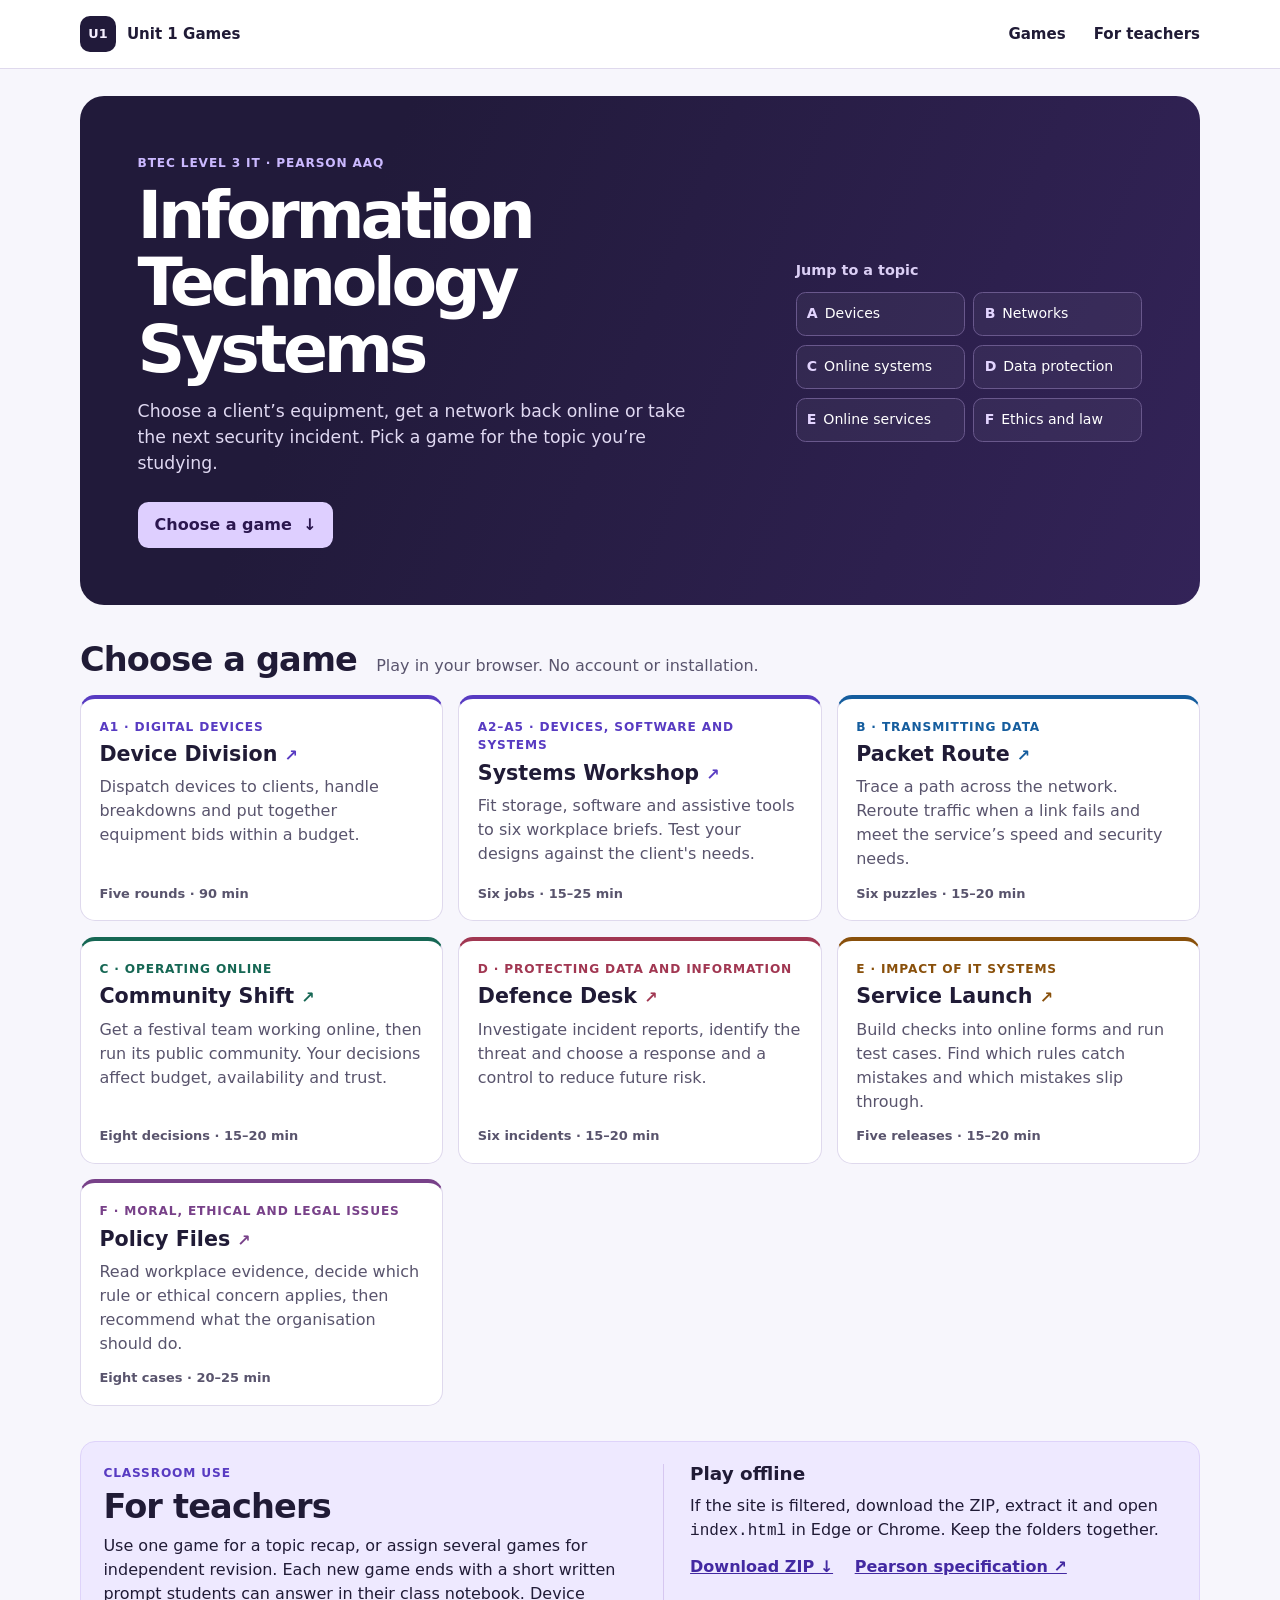
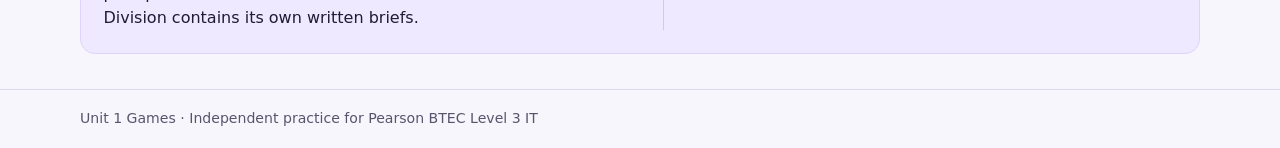
==== index.html @ 2845708a "Build browser game collection for BTEC IT Unit 1" ====
<!doctype html>
<html lang="en-GB">
<head>
  <meta charset="utf-8">
  <meta name="viewport" content="width=device-width, initial-scale=1">
  <meta name="description" content="Free browser games for BTEC Level 3 Information Technology, Unit 1. Play through workplace scenarios across the Pearson AAQ specification.">
  <meta name="theme-color" content="#211a3a">
  <title>Unit 1 Games | BTEC Level 3 IT</title>
  <link rel="stylesheet" href="assets/styles.css">
  <script src="assets/progress.js" defer></script>
</head>
<body>
  <a class="skip" href="#main">Skip to games</a>
  <header class="site-header">
    <div class="wrap masthead">
      <a class="brand" href="index.html"><span class="brand-icon" aria-hidden="true">U1</span> Unit 1 Games</a>
      <nav aria-label="Main navigation">
        <a href="#games">Games</a>
        <a href="#teachers">For teachers</a>
      </nav>
    </div>
  </header>
  <main id="main" class="wrap">
    <section class="hero">
      <div>
        <p class="eyebrow">BTEC Level 3 IT · Pearson AAQ</p>
        <h1>Information<br class="desktop-break"> Technology Systems</h1>
        <p class="hero-copy">Choose a client’s equipment, get a network back online or take the next security incident. Pick a game for the topic you’re studying.</p>
        <a class="button hero-button" href="#games">Choose a game <span aria-hidden="true">↓</span></a>
      </div>
      <div class="hero-topics">
        <p>Jump to a topic</p>
        <div class="topic-links">
          <a href="#area-a"><b>A</b> Devices</a>
          <a href="#area-b"><b>B</b> Networks</a>
          <a href="#area-c"><b>C</b> Online systems</a>
          <a href="#area-d"><b>D</b> Data protection</a>
          <a href="#area-e"><b>E</b> Online services</a>
          <a href="#area-f"><b>F</b> Ethics and law</a>
        </div>
      </div>
    </section>
    <section id="games" aria-labelledby="games-title" class="section">
      <div class="section-heading">
        <h2 id="games-title">Choose a game</h2>
        <p class="muted">Play in your browser. No account or installation.</p>
      </div>
      <div class="game-grid">
        <article class="game-card area-a" id="area-a">
          <p class="game-topic">A1 · Digital devices</p>
          <h3><a class="card-link" href="games/device-division.html">Device Division <span aria-hidden="true">↗</span></a></h3>
          <p>Dispatch devices to clients, handle breakdowns and put together equipment bids within a budget.</p>
          <p class="card-meta">Five rounds · 90 min</p>
        </article>
        <article class="game-card area-a" data-game-card="systems">
          <p class="game-topic">A2–A5 · Devices, software and systems</p>
          <h3><a class="card-link" href="games/play.html?game=systems">Systems Workshop <span aria-hidden="true">↗</span></a></h3>
          <p>Fit storage, software and assistive tools to six workplace briefs. Test your designs against the client's needs.</p>
          <p class="card-meta">Six jobs · 15–25 min</p>
        </article>
        <article class="game-card area-b" id="area-b" data-game-card="network">
          <p class="game-topic">B · Transmitting data</p>
          <h3><a class="card-link" href="games/play.html?game=network">Packet Route <span aria-hidden="true">↗</span></a></h3>
          <p>Trace a path across the network. Reroute traffic when a link fails and meet the service’s speed and security needs.</p>
          <p class="card-meta">Six puzzles · 15–20 min</p>
        </article>
        <article class="game-card area-c" id="area-c" data-game-card="online">
          <p class="game-topic">C · Operating online</p>
          <h3><a class="card-link" href="games/play.html?game=online">Community Shift <span aria-hidden="true">↗</span></a></h3>
          <p>Get a festival team working online, then run its public community. Your decisions affect budget, availability and trust.</p>
          <p class="card-meta">Eight decisions · 15–20 min</p>
        </article>
        <article class="game-card area-d" id="area-d" data-game-card="security">
          <p class="game-topic">D · Protecting data and information</p>
          <h3><a class="card-link" href="games/play.html?game=security">Defence Desk <span aria-hidden="true">↗</span></a></h3>
          <p>Investigate incident reports, identify the threat and choose a response and a control to reduce future risk.</p>
          <p class="card-meta">Six incidents · 15–20 min</p>
        </article>
        <article class="game-card area-e" id="area-e" data-game-card="services">
          <p class="game-topic">E · Impact of IT systems</p>
          <h3><a class="card-link" href="games/play.html?game=services">Service Launch <span aria-hidden="true">↗</span></a></h3>
          <p>Build checks into online forms and run test cases. Find which rules catch mistakes and which mistakes slip through.</p>
          <p class="card-meta">Five releases · 15–20 min</p>
        </article>
        <article class="game-card area-f" id="area-f" data-game-card="policy">
          <p class="game-topic">F · Moral, ethical and legal issues</p>
          <h3><a class="card-link" href="games/play.html?game=policy">Policy Files <span aria-hidden="true">↗</span></a></h3>
          <p>Read workplace evidence, decide which rule or ethical concern applies, then recommend what the organisation should do.</p>
          <p class="card-meta">Eight cases · 20–25 min</p>
        </article>
      </div>
    </section>
    <section id="teachers" class="teacher section" aria-labelledby="teacher-title">
      <div>
        <p class="eyebrow">Classroom use</p>
        <h2 id="teacher-title">For teachers</h2>
        <p>Use one game for a topic recap, or assign several games for independent revision. Each new game ends with a short written prompt students can answer in their class notebook. Device Division contains its own written briefs.</p>
      </div>
      <div>
        <h3>Play offline</h3>
        <p>If the site is filtered, download the ZIP, extract it and open <code>index.html</code> in Edge or Chrome. Keep the folders together.</p>
        <div class="teacher-links">
          <a href="https://github.com/southernadd-cmyk/unit1games/archive/refs/heads/main.zip">Download ZIP ↓</a>
          <a href="https://qualifications.pearson.com/content/dam/pdf/btec-aaqs/information-technology/2025/specification-and-sample-assessments/btec-level-3-national-ext-cert-in-it-aaq-spec.pdf">Pearson specification ↗</a>
        </div>
      </div>
    </section>
  </main>
  <footer class="site-footer"><div class="wrap">Unit 1 Games · Independent practice for Pearson BTEC Level 3 IT</div></footer>
</body>
</html>
---- assets/styles.css ----
:root {
  color-scheme: light;
  --ink: #201b36;
  --muted: #59546d;
  --deep: #211a3a;
  --paper: #f7f6fc;
  --white: #fff;
  --line: #dfd9ed;
  --accent: #583bc2;
  --accent-hover: #4329a2;
  --soft: #eee9ff;
  --good: #12614f;
  --good-bg: #e3f7ef;
  --warn: #8a4114;
  --warn-bg: #fff2e5;
  --focus: #6749e1;
  --radius: 15px;
  font-family: Inter, "Segoe UI", system-ui, sans-serif;
  font-size: 16px;
  line-height: 1.5;
}
* { box-sizing: border-box; }
body { margin: 0; background: var(--paper); color: var(--ink); }
a { color: inherit; }
h1, h2, h3, p { margin: 0; }
p + p { margin-top: .7rem; }
h1, h2, h3 { line-height: 1.13; }
h2 { font-size: clamp(1.5rem, 3.2vw, 2.1rem); letter-spacing: -.025em; }
h3 { font-size: 1.15rem; }
button, select, input { font: inherit; }
button, select { color: inherit; }
button:not(:disabled), select:not(:disabled) { cursor: pointer; }
button:disabled { opacity: .52; }
:focus-visible { outline: 3px solid var(--focus); outline-offset: 4px; }
[tabindex="-1"]:focus { outline: none; }
.wrap { width: min(1120px, calc(100% - 3.5rem)); margin-inline: auto; }
.skip {
  position: fixed;
  top: 14px;
  left: 14px;
  padding: .7rem 1rem;
  background: white;
  z-index: 10;
  transform: translateY(-200%);
}
.skip:focus { transform: none; }
.site-header { background: var(--white); border-bottom: 1px solid var(--line); }
.masthead { display: flex; align-items: center; justify-content: space-between; gap: 1.1rem; min-height: 68px; }
.masthead a { font-size: .94rem; font-weight: 650; }
.masthead a:hover { color: var(--accent); }
.brand { display: inline-flex; align-items: center; gap: .68rem; text-decoration: none; }
.brand-icon {
  display: grid;
  place-items: center;
  width: 2.25rem;
  height: 2.25rem;
  border-radius: .62rem;
  background: var(--deep);
  color: #f5efff;
  font-size: .8rem;
  font-weight: 800;
}
.masthead nav { display: flex; gap: clamp(.75rem, 4vw, 1.75rem); }
.masthead nav a { text-decoration: none; }
.hero {
  display: grid;
  grid-template-columns: minmax(0, 1.55fr) minmax(0, .9fr);
  align-items: center;
  gap: clamp(1.3rem, 5vw, 3.8rem);
  background: linear-gradient(112deg, #211a3a 25%, #332358 100%);
  color: #fff;
  margin-top: 1.7rem;
  border-radius: 24px;
  padding: clamp(1.5rem, 5vw, 3.6rem);
}
.hero .eyebrow { color: #cbb9ff; }
.hero h1 { font-size: clamp(2.2rem, 5.2vw, 4.15rem); letter-spacing: -.064em; line-height: 1.01; margin: .64rem 0 1rem; }
.hero-copy { max-width: 36rem; color: #e0d9f2; font-size: 1.08rem; margin-bottom: 1.55rem; }
.eyebrow, .game-topic { font-size: .76rem; font-weight: 790; letter-spacing: .07em; text-transform: uppercase; color: var(--accent); }
.button {
  display: inline-flex;
  align-items: center;
  gap: .7rem;
  justify-content: center;
  border: 1px solid transparent;
  border-radius: .65rem;
  padding: .62rem 1rem;
  min-height: 44px;
  color: #fff;
  background: var(--accent);
  font-weight: 720;
  text-decoration: none;
}
.button:hover:not(:disabled) { background: var(--accent-hover); }
.button.secondary { color: var(--ink); background: var(--white); border-color: var(--line); }
.button.secondary:hover:not(:disabled) { background: var(--soft); }
.button.hero-button { background: #decfff; color: #2b174f; }
.button.hero-button:hover { background: white; }
.hero :focus-visible { outline-color: #d9caff; }
.hero-topics > p { margin-bottom: .65rem; color: #dbcff5; font-size: .9rem; font-weight: 650; }
.topic-links { display: grid; grid-template-columns: 1fr 1fr; gap: .55rem; }
.topic-links a {
  display: flex;
  gap: .43rem;
  align-items: center;
  min-height: 44px;
  padding: .44rem .64rem;
  border: 1px solid #69588c;
  border-radius: .6rem;
  background: #ffffff0b;
  text-decoration: none;
  font-size: .88rem;
}
.topic-links a:hover { background: #ffffff26; }
.topic-links b { color: #e3d5ff; }
.section { margin-block: 2.2rem; scroll-margin-top: 1.25rem; }
.section-heading { display: flex; flex-wrap: wrap; align-items: baseline; gap: .45rem 1.2rem; margin-bottom: 1rem; }
.muted { color: var(--muted); }
.game-grid { display: grid; grid-template-columns: repeat(3, minmax(0, 1fr)); gap: .95rem; }
.game-card {
  position: relative;
  display: flex;
  flex-direction: column;
  min-width: 0;
  min-height: 184px;
  padding: 1.2rem 1.15rem 1.05rem;
  border: 1px solid var(--line);
  border-top: 4px solid var(--topic, var(--accent));
  border-radius: var(--radius);
  background: var(--white);
  scroll-margin-top: 1.25rem;
}
.game-card:hover, .game-card:focus-within { box-shadow: 0 7px 22px #281e4417; }
.game-card .game-topic { color: var(--topic, var(--accent)); margin-bottom: .46rem; }
.area-a { --topic: #583bc2; }
.area-b { --topic: #155d9e; }
.area-c { --topic: #166754; }
.area-d { --topic: #a13752; }
.area-e { --topic: #89500b; }
.area-f { --topic: #784189; }
.game-card h3 { font-size: 1.29rem; margin-bottom: .55rem; }
.card-link { text-decoration: none; }
.card-link::after { content: ""; position: absolute; inset: 0; border-radius: inherit; }
.card-link span { color: var(--topic, var(--accent)); font-size: 1rem; }
.game-card > p:not(.game-topic) { color: var(--muted); }
.game-card .card-meta { margin-top: auto; padding-top: .8rem; font-size: .81rem; font-weight: 650; }
.completion-mark { color: var(--good); border-left: 1px solid var(--line); margin-left: .4rem; padding-left: .5rem; }
.teacher {
  display: grid;
  grid-template-columns: 1fr .96fr;
  gap: 1.6rem;
  background: var(--soft);
  border: 1px solid #ded3fa;
  border-radius: var(--radius);
  padding: 1.4rem;
}
.teacher h2 { margin: .32rem 0 .55rem; }
.teacher h3 { margin-bottom: .55rem; }
.teacher > div + div { border-left: 1px solid #d6c7f0; padding-left: 1.6rem; }
.teacher-links { display: flex; flex-wrap: wrap; margin-top: .75rem; gap: .7rem 1.35rem; color: var(--accent-hover); font-weight: 650; }
.site-footer { border-top: 1px solid var(--line); padding-block: 1.15rem; color: var(--muted); font-size: .88rem; }
.play-page { width: min(970px, calc(100% - 3.5rem)); padding-block: 1.7rem 3.5rem; }
.play-title { margin-bottom: 1.25rem; }
.play-title h1 { font-size: clamp(2.2rem, 5.2vw, 3.6rem); letter-spacing: -.057em; margin: .22rem 0 .5rem; }
.play-title p:last-child { color: var(--muted); }
.mission {
  background: var(--white);
  border: 1px solid var(--line);
  border-radius: var(--radius);
  overflow: hidden;
}
.mission header { padding: 1.25rem 1.35rem; background: #f0ebfb; border-bottom: 1px solid var(--line); }
.mission header h2 { margin: .35rem 0 .55rem; }
.mission header p:last-child { max-width: 68ch; }
.mission-body { padding: 1.25rem 1.35rem; }
.mission-body > * + * { margin-top: 1.05rem; }
.progress-label { color: var(--accent-hover); font-size: .84rem; font-weight: 740; }
.actions { display: flex; flex-wrap: wrap; align-items: center; gap: .65rem; }
.actions .status { color: var(--muted); font-weight: 700; margin: 0 auto 0 0; }
.status.over-budget { color: var(--warn); }
fieldset { margin: 0; min-width: 0; padding: 0; border: 0; }
fieldset + fieldset { margin-top: 1.1rem; padding-top: .85rem; border-top: 1px solid var(--line); }
legend { padding: 0; margin-bottom: .45rem; font-weight: 750; }
.choice-grid { display: grid; grid-template-columns: repeat(3, minmax(0, 1fr)); gap: .55rem; }
.choice {
  display: grid;
  grid-template-columns: auto 1fr;
  gap: .5rem;
  align-items: start;
  height: 100%;
  padding: .65rem .7rem;
  border: 1px solid var(--line);
  border-radius: .62rem;
  background: var(--white);
  cursor: pointer;
}
.choice:has(:checked) { border-color: var(--accent); background: var(--soft); }
.choice input { accent-color: var(--accent); margin: .29em 0 0; }
.choice b, .choice small { display: block; }
.choice small { color: var(--muted); line-height: 1.36; margin-top: .22rem; }
.choice:has(:disabled) { cursor: default; }
.notice {
  padding: .8rem .9rem;
  border: 1px solid var(--line);
  border-radius: .65rem;
  background: var(--paper);
}
.notice:empty { display: none; }
.notice.good { background: var(--good-bg); color: #124638; border-color: #a6d9ca; }
.notice.warn { background: var(--warn-bg); color: #633616; border-color: #ebc7a7; }
.notice ul { margin: .35rem 0 0; padding-left: 1.2rem; }
details { background: var(--paper); border: 1px solid var(--line); border-radius: .65rem; padding: .6rem .8rem; }
summary { cursor: pointer; width: fit-content; font-weight: 700; }
details > p, details > ul { margin-top: .5rem; }
.evidence { display: grid; grid-template-columns: repeat(3, minmax(0, 1fr)); gap: .65rem; }
.evidence details p { font-size: .91rem; }
.select-fields { display: grid; grid-template-columns: repeat(3, minmax(0, 1fr)); align-items: start; gap: .7rem; }
.select-field { display: grid; gap: .36rem; font-weight: 720; }
.select-field small { font-weight: 500; color: var(--muted); }
select {
  width: 100%;
  border: 1px solid #a49ab9;
  border-radius: .55rem;
  min-height: 44px;
  padding: .42rem .55rem;
  background: white;
  font-weight: 500;
}
select:disabled { color: var(--muted); }
.test-wrap { overflow: auto; }
table { border-collapse: collapse; width: 100%; font-size: .91rem; }
th, td { text-align: left; border-bottom: 1px solid var(--line); padding: .45rem .55rem; }
th { background: var(--paper); }
td code { white-space: pre-wrap; }
.verdict { font-weight: 750; }
.verdict.good { color: var(--good); }
.verdict.warn { color: var(--warn); }
.status-board { display: grid; grid-template-columns: repeat(3, minmax(0, 1fr)); gap: .65rem; }
.stat { padding: .6rem .7rem; border: 1px solid var(--line); border-radius: .65rem; }
.stat label { display: flex; justify-content: space-between; gap: .35rem; font-size: .88rem; font-weight: 690; }
.stat meter { width: 100%; display: block; margin-top: .25rem; accent-color: var(--accent); }
.decision-list { display: grid; gap: .55rem; }
.decision {
  text-align: left;
  padding: .8rem .9rem;
  border: 1px solid var(--line);
  border-radius: .65rem;
  background: white;
}
.decision:hover:not(:disabled), .decision.selected { border-color: var(--accent); background: var(--soft); }
.decision span { display: block; color: var(--muted); font-size: .91rem; margin-top: .2rem; }
.map { position: relative; aspect-ratio: 640 / 280; margin-bottom: .85rem; background-color: #f6f4fc; background-image: radial-gradient(#d9d1e9 1px, transparent 1px); background-size: 17px 17px; border: 1px solid var(--line); border-radius: .7rem; }
.map-line { position: absolute; height: 0; border-top: 2px solid #8e84a4; transform-origin: left center; }
.map-line.down { border-top: 2px dashed #bc3a5a; }
.map-line.active { border-top: 4px solid var(--accent); }
.map-node {
  position: absolute;
  transform: translate(-50%, -50%);
  background: white;
  color: var(--ink);
  border: 2px solid #9687b5;
  border-radius: .55rem;
  padding: .3rem .55rem;
  min-height: 35px;
  font-size: clamp(.66rem, 1.6vw, .85rem);
  text-align: center;
  max-width: 24%;
}
.map-node.chosen { background: var(--soft); border-color: var(--accent); font-weight: 750; }
.map-node.start { border-radius: 1rem; }
.map-node.end { border-color: var(--good); }
.path-label { font-weight: 750; }
.network-hops { display: flex; flex-wrap: wrap; gap: .5rem; }
.route-picker { margin-top: .4rem; }
.route-picker > p { margin-bottom: .35rem; }
.link-table td:first-child { min-width: 8rem; }
.result-notes { padding-left: 1.2rem; }
.result-notes li + li { margin-top: .35rem; }
@media (max-width: 850px) {
  .hero { grid-template-columns: 1.3fr 1fr; gap: 1.35rem; }
  .game-grid { grid-template-columns: repeat(2, minmax(0, 1fr)); }
}
@media (max-width: 650px) {
  .wrap, .play-page { width: calc(100% - 1.6rem); }
  .hero { grid-template-columns: 1fr; padding: 1.25rem; border-radius: 18px; margin-top: 1rem; }
  .desktop-break { display: none; }
  .hero-copy { font-size: 1rem; }
  .game-grid, .select-fields, .evidence { grid-template-columns: 1fr; }
  .game-card { min-height: 0; }
  .teacher { grid-template-columns: 1fr; gap: 1rem; }
  .teacher > div + div { border-left: none; border-top: 1px solid #d6c7f0; padding: 1rem 0 0; }
  .mission header, .mission-body { padding: .9rem .85rem; }
  .choice-grid { grid-template-columns: 1fr; }
  .map { display: none; }
  .status-board { gap: .3rem; }
  .stat { padding: .4rem .36rem; }
}
.route-choice { flex-direction: column; align-items: flex-start; gap: .12rem; text-align: left; }
.route-choice small { color: var(--muted); font-weight: 550; }
#route-path { margin-top: .3rem; }
#budget { font-size: .91rem; font-weight: 740; }
#budget.over-budget { color: var(--warn); }
#feedback-box:empty, .actions:empty, #test-results:empty { display: none; }
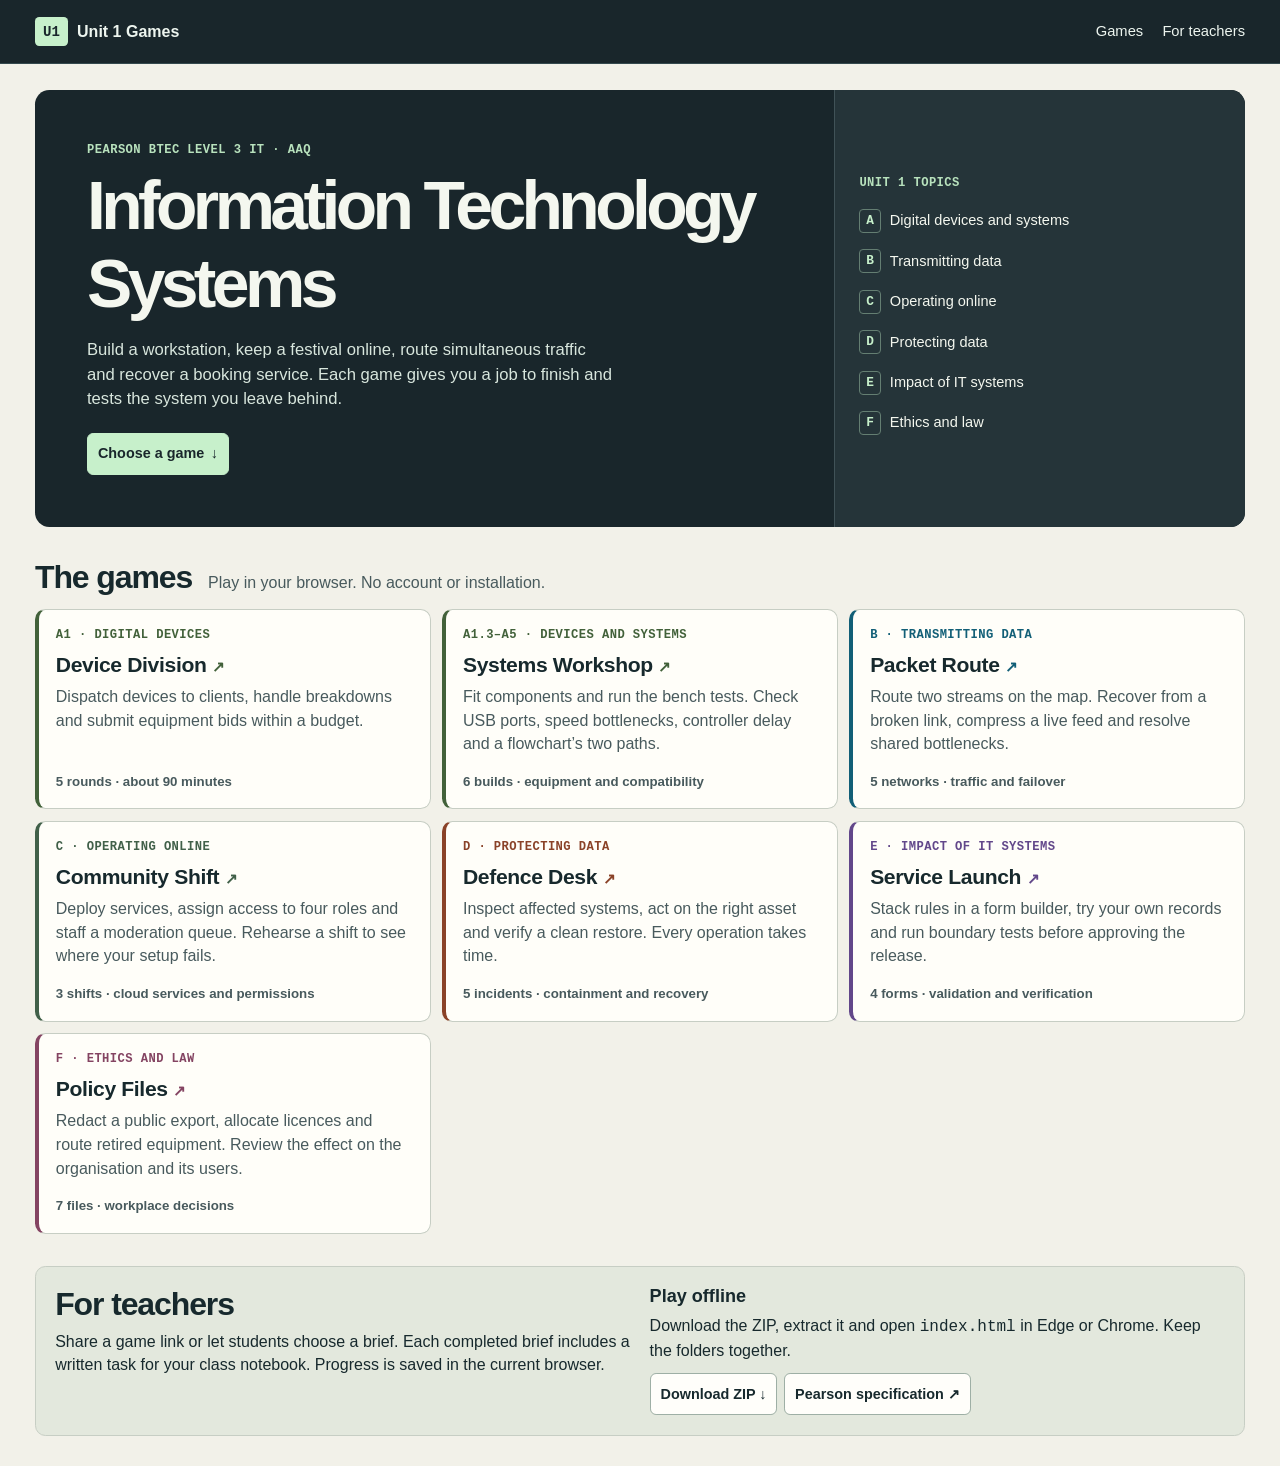
==== commit 89766447: "Rebuild Unit 1 games as interactive workplace simulations" ====
--- a/index.html
+++ b/index.html
@@ -3,14 +3,14 @@
 <head>
   <meta charset="utf-8">
   <meta name="viewport" content="width=device-width, initial-scale=1">
-  <meta name="description" content="Free browser games for BTEC Level 3 Information Technology, Unit 1. Play through workplace scenarios across the Pearson AAQ specification.">
-  <meta name="theme-color" content="#211a3a">
+  <meta name="description" content="Playable workplace simulations for Pearson BTEC Level 3 IT Unit 1. Build IT systems, route networks, manage online services and respond to incidents.">
+  <meta name="theme-color" content="#18242b">
   <title>Unit 1 Games | BTEC Level 3 IT</title>
   <link rel="stylesheet" href="assets/styles.css">
   <script src="assets/progress.js" defer></script>
 </head>
 <body>
-  <a class="skip" href="#main">Skip to games</a>
+  <a class="skip" href="#games">Skip to games</a>
   <header class="site-header">
     <div class="wrap masthead">
       <a class="brand" href="index.html"><span class="brand-icon" aria-hidden="true">U1</span> Unit 1 Games</a>
@@ -20,92 +20,88 @@
       </nav>
     </div>
   </header>
-  <main id="main" class="wrap">
+  <main class="wrap">
     <section class="hero">
-      <div>
-        <p class="eyebrow">BTEC Level 3 IT · Pearson AAQ</p>
-        <h1>Information<br class="desktop-break"> Technology Systems</h1>
-        <p class="hero-copy">Choose a client’s equipment, get a network back online or take the next security incident. Pick a game for the topic you’re studying.</p>
-        <a class="button hero-button" href="#games">Choose a game <span aria-hidden="true">↓</span></a>
+      <div class="hero-main">
+        <p class="mono">Pearson BTEC Level 3 IT · AAQ</p>
+        <h1>Information Technology Systems</h1>
+        <p>Build a workstation, keep a festival online, route simultaneous traffic and recover a booking service. Each game gives you a job to finish and tests the system you leave behind.</p>
+        <a class="control primary" href="#games">Choose a game <span aria-hidden="true">↓</span></a>
       </div>
-      <div class="hero-topics">
-        <p>Jump to a topic</p>
-        <div class="topic-links">
-          <a href="#area-a"><b>A</b> Devices</a>
-          <a href="#area-b"><b>B</b> Networks</a>
-          <a href="#area-c"><b>C</b> Online systems</a>
-          <a href="#area-d"><b>D</b> Data protection</a>
-          <a href="#area-e"><b>E</b> Online services</a>
-          <a href="#area-f"><b>F</b> Ethics and law</a>
-        </div>
-      </div>
+      <nav class="topic-nav" aria-label="Unit 1 topics">
+        <p class="mono">Unit 1 topics</p>
+        <a href="#area-a"><span>A</span> Digital devices and systems</a>
+        <a href="#area-b"><span>B</span> Transmitting data</a>
+        <a href="#area-c"><span>C</span> Operating online</a>
+        <a href="#area-d"><span>D</span> Protecting data</a>
+        <a href="#area-e"><span>E</span> Impact of IT systems</a>
+        <a href="#area-f"><span>F</span> Ethics and law</a>
+      </nav>
     </section>
     <section id="games" aria-labelledby="games-title" class="section">
       <div class="section-heading">
-        <h2 id="games-title">Choose a game</h2>
-        <p class="muted">Play in your browser. No account or installation.</p>
+        <h2 id="games-title">The games</h2>
+        <p>Play in your browser. No account or installation.</p>
       </div>
       <div class="game-grid">
         <article class="game-card area-a" id="area-a">
-          <p class="game-topic">A1 · Digital devices</p>
+          <p class="mono">A1 · Digital devices</p>
           <h3><a class="card-link" href="games/device-division.html">Device Division <span aria-hidden="true">↗</span></a></h3>
-          <p>Dispatch devices to clients, handle breakdowns and put together equipment bids within a budget.</p>
-          <p class="card-meta">Five rounds · 90 min</p>
+          <p>Dispatch devices to clients, handle breakdowns and submit equipment bids within a budget.</p>
+          <p class="card-meta">5 rounds · about 90 minutes</p>
         </article>
         <article class="game-card area-a" data-game-card="systems">
-          <p class="game-topic">A2–A5 · Devices, software and systems</p>
+          <p class="mono">A1.3–A5 · Devices and systems</p>
           <h3><a class="card-link" href="games/play.html?game=systems">Systems Workshop <span aria-hidden="true">↗</span></a></h3>
-          <p>Fit storage, software and assistive tools to six workplace briefs. Test your designs against the client's needs.</p>
-          <p class="card-meta">Six jobs · 15–25 min</p>
+          <p>Fit components and run the bench tests. Check USB ports, speed bottlenecks, controller delay and a flowchart’s two paths.</p>
+          <p class="card-meta">6 builds · equipment and compatibility</p>
         </article>
         <article class="game-card area-b" id="area-b" data-game-card="network">
-          <p class="game-topic">B · Transmitting data</p>
+          <p class="mono">B · Transmitting data</p>
           <h3><a class="card-link" href="games/play.html?game=network">Packet Route <span aria-hidden="true">↗</span></a></h3>
-          <p>Trace a path across the network. Reroute traffic when a link fails and meet the service’s speed and security needs.</p>
-          <p class="card-meta">Six puzzles · 15–20 min</p>
+          <p>Route two streams on the map. Recover from a broken link, compress a live feed and resolve shared bottlenecks.</p>
+          <p class="card-meta">5 networks · traffic and failover</p>
         </article>
         <article class="game-card area-c" id="area-c" data-game-card="online">
-          <p class="game-topic">C · Operating online</p>
+          <p class="mono">C · Operating online</p>
           <h3><a class="card-link" href="games/play.html?game=online">Community Shift <span aria-hidden="true">↗</span></a></h3>
-          <p>Get a festival team working online, then run its public community. Your decisions affect budget, availability and trust.</p>
-          <p class="card-meta">Eight decisions · 15–20 min</p>
+          <p>Deploy services, assign access to four roles and staff a moderation queue. Rehearse a shift to see where your setup fails.</p>
+          <p class="card-meta">3 shifts · cloud services and permissions</p>
         </article>
         <article class="game-card area-d" id="area-d" data-game-card="security">
-          <p class="game-topic">D · Protecting data and information</p>
+          <p class="mono">D · Protecting data</p>
           <h3><a class="card-link" href="games/play.html?game=security">Defence Desk <span aria-hidden="true">↗</span></a></h3>
-          <p>Investigate incident reports, identify the threat and choose a response and a control to reduce future risk.</p>
-          <p class="card-meta">Six incidents · 15–20 min</p>
+          <p>Inspect affected systems, act on the right asset and verify a clean restore. Every operation takes time.</p>
+          <p class="card-meta">5 incidents · containment and recovery</p>
         </article>
         <article class="game-card area-e" id="area-e" data-game-card="services">
-          <p class="game-topic">E · Impact of IT systems</p>
+          <p class="mono">E · Impact of IT systems</p>
           <h3><a class="card-link" href="games/play.html?game=services">Service Launch <span aria-hidden="true">↗</span></a></h3>
-          <p>Build checks into online forms and run test cases. Find which rules catch mistakes and which mistakes slip through.</p>
-          <p class="card-meta">Five releases · 15–20 min</p>
+          <p>Stack rules in a form builder, try your own records and run boundary tests before approving the release.</p>
+          <p class="card-meta">4 forms · validation and verification</p>
         </article>
         <article class="game-card area-f" id="area-f" data-game-card="policy">
-          <p class="game-topic">F · Moral, ethical and legal issues</p>
+          <p class="mono">F · Ethics and law</p>
           <h3><a class="card-link" href="games/play.html?game=policy">Policy Files <span aria-hidden="true">↗</span></a></h3>
-          <p>Read workplace evidence, decide which rule or ethical concern applies, then recommend what the organisation should do.</p>
-          <p class="card-meta">Eight cases · 20–25 min</p>
+          <p>Redact a public export, allocate licences and route retired equipment. Review the effect on the organisation and its users.</p>
+          <p class="card-meta">7 files · workplace decisions</p>
         </article>
       </div>
     </section>
     <section id="teachers" class="teacher section" aria-labelledby="teacher-title">
       <div>
-        <p class="eyebrow">Classroom use</p>
         <h2 id="teacher-title">For teachers</h2>
-        <p>Use one game for a topic recap, or assign several games for independent revision. Each new game ends with a short written prompt students can answer in their class notebook. Device Division contains its own written briefs.</p>
+        <p>Share a game link or let students choose a brief. Each completed brief includes a written task for your class notebook. Progress is saved in the current browser.</p>
       </div>
       <div>
         <h3>Play offline</h3>
-        <p>If the site is filtered, download the ZIP, extract it and open <code>index.html</code> in Edge or Chrome. Keep the folders together.</p>
-        <div class="teacher-links">
-          <a href="https://github.com/southernadd-cmyk/unit1games/archive/refs/heads/main.zip">Download ZIP ↓</a>
-          <a href="https://qualifications.pearson.com/content/dam/pdf/btec-aaqs/information-technology/2025/specification-and-sample-assessments/btec-level-3-national-ext-cert-in-it-aaq-spec.pdf">Pearson specification ↗</a>
+        <p>Download the ZIP, extract it and open <code>index.html</code> in Edge or Chrome. Keep the folders together.</p>
+        <div class="controls">
+          <a class="control" href="https://github.com/southernadd-cmyk/unit1games/archive/refs/heads/main.zip">Download ZIP ↓</a>
+          <a class="control" href="https://qualifications.pearson.com/content/dam/pdf/btec-aaqs/information-technology/2025/specification-and-sample-assessments/btec-level-3-national-ext-cert-in-it-aaq-spec.pdf">Pearson specification ↗</a>
         </div>
       </div>
     </section>
   </main>
-  <footer class="site-footer"><div class="wrap">Unit 1 Games · Independent practice for Pearson BTEC Level 3 IT</div></footer>
 </body>
 </html>
--- a/assets/styles.css
+++ b/assets/styles.css
@@ -1,303 +1,192 @@
 :root {
   color-scheme: light;
-  --ink: #201b36;
-  --muted: #59546d;
-  --deep: #211a3a;
-  --paper: #f7f6fc;
-  --white: #fff;
-  --line: #dfd9ed;
-  --accent: #583bc2;
-  --accent-hover: #4329a2;
-  --soft: #eee9ff;
-  --good: #12614f;
-  --good-bg: #e3f7ef;
-  --warn: #8a4114;
-  --warn-bg: #fff2e5;
-  --focus: #6749e1;
-  --radius: 15px;
-  font-family: Inter, "Segoe UI", system-ui, sans-serif;
+  --paper: #f2f1e9;
+  --surface: #fffef9;
+  --dark: #19262b;
+  --ink: #17292d;
+  --muted: #485a5d;
+  --line: #c7cec4;
+  --mint: #c7f0cb;
+  --green: #175a49;
+  --red: #913c2b;
+  --focus: #0a715b;
+  --radius: .65rem;
+  font-family: "Instrument Sans", "Segoe UI", sans-serif;
   font-size: 16px;
-  line-height: 1.5;
+  line-height: 1.48;
+  color: var(--ink);
+  background: var(--paper);
 }
 * { box-sizing: border-box; }
-body { margin: 0; background: var(--paper); color: var(--ink); }
+body { margin: 0; }
+h1, h2, h3, p { margin: 0; }
+p + p { margin-top: .55rem; }
+h1, h2, h3 { line-height: 1.14; }
+h2 { font-size: clamp(1.45rem, 3vw, 2rem); letter-spacing: -.035em; }
+h3 { font-size: 1.13rem; }
 a { color: inherit; }
-h1, h2, h3, p { margin: 0; }
-p + p { margin-top: .7rem; }
-h1, h2, h3 { line-height: 1.13; }
-h2 { font-size: clamp(1.5rem, 3.2vw, 2.1rem); letter-spacing: -.025em; }
-h3 { font-size: 1.15rem; }
-button, select, input { font: inherit; }
-button, select { color: inherit; }
-button:not(:disabled), select:not(:disabled) { cursor: pointer; }
-button:disabled { opacity: .52; }
-:focus-visible { outline: 3px solid var(--focus); outline-offset: 4px; }
+button, input { font: inherit; color: inherit; }
+button:not(:disabled) { cursor: pointer; }
+:focus-visible { outline: 3px solid var(--focus); outline-offset: 3px; }
 [tabindex="-1"]:focus { outline: none; }
-.wrap { width: min(1120px, calc(100% - 3.5rem)); margin-inline: auto; }
-.skip {
-  position: fixed;
-  top: 14px;
-  left: 14px;
-  padding: .7rem 1rem;
-  background: white;
-  z-index: 10;
-  transform: translateY(-200%);
+.mono { font: 700 .76rem/1.4 "IBM Plex Mono", Consolas, monospace; letter-spacing: .035em; text-transform: uppercase; }
+.wrap { width: min(1210px, calc(100% - 3rem)); margin: auto; }
+.skip { position: fixed; z-index: 20; inset: .4rem auto auto .4rem; transform: translateY(-180%); background: white; padding: .75rem 1rem; }
+.skip:focus { transform: translateY(0); }
+.site-header { background: var(--dark); color: #edf5ef; border-bottom: solid 1px #34494e; }
+.masthead { min-height: 63px; display: flex; justify-content: space-between; align-items: center; gap: .8rem; }
+.masthead nav { display: flex; gap: 1.2rem; font-size: .92rem; }
+.masthead a { text-decoration: none; }
+.masthead a:hover { color: var(--mint); text-decoration: underline; }
+.brand { display: flex; gap: .58rem; align-items: center; font-weight: 760; }
+.brand-icon { background: var(--mint); color: var(--dark); min-width: 2.05rem; padding: .42rem .27rem; font: 800 .88rem Consolas, monospace; border-radius: .26rem; text-align: center; }
+.hero { display: grid; grid-template-columns: minmax(0, 1.65fr) minmax(250px, .85fr); margin-top: 1.6rem; background: var(--dark); color: #f4f7ef; border-radius: .9rem; overflow: hidden; }
+.hero-main { padding: clamp(1.3rem, 5vw, 3.25rem); }
+.hero .mono { color: #b8e2bd; }
+.hero h1 { max-width: 18ch; font-weight: 780; font-size: clamp(2.3rem, 5.3vw, 4.65rem); letter-spacing: -.068em; margin: .55rem 0 1rem; }
+.hero-main > p:not(.mono) { max-width: 57ch; color: #d8e6dd; font-size: 1.04rem; margin-bottom: 1.3rem; }
+.hero .control.primary { background: var(--mint); color: var(--dark); border-color: var(--mint); }
+.hero .control.primary:hover { background: #e3f5e0; }
+.topic-nav { padding: 1.55rem; display: flex; flex-direction: column; justify-content: center; gap: .28rem; border-left: 1px solid #405257; background: #253439; }
+.topic-nav .mono { margin-bottom: .4rem; }
+.topic-nav a { text-decoration: none; display: flex; gap: .58rem; align-items: center; font-size: .91rem; min-height: 36px; }
+.topic-nav a:hover { text-decoration: underline; }
+.topic-nav a span { color: var(--mint); border: 1px solid #647e72; border-radius: .25rem; padding: .05rem .36rem; font: 700 .8rem/1.6 "IBM Plex Mono",monospace; }
+.site-header :focus-visible, .hero :focus-visible { outline-color: var(--mint); }
+.section { margin-block: 2rem; scroll-margin-top: 1rem; }
+.section-heading { display: flex; gap: .4rem 1rem; flex-wrap: wrap; align-items: baseline; margin-bottom: .85rem; }
+.section-heading p { color: var(--muted); }
+.game-grid { display: grid; grid-template-columns: repeat(3,minmax(0,1fr)); gap: .72rem; }
+.game-card { position: relative; display: flex; flex-direction: column; min-width: 0; padding: 1.05rem; background: var(--surface); border: 1px solid var(--line); border-left: 4px solid var(--accent, var(--green)); border-radius: var(--radius); scroll-margin-top: 1rem; }
+.game-card:hover, .game-card:focus-within { border-color: var(--accent, var(--green)); background: #fff; }
+.game-card .mono { color: var(--accent, var(--green)); margin-bottom: .6rem; }
+.game-card h3 { font-size: 1.32rem; margin-bottom: .48rem; letter-spacing: -.017em; }
+.card-link { text-decoration: none; }
+.card-link span { color: var(--accent, var(--green)); font-size: .95rem; }
+.card-link::after { content: ""; position: absolute; inset: 0; border-radius: var(--radius); }
+.game-card > p:not(.mono) { color: var(--muted); }
+.game-card .card-meta { margin-top: auto; padding-top: 1rem; color: var(--ink); font-size: .83rem; font-weight: 700; }
+.progress-chip { color: var(--green); font-weight: 740; margin-left: .4em; }
+.area-a { --accent: #42613a; }
+.area-b { --accent: #125f77; }
+.area-c { --accent: #416049; }
+.area-d { --accent: #8a4228; }
+.area-e { --accent: #62478a; }
+.area-f { --accent: #844462; }
+.teacher { display: grid; grid-template-columns: repeat(2,minmax(0,1fr)); gap: 1.2rem; padding: 1.2rem; background: #e3e8dd; border: 1px solid var(--line); border-radius: var(--radius); }
+.teacher h2, .teacher h3 { margin-bottom: .45rem; }
+.teacher .controls { margin-top: .65rem; }
+.play-page { padding-block: 1.4rem 3rem; }
+.play-header { margin-bottom: 1.2rem; }
+.play-header h1 { font-size: clamp(2.1rem, 5vw, 3.6rem); letter-spacing: -.05em; margin-block: .17rem .36rem; }
+.play-header .mono { color: var(--green); }
+.play-header > p:last-child { color: var(--muted); }
+.station-layout { display: grid; grid-template-columns: minmax(185px, 225px) minmax(0, 1fr); gap: .85rem; align-items: start; }
+.mission-menu { position: sticky; top: .8rem; border: 1px solid var(--line); border-radius: var(--radius); background: var(--surface); overflow: clip; }
+.menu-header { display: flex; align-items: center; justify-content: space-between; gap: .3rem; padding: .68rem .75rem; background: #e9ede3; }
+.menu-header span { color: var(--muted); font-size: .8rem; }
+.mission-menu ul { margin: 0; padding: .4rem; list-style: none; }
+.mission-tab { display: flex; width: 100%; justify-content: space-between; gap: .55rem; text-align: left; padding: .55rem .55rem; min-height: 40px; background: transparent; border: 1px solid transparent; border-radius: .34rem; font-size: .89rem; }
+.mission-tab:hover { background: #f1f4ec; }
+.mission-tab[aria-current] { color: #144939; background: #e3f0e1; border-color: #b8cdb5; font-weight: 760; }
+.station { border: 1px solid var(--line); background: var(--surface); border-radius: var(--radius); min-width: 0; }
+.brief { display: flex; justify-content: space-between; align-items: start; gap: .68rem; background: #e8ece1; padding: 1rem; border-radius: var(--radius) var(--radius) 0 0; border-bottom: 1px solid var(--line); }
+.brief h2 { margin-bottom: .4rem; }
+.brief p { max-width: 72ch; }
+.brief > .control { flex: 0 0 auto; }
+.station-body { padding: 1rem; }
+.station-body > * + * { margin-top: .85rem; }
+.panel { border: 1px solid var(--line); background: var(--surface); border-radius: var(--radius); padding: .82rem; min-width: 0; }
+.panel h3 { margin-bottom: .58rem; }
+.panel > p { color: var(--muted); }
+.panel h3 ~ .controls, .panel p + .controls, .panel p + .stock-grid, .panel p + .fields, .panel .bay-grid + .controls, .panel .signals + .controls { margin-top: .62rem; }
+.panel > .checks { margin-top: .5rem; }
+.controls { display: flex; align-items: center; flex-wrap: wrap; gap: .42rem; min-width: 0; }
+.control { display: inline-flex; align-items: center; justify-content: center; gap: .4rem; min-height: 42px; padding: .46rem .62rem; color: var(--ink); background: #fffefa; border: 1px solid #9eafa5; border-radius: .38rem; text-decoration: none; font-size: .9rem; font-weight: 680; text-align: center; }
+.control:disabled { opacity: .5; }
+.control:hover:not(:disabled) { border-color: var(--green); background: #edf5e9; }
+.control[aria-pressed="true"] { color: #104c3b; background: #daeddb; border-color: #6d9a82; }
+.control.primary { background: #215344; color: white; border-color: #215344; }
+.control.primary:hover:not(:disabled) { background: #173c31; color: white; }
+.signals { display: grid; grid-template-columns: repeat(auto-fit,minmax(135px,1fr)); gap: .5rem; margin: 0; }
+.signals > div { padding: .53rem .65rem; background: #edf1e7; border: 1px solid #ccd8cb; border-radius: .4rem; }
+.signals > div.fault { color: var(--red); background: #f8e9df; border-color: #e2beab; }
+.signals dt { font: 700 .72rem/1.35 "IBM Plex Mono",Consolas,monospace; text-transform: uppercase; }
+.signals dd { font-size: 1.06rem; font-weight: 770; margin: .15rem 0 0; }
+.bay-grid, .stock-grid { display: grid; grid-template-columns: repeat(auto-fit,minmax(min(100%,160px),1fr)); gap: .52rem; }
+.bay, .stock { padding: .65rem; border: 1px solid var(--line); border-radius: .45rem; display: flex; flex-direction: column; min-width: 0; }
+.bay { background: #f2f4ec; }
+.stock { background: #fff; }
+.bay.active, .stock.active { background: #e9f2e8; border-color: #75a084; }
+.bay strong, .stock b { line-height: 1.25; }
+.bay .mono { color: var(--muted); margin-bottom: .31rem; }
+.bay p:not(.mono), .stock p { font-size: .88rem; color: var(--muted); margin: .3rem 0 .58rem; }
+.bay .controls, .stock > .control, .bay > .control { margin-top: auto; align-self: start; }
+.checks { margin: 0; padding: 0; list-style: none; display: grid; gap: .38rem; }
+.checks li { display: grid; grid-template-columns: 1fr auto; gap: .12rem .5rem; padding: .58rem .65rem; background: #edf5ea; border-left: 4px solid #418065; border-radius: .25rem; }
+.checks li.fault { background: #faf0e7; border-color: #a24d36; }
+.check-state { font-size: .79rem; font-weight: 750; color: var(--green); }
+.checks .fault .check-state { color: var(--red); }
+.checks li p { grid-column: 1/-1; color: #42514a; }
+.notice, .debrief { border: 1px solid #c0d5c4; background: #e8f3e7; padding: .72rem .8rem; border-radius: .42rem; }
+.notice.alert { border-color: #debdab; color: #692c1e; background: #faeee3; }
+.debrief { background: #eef0e4; }
+.debrief p { margin-top: .25rem; }
+.debrief .controls { margin-top: .55rem; }
+.topology { position: relative; isolation: isolate; aspect-ratio: 640/300; margin-top: .65rem; background-color: #22363b; background-image: radial-gradient(#81988a55 1px,transparent 1px); background-size: 15px 15px; border: 1px solid #294c4f; border-radius: .45rem; overflow: hidden; }
+.wire { position: absolute; border-top: 2px solid #8caaa1; transform-origin: left center; }
+.wire.active { border-top: 4px solid #c5ffcd; }
+.wire.crowded { border-top: 4px dashed #ffc080; }
+.wire.down { border-top: 3px dashed #f48779; }
+.topology-node { position: absolute; transform: translate(-50%,-50%); z-index: 2; color: #fff; max-width: 25%; font-size: clamp(.65rem, 1.35vw, .83rem); }
+.topology-node > span, .topology-node > .control { display: block; text-align: center; min-height: 0; padding: .28rem .42rem; border: 1px solid #abc8aa; background: #354c48; border-radius: .36rem; }
+.topology-node > .control { background: #e3efde; color: var(--ink); font-size: inherit; }
+.topology-node.routed > span { color: #1a3428; background: #c7f0cb; font-weight: 700; }
+.packet { position: absolute; z-index: 3; width: 9px; height: 9px; border-radius: 50%; pointer-events: none; background: #edff92; opacity: 0; animation: travel .68s var(--wait) linear 2; }
+.packet.flow-1 { background: #9cddff; }
+@keyframes travel { from { left: var(--sx); top: var(--sy); opacity: 1; } to { left: var(--ex); top: var(--ey); opacity: .15; } }
+.path-label { margin: .55rem 0 0; font-weight: 720; }
+.table-wrap { width: 100%; overflow-x: auto; }
+table { width: 100%; border-collapse: collapse; font-size: .89rem; }
+th,td { padding: .42rem .5rem; border-bottom: 1px solid var(--line); text-align: left; vertical-align: top; }
+th { font-weight: 770; background: #eef0e7; }
+td .control { min-height: 36px; }
+.test-data { font: .8rem/1.4 "IBM Plex Mono",Consolas,monospace; overflow-wrap: anywhere; }
+.good-text { color: var(--green); font-weight: 740; }
+.bad-text { color: var(--red); font-weight: 740; }
+.event-log { padding: 0; margin: 0; list-style: none; display: grid; gap: .33rem; }
+.event-log li { display: grid; grid-template-columns: 5rem 1fr; gap: .45rem; border-bottom: 1px solid var(--line); padding-bottom: .23rem; font-size: .89rem; }
+.event-log time { color: var(--muted); font: 700 .81rem/1.6 Consolas,monospace; }
+.fields { display: grid; grid-template-columns: repeat(auto-fit,minmax(min(100%,170px),1fr)); gap: .62rem; }
+.field { display: grid; gap: .26rem; min-width: 0; }
+.field span { font-weight: 680; }
+.field input { width: 100%; min-height: 42px; padding: .38rem .46rem; border: 1px solid #899e91; background: white; border-radius: .32rem; }
+.field input[aria-invalid] { border-color: var(--red); }
+.document { margin-top: .55rem; padding: .62rem; background: #e9ece3; border: 1px solid var(--line); border-radius: .36rem; }
+.timeline { display: flex; align-items: center; flex-wrap: wrap; gap: .48rem; }
+.timeline > b { padding: .35rem .53rem; background: #edf1e7; border-radius: .32rem; }
+.source-line { font-size: .9rem; color: var(--green); }
+@media (max-width: 890px) {
+  .game-grid { grid-template-columns: repeat(2,minmax(0,1fr)); }
+  .station-layout { grid-template-columns: minmax(170px,195px) minmax(0,1fr); }
 }
-.skip:focus { transform: none; }
-.site-header { background: var(--white); border-bottom: 1px solid var(--line); }
-.masthead { display: flex; align-items: center; justify-content: space-between; gap: 1.1rem; min-height: 68px; }
-.masthead a { font-size: .94rem; font-weight: 650; }
-.masthead a:hover { color: var(--accent); }
-.brand { display: inline-flex; align-items: center; gap: .68rem; text-decoration: none; }
-.brand-icon {
-  display: grid;
-  place-items: center;
-  width: 2.25rem;
-  height: 2.25rem;
-  border-radius: .62rem;
-  background: var(--deep);
-  color: #f5efff;
-  font-size: .8rem;
-  font-weight: 800;
+@media (max-width: 680px) {
+  .wrap { width: calc(100% - 1.25rem); }
+  .hero, .teacher, .station-layout { grid-template-columns: 1fr; }
+  .hero { margin-top: .85rem; }
+  .hero h1 { max-width: 21ch; }
+  .topic-nav { border-left: 0; border-top: 1px solid #405257; padding: .85rem 1.2rem; }
+  .topic-nav a { min-height: 31px; }
+  .mission-menu { position: static; }
+  .mission-menu ul { display: flex; flex-wrap: wrap; gap: .25rem; }
+  .mission-tab { width: auto; }
+  .brief { flex-wrap: wrap; }
+  .station-body { padding: .65rem; }
 }
-.masthead nav { display: flex; gap: clamp(.75rem, 4vw, 1.75rem); }
-.masthead nav a { text-decoration: none; }
-.hero {
-  display: grid;
-  grid-template-columns: minmax(0, 1.55fr) minmax(0, .9fr);
-  align-items: center;
-  gap: clamp(1.3rem, 5vw, 3.8rem);
-  background: linear-gradient(112deg, #211a3a 25%, #332358 100%);
-  color: #fff;
-  margin-top: 1.7rem;
-  border-radius: 24px;
-  padding: clamp(1.5rem, 5vw, 3.6rem);
+@media (max-width: 480px) {
+  .game-grid { grid-template-columns: 1fr; }
+  .masthead nav { gap: .67rem; }
+  .topology { display: none; }
+  .signals { grid-template-columns: repeat(auto-fit,minmax(110px,1fr)); }
 }
-.hero .eyebrow { color: #cbb9ff; }
-.hero h1 { font-size: clamp(2.2rem, 5.2vw, 4.15rem); letter-spacing: -.064em; line-height: 1.01; margin: .64rem 0 1rem; }
-.hero-copy { max-width: 36rem; color: #e0d9f2; font-size: 1.08rem; margin-bottom: 1.55rem; }
-.eyebrow, .game-topic { font-size: .76rem; font-weight: 790; letter-spacing: .07em; text-transform: uppercase; color: var(--accent); }
-.button {
-  display: inline-flex;
-  align-items: center;
-  gap: .7rem;
-  justify-content: center;
-  border: 1px solid transparent;
-  border-radius: .65rem;
-  padding: .62rem 1rem;
-  min-height: 44px;
-  color: #fff;
-  background: var(--accent);
-  font-weight: 720;
-  text-decoration: none;
-}
-.button:hover:not(:disabled) { background: var(--accent-hover); }
-.button.secondary { color: var(--ink); background: var(--white); border-color: var(--line); }
-.button.secondary:hover:not(:disabled) { background: var(--soft); }
-.button.hero-button { background: #decfff; color: #2b174f; }
-.button.hero-button:hover { background: white; }
-.hero :focus-visible { outline-color: #d9caff; }
-.hero-topics > p { margin-bottom: .65rem; color: #dbcff5; font-size: .9rem; font-weight: 650; }
-.topic-links { display: grid; grid-template-columns: 1fr 1fr; gap: .55rem; }
-.topic-links a {
-  display: flex;
-  gap: .43rem;
-  align-items: center;
-  min-height: 44px;
-  padding: .44rem .64rem;
-  border: 1px solid #69588c;
-  border-radius: .6rem;
-  background: #ffffff0b;
-  text-decoration: none;
-  font-size: .88rem;
-}
-.topic-links a:hover { background: #ffffff26; }
-.topic-links b { color: #e3d5ff; }
-.section { margin-block: 2.2rem; scroll-margin-top: 1.25rem; }
-.section-heading { display: flex; flex-wrap: wrap; align-items: baseline; gap: .45rem 1.2rem; margin-bottom: 1rem; }
-.muted { color: var(--muted); }
-.game-grid { display: grid; grid-template-columns: repeat(3, minmax(0, 1fr)); gap: .95rem; }
-.game-card {
-  position: relative;
-  display: flex;
-  flex-direction: column;
-  min-width: 0;
-  min-height: 184px;
-  padding: 1.2rem 1.15rem 1.05rem;
-  border: 1px solid var(--line);
-  border-top: 4px solid var(--topic, var(--accent));
-  border-radius: var(--radius);
-  background: var(--white);
-  scroll-margin-top: 1.25rem;
-}
-.game-card:hover, .game-card:focus-within { box-shadow: 0 7px 22px #281e4417; }
-.game-card .game-topic { color: var(--topic, var(--accent)); margin-bottom: .46rem; }
-.area-a { --topic: #583bc2; }
-.area-b { --topic: #155d9e; }
-.area-c { --topic: #166754; }
-.area-d { --topic: #a13752; }
-.area-e { --topic: #89500b; }
-.area-f { --topic: #784189; }
-.game-card h3 { font-size: 1.29rem; margin-bottom: .55rem; }
-.card-link { text-decoration: none; }
-.card-link::after { content: ""; position: absolute; inset: 0; border-radius: inherit; }
-.card-link span { color: var(--topic, var(--accent)); font-size: 1rem; }
-.game-card > p:not(.game-topic) { color: var(--muted); }
-.game-card .card-meta { margin-top: auto; padding-top: .8rem; font-size: .81rem; font-weight: 650; }
-.completion-mark { color: var(--good); border-left: 1px solid var(--line); margin-left: .4rem; padding-left: .5rem; }
-.teacher {
-  display: grid;
-  grid-template-columns: 1fr .96fr;
-  gap: 1.6rem;
-  background: var(--soft);
-  border: 1px solid #ded3fa;
-  border-radius: var(--radius);
-  padding: 1.4rem;
-}
-.teacher h2 { margin: .32rem 0 .55rem; }
-.teacher h3 { margin-bottom: .55rem; }
-.teacher > div + div { border-left: 1px solid #d6c7f0; padding-left: 1.6rem; }
-.teacher-links { display: flex; flex-wrap: wrap; margin-top: .75rem; gap: .7rem 1.35rem; color: var(--accent-hover); font-weight: 650; }
-.site-footer { border-top: 1px solid var(--line); padding-block: 1.15rem; color: var(--muted); font-size: .88rem; }
-.play-page { width: min(970px, calc(100% - 3.5rem)); padding-block: 1.7rem 3.5rem; }
-.play-title { margin-bottom: 1.25rem; }
-.play-title h1 { font-size: clamp(2.2rem, 5.2vw, 3.6rem); letter-spacing: -.057em; margin: .22rem 0 .5rem; }
-.play-title p:last-child { color: var(--muted); }
-.mission {
-  background: var(--white);
-  border: 1px solid var(--line);
-  border-radius: var(--radius);
-  overflow: hidden;
-}
-.mission header { padding: 1.25rem 1.35rem; background: #f0ebfb; border-bottom: 1px solid var(--line); }
-.mission header h2 { margin: .35rem 0 .55rem; }
-.mission header p:last-child { max-width: 68ch; }
-.mission-body { padding: 1.25rem 1.35rem; }
-.mission-body > * + * { margin-top: 1.05rem; }
-.progress-label { color: var(--accent-hover); font-size: .84rem; font-weight: 740; }
-.actions { display: flex; flex-wrap: wrap; align-items: center; gap: .65rem; }
-.actions .status { color: var(--muted); font-weight: 700; margin: 0 auto 0 0; }
-.status.over-budget { color: var(--warn); }
-fieldset { margin: 0; min-width: 0; padding: 0; border: 0; }
-fieldset + fieldset { margin-top: 1.1rem; padding-top: .85rem; border-top: 1px solid var(--line); }
-legend { padding: 0; margin-bottom: .45rem; font-weight: 750; }
-.choice-grid { display: grid; grid-template-columns: repeat(3, minmax(0, 1fr)); gap: .55rem; }
-.choice {
-  display: grid;
-  grid-template-columns: auto 1fr;
-  gap: .5rem;
-  align-items: start;
-  height: 100%;
-  padding: .65rem .7rem;
-  border: 1px solid var(--line);
-  border-radius: .62rem;
-  background: var(--white);
-  cursor: pointer;
-}
-.choice:has(:checked) { border-color: var(--accent); background: var(--soft); }
-.choice input { accent-color: var(--accent); margin: .29em 0 0; }
-.choice b, .choice small { display: block; }
-.choice small { color: var(--muted); line-height: 1.36; margin-top: .22rem; }
-.choice:has(:disabled) { cursor: default; }
-.notice {
-  padding: .8rem .9rem;
-  border: 1px solid var(--line);
-  border-radius: .65rem;
-  background: var(--paper);
-}
-.notice:empty { display: none; }
-.notice.good { background: var(--good-bg); color: #124638; border-color: #a6d9ca; }
-.notice.warn { background: var(--warn-bg); color: #633616; border-color: #ebc7a7; }
-.notice ul { margin: .35rem 0 0; padding-left: 1.2rem; }
-details { background: var(--paper); border: 1px solid var(--line); border-radius: .65rem; padding: .6rem .8rem; }
-summary { cursor: pointer; width: fit-content; font-weight: 700; }
-details > p, details > ul { margin-top: .5rem; }
-.evidence { display: grid; grid-template-columns: repeat(3, minmax(0, 1fr)); gap: .65rem; }
-.evidence details p { font-size: .91rem; }
-.select-fields { display: grid; grid-template-columns: repeat(3, minmax(0, 1fr)); align-items: start; gap: .7rem; }
-.select-field { display: grid; gap: .36rem; font-weight: 720; }
-.select-field small { font-weight: 500; color: var(--muted); }
-select {
-  width: 100%;
-  border: 1px solid #a49ab9;
-  border-radius: .55rem;
-  min-height: 44px;
-  padding: .42rem .55rem;
-  background: white;
-  font-weight: 500;
-}
-select:disabled { color: var(--muted); }
-.test-wrap { overflow: auto; }
-table { border-collapse: collapse; width: 100%; font-size: .91rem; }
-th, td { text-align: left; border-bottom: 1px solid var(--line); padding: .45rem .55rem; }
-th { background: var(--paper); }
-td code { white-space: pre-wrap; }
-.verdict { font-weight: 750; }
-.verdict.good { color: var(--good); }
-.verdict.warn { color: var(--warn); }
-.status-board { display: grid; grid-template-columns: repeat(3, minmax(0, 1fr)); gap: .65rem; }
-.stat { padding: .6rem .7rem; border: 1px solid var(--line); border-radius: .65rem; }
-.stat label { display: flex; justify-content: space-between; gap: .35rem; font-size: .88rem; font-weight: 690; }
-.stat meter { width: 100%; display: block; margin-top: .25rem; accent-color: var(--accent); }
-.decision-list { display: grid; gap: .55rem; }
-.decision {
-  text-align: left;
-  padding: .8rem .9rem;
-  border: 1px solid var(--line);
-  border-radius: .65rem;
-  background: white;
-}
-.decision:hover:not(:disabled), .decision.selected { border-color: var(--accent); background: var(--soft); }
-.decision span { display: block; color: var(--muted); font-size: .91rem; margin-top: .2rem; }
-.map { position: relative; aspect-ratio: 640 / 280; margin-bottom: .85rem; background-color: #f6f4fc; background-image: radial-gradient(#d9d1e9 1px, transparent 1px); background-size: 17px 17px; border: 1px solid var(--line); border-radius: .7rem; }
-.map-line { position: absolute; height: 0; border-top: 2px solid #8e84a4; transform-origin: left center; }
-.map-line.down { border-top: 2px dashed #bc3a5a; }
-.map-line.active { border-top: 4px solid var(--accent); }
-.map-node {
-  position: absolute;
-  transform: translate(-50%, -50%);
-  background: white;
-  color: var(--ink);
-  border: 2px solid #9687b5;
-  border-radius: .55rem;
-  padding: .3rem .55rem;
-  min-height: 35px;
-  font-size: clamp(.66rem, 1.6vw, .85rem);
-  text-align: center;
-  max-width: 24%;
-}
-.map-node.chosen { background: var(--soft); border-color: var(--accent); font-weight: 750; }
-.map-node.start { border-radius: 1rem; }
-.map-node.end { border-color: var(--good); }
-.path-label { font-weight: 750; }
-.network-hops { display: flex; flex-wrap: wrap; gap: .5rem; }
-.route-picker { margin-top: .4rem; }
-.route-picker > p { margin-bottom: .35rem; }
-.link-table td:first-child { min-width: 8rem; }
-.result-notes { padding-left: 1.2rem; }
-.result-notes li + li { margin-top: .35rem; }
-@media (max-width: 850px) {
-  .hero { grid-template-columns: 1.3fr 1fr; gap: 1.35rem; }
-  .game-grid { grid-template-columns: repeat(2, minmax(0, 1fr)); }
-}
-@media (max-width: 650px) {
-  .wrap, .play-page { width: calc(100% - 1.6rem); }
-  .hero { grid-template-columns: 1fr; padding: 1.25rem; border-radius: 18px; margin-top: 1rem; }
-  .desktop-break { display: none; }
-  .hero-copy { font-size: 1rem; }
-  .game-grid, .select-fields, .evidence { grid-template-columns: 1fr; }
-  .game-card { min-height: 0; }
-  .teacher { grid-template-columns: 1fr; gap: 1rem; }
-  .teacher > div + div { border-left: none; border-top: 1px solid #d6c7f0; padding: 1rem 0 0; }
-  .mission header, .mission-body { padding: .9rem .85rem; }
-  .choice-grid { grid-template-columns: 1fr; }
-  .map { display: none; }
-  .status-board { gap: .3rem; }
-  .stat { padding: .4rem .36rem; }
-}
-.route-choice { flex-direction: column; align-items: flex-start; gap: .12rem; text-align: left; }
-.route-choice small { color: var(--muted); font-weight: 550; }
-#route-path { margin-top: .3rem; }
-#budget { font-size: .91rem; font-weight: 740; }
-#budget.over-budget { color: var(--warn); }
-#feedback-box:empty, .actions:empty, #test-results:empty { display: none; }
+@media (prefers-reduced-motion: reduce) { .packet { animation: none; display: none; } }
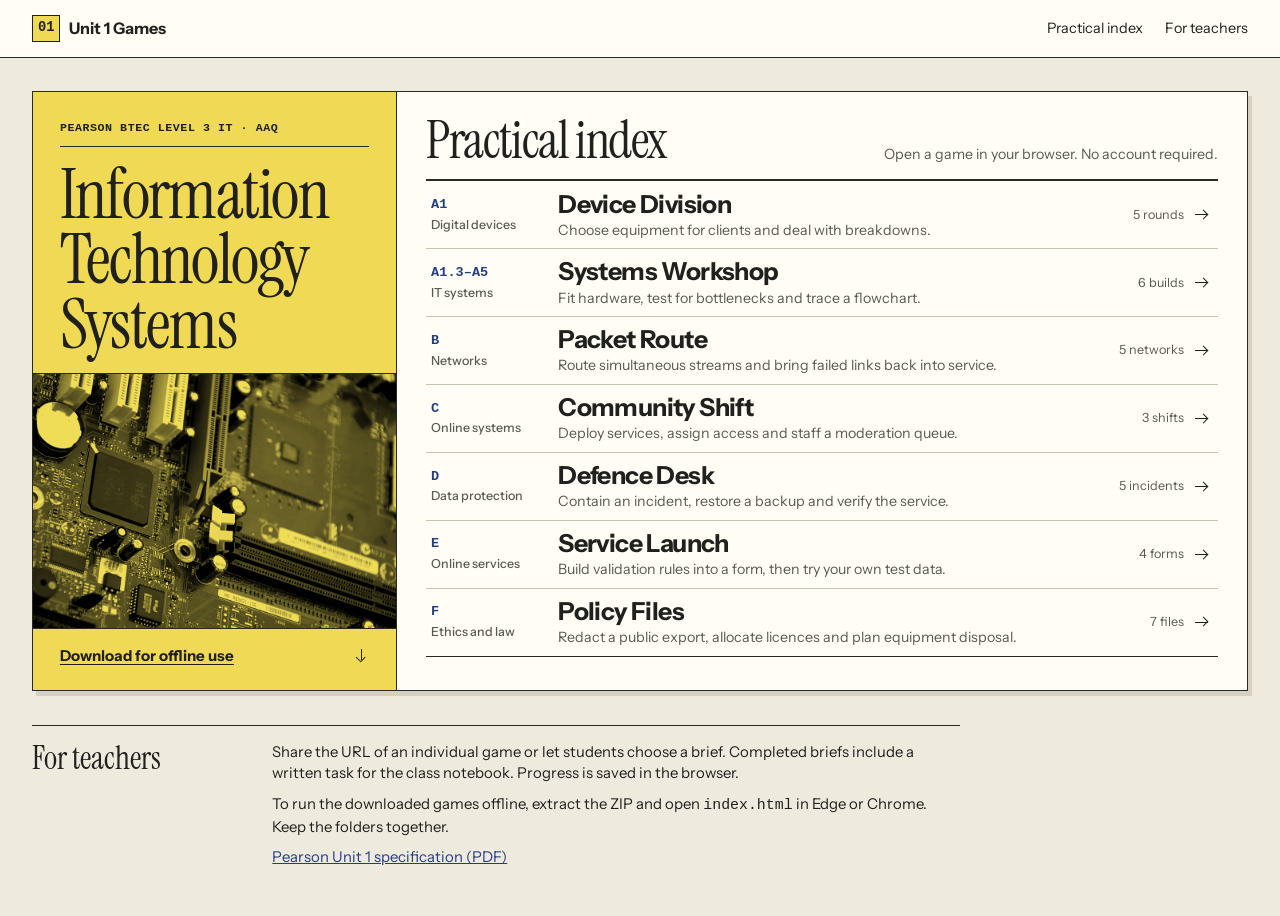
==== commit 608ccfd5: "Design Unit 1 Games as an open practical manual" ====
--- a/index.html
+++ b/index.html
@@ -4,102 +4,96 @@
   <meta charset="utf-8">
   <meta name="viewport" content="width=device-width, initial-scale=1">
   <meta name="description" content="Playable workplace simulations for Pearson BTEC Level 3 IT Unit 1. Build IT systems, route networks, manage online services and respond to incidents.">
-  <meta name="theme-color" content="#18242b">
+  <meta name="theme-color" content="#f1ebe0">
   <title>Unit 1 Games | BTEC Level 3 IT</title>
-  <link rel="stylesheet" href="assets/styles.css">
-  <script src="assets/progress.js" defer></script>
+  <link rel="stylesheet" href="assets/styles.css?v=manual">
+  <script src="assets/progress.js?v=manual" defer></script>
 </head>
-<body>
-  <a class="skip" href="#games">Skip to games</a>
+<body class="index-page">
+  <a class="skip" href="#games">Skip to the practical index</a>
   <header class="site-header">
     <div class="wrap masthead">
-      <a class="brand" href="index.html"><span class="brand-icon" aria-hidden="true">U1</span> Unit 1 Games</a>
+      <a class="brand" href="index.html"><span class="brand-icon" aria-hidden="true">01</span> Unit 1 Games</a>
       <nav aria-label="Main navigation">
-        <a href="#games">Games</a>
+        <a href="#games">Practical index</a>
         <a href="#teachers">For teachers</a>
       </nav>
     </div>
   </header>
-  <main class="wrap">
-    <section class="hero">
-      <div class="hero-main">
-        <p class="mono">Pearson BTEC Level 3 IT · AAQ</p>
-        <h1>Information Technology Systems</h1>
-        <p>Build a workstation, keep a festival online, route simultaneous traffic and recover a booking service. Each game gives you a job to finish and tests the system you leave behind.</p>
-        <a class="control primary" href="#games">Choose a game <span aria-hidden="true">↓</span></a>
-      </div>
-      <nav class="topic-nav" aria-label="Unit 1 topics">
-        <p class="mono">Unit 1 topics</p>
-        <a href="#area-a"><span>A</span> Digital devices and systems</a>
-        <a href="#area-b"><span>B</span> Transmitting data</a>
-        <a href="#area-c"><span>C</span> Operating online</a>
-        <a href="#area-d"><span>D</span> Protecting data</a>
-        <a href="#area-e"><span>E</span> Impact of IT systems</a>
-        <a href="#area-f"><span>F</span> Ethics and law</a>
-      </nav>
-    </section>
-    <section id="games" aria-labelledby="games-title" class="section">
-      <div class="section-heading">
-        <h2 id="games-title">The games</h2>
-        <p>Play in your browser. No account or installation.</p>
-      </div>
-      <div class="game-grid">
-        <article class="game-card area-a" id="area-a">
-          <p class="mono">A1 · Digital devices</p>
-          <h3><a class="card-link" href="games/device-division.html">Device Division <span aria-hidden="true">↗</span></a></h3>
-          <p>Dispatch devices to clients, handle breakdowns and submit equipment bids within a budget.</p>
-          <p class="card-meta">5 rounds · about 90 minutes</p>
-        </article>
-        <article class="game-card area-a" data-game-card="systems">
-          <p class="mono">A1.3–A5 · Devices and systems</p>
-          <h3><a class="card-link" href="games/play.html?game=systems">Systems Workshop <span aria-hidden="true">↗</span></a></h3>
-          <p>Fit components and run the bench tests. Check USB ports, speed bottlenecks, controller delay and a flowchart’s two paths.</p>
-          <p class="card-meta">6 builds · equipment and compatibility</p>
-        </article>
-        <article class="game-card area-b" id="area-b" data-game-card="network">
-          <p class="mono">B · Transmitting data</p>
-          <h3><a class="card-link" href="games/play.html?game=network">Packet Route <span aria-hidden="true">↗</span></a></h3>
-          <p>Route two streams on the map. Recover from a broken link, compress a live feed and resolve shared bottlenecks.</p>
-          <p class="card-meta">5 networks · traffic and failover</p>
-        </article>
-        <article class="game-card area-c" id="area-c" data-game-card="online">
-          <p class="mono">C · Operating online</p>
-          <h3><a class="card-link" href="games/play.html?game=online">Community Shift <span aria-hidden="true">↗</span></a></h3>
-          <p>Deploy services, assign access to four roles and staff a moderation queue. Rehearse a shift to see where your setup fails.</p>
-          <p class="card-meta">3 shifts · cloud services and permissions</p>
-        </article>
-        <article class="game-card area-d" id="area-d" data-game-card="security">
-          <p class="mono">D · Protecting data</p>
-          <h3><a class="card-link" href="games/play.html?game=security">Defence Desk <span aria-hidden="true">↗</span></a></h3>
-          <p>Inspect affected systems, act on the right asset and verify a clean restore. Every operation takes time.</p>
-          <p class="card-meta">5 incidents · containment and recovery</p>
-        </article>
-        <article class="game-card area-e" id="area-e" data-game-card="services">
-          <p class="mono">E · Impact of IT systems</p>
-          <h3><a class="card-link" href="games/play.html?game=services">Service Launch <span aria-hidden="true">↗</span></a></h3>
-          <p>Stack rules in a form builder, try your own records and run boundary tests before approving the release.</p>
-          <p class="card-meta">4 forms · validation and verification</p>
-        </article>
-        <article class="game-card area-f" id="area-f" data-game-card="policy">
-          <p class="mono">F · Ethics and law</p>
-          <h3><a class="card-link" href="games/play.html?game=policy">Policy Files <span aria-hidden="true">↗</span></a></h3>
-          <p>Redact a public export, allocate licences and route retired equipment. Review the effect on the organisation and its users.</p>
-          <p class="card-meta">7 files · workplace decisions</p>
-        </article>
-      </div>
-    </section>
-    <section id="teachers" class="teacher section" aria-labelledby="teacher-title">
+  <main class="wrap manual">
+    <div class="manual-spread">
+      <header class="manual-cover">
+        <p class="cover-label">Pearson BTEC Level 3 IT · AAQ</p>
+        <h1><span>Information</span> <span>Technology</span> <span>Systems</span></h1>
+        <div class="cover-art">
+          <img src="assets/motherboard.webp" alt="" width="960" height="636" fetchpriority="high">
+        </div>
+        <a class="offline-link" href="https://github.com/southernadd-cmyk/unit1games/archive/refs/heads/main.zip">Download for offline use <i class="down-arrow" aria-hidden="true"></i></a>
+      </header>
+      <section id="games" class="practical-index" aria-labelledby="games-title">
+        <div class="index-heading">
+          <h2 id="games-title">Practical index</h2>
+          <p>Open a game in your browser. No account required.</p>
+        </div>
+        <ol class="practical-list">
+          <li class="game-row">
+            <a class="practical" href="games/device-division.html">
+              <span class="topic-code">A1<span class="topic-name">Digital devices</span></span>
+              <span class="game-entry"><strong>Device Division</strong><span>Choose equipment for clients and deal with breakdowns.</span></span>
+              <span class="entry-end"><span class="card-meta">5 rounds</span><i class="open-arrow" aria-hidden="true"></i></span>
+            </a>
+          </li>
+          <li class="game-row" data-game-card="systems">
+            <a class="practical" href="games/play.html?game=systems">
+              <span class="topic-code">A1.3–A5<span class="topic-name">IT systems</span></span>
+              <span class="game-entry"><strong>Systems Workshop</strong><span>Fit hardware, test for bottlenecks and trace a flowchart.</span></span>
+              <span class="entry-end"><span class="card-meta">6 builds</span><i class="open-arrow" aria-hidden="true"></i></span>
+            </a>
+          </li>
+          <li class="game-row" data-game-card="network">
+            <a class="practical" href="games/play.html?game=network">
+              <span class="topic-code">B<span class="topic-name">Networks</span></span>
+              <span class="game-entry"><strong>Packet Route</strong><span>Route simultaneous streams and bring failed links back into service.</span></span>
+              <span class="entry-end"><span class="card-meta">5 networks</span><i class="open-arrow" aria-hidden="true"></i></span>
+            </a>
+          </li>
+          <li class="game-row" data-game-card="online">
+            <a class="practical" href="games/play.html?game=online">
+              <span class="topic-code">C<span class="topic-name">Online systems</span></span>
+              <span class="game-entry"><strong>Community Shift</strong><span>Deploy services, assign access and staff a moderation queue.</span></span>
+              <span class="entry-end"><span class="card-meta">3 shifts</span><i class="open-arrow" aria-hidden="true"></i></span>
+            </a>
+          </li>
+          <li class="game-row" data-game-card="security">
+            <a class="practical" href="games/play.html?game=security">
+              <span class="topic-code">D<span class="topic-name">Data protection</span></span>
+              <span class="game-entry"><strong>Defence Desk</strong><span>Contain an incident, restore a backup and verify the service.</span></span>
+              <span class="entry-end"><span class="card-meta">5 incidents</span><i class="open-arrow" aria-hidden="true"></i></span>
+            </a>
+          </li>
+          <li class="game-row" data-game-card="services">
+            <a class="practical" href="games/play.html?game=services">
+              <span class="topic-code">E<span class="topic-name">Online services</span></span>
+              <span class="game-entry"><strong>Service Launch</strong><span>Build validation rules into a form, then try your own test data.</span></span>
+              <span class="entry-end"><span class="card-meta">4 forms</span><i class="open-arrow" aria-hidden="true"></i></span>
+            </a>
+          </li>
+          <li class="game-row" data-game-card="policy">
+            <a class="practical" href="games/play.html?game=policy">
+              <span class="topic-code">F<span class="topic-name">Ethics and law</span></span>
+              <span class="game-entry"><strong>Policy Files</strong><span>Redact a public export, allocate licences and plan equipment disposal.</span></span>
+              <span class="entry-end"><span class="card-meta">7 files</span><i class="open-arrow" aria-hidden="true"></i></span>
+            </a>
+          </li>
+        </ol>
+      </section>
+    </div>
+    <section id="teachers" class="teaching-notes" aria-labelledby="teacher-title">
+      <h2 id="teacher-title">For teachers</h2>
       <div>
-        <h2 id="teacher-title">For teachers</h2>
-        <p>Share a game link or let students choose a brief. Each completed brief includes a written task for your class notebook. Progress is saved in the current browser.</p>
-      </div>
-      <div>
-        <h3>Play offline</h3>
-        <p>Download the ZIP, extract it and open <code>index.html</code> in Edge or Chrome. Keep the folders together.</p>
-        <div class="controls">
-          <a class="control" href="https://github.com/southernadd-cmyk/unit1games/archive/refs/heads/main.zip">Download ZIP ↓</a>
-          <a class="control" href="https://qualifications.pearson.com/content/dam/pdf/btec-aaqs/information-technology/2025/specification-and-sample-assessments/btec-level-3-national-ext-cert-in-it-aaq-spec.pdf">Pearson specification ↗</a>
-        </div>
+        <p>Share the URL of an individual game or let students choose a brief. Completed briefs include a written task for the class notebook. Progress is saved in the browser.</p>
+        <p>To run the downloaded games offline, extract the ZIP and open <code>index.html</code> in Edge or Chrome. Keep the folders together.</p>
+        <a href="https://qualifications.pearson.com/content/dam/pdf/btec-aaqs/information-technology/2025/specification-and-sample-assessments/btec-level-3-national-ext-cert-in-it-aaq-spec.pdf">Pearson Unit 1 specification (PDF)</a>
       </div>
     </section>
   </main>
--- a/assets/styles.css
+++ b/assets/styles.css
@@ -1,192 +1,286 @@
+@font-face {
+  font-family: "Instrument Sans";
+  src: url("type/instrument-sans.woff") format("woff");
+  font-weight: 400 700;
+  font-display: swap;
+}
+@font-face {
+  font-family: "Instrument Serif";
+  src: url("type/instrument-serif.woff") format("woff");
+  font-style: normal;
+  font-weight: 400;
+  font-display: swap;
+}
 :root {
   color-scheme: light;
-  --paper: #f2f1e9;
-  --surface: #fffef9;
-  --dark: #19262b;
-  --ink: #17292d;
-  --muted: #485a5d;
-  --line: #c7cec4;
-  --mint: #c7f0cb;
-  --green: #175a49;
-  --red: #913c2b;
-  --focus: #0a715b;
-  --radius: .65rem;
-  font-family: "Instrument Sans", "Segoe UI", sans-serif;
-  font-size: 16px;
-  line-height: 1.48;
+  --ink: #20211e;
+  --muted: #595a53;
+  --paper: #efeade;
+  --sheet: #fffdf6;
+  --rule: #c8c2b3;
+  --hard-rule: #282a24;
+  --blue: #233e80;
+  --yellow: #f0da55;
+  --red: #912e1f;
+  --green: #1e5c3b;
+  --display: "Instrument Serif", Georgia, serif;
+  --mono: "IBM Plex Mono", Consolas, "Courier New", monospace;
+  font: 16px/1.46 "Instrument Sans", "Segoe UI", sans-serif;
   color: var(--ink);
   background: var(--paper);
 }
 * { box-sizing: border-box; }
 body { margin: 0; }
-h1, h2, h3, p { margin: 0; }
-p + p { margin-top: .55rem; }
-h1, h2, h3 { line-height: 1.14; }
-h2 { font-size: clamp(1.45rem, 3vw, 2rem); letter-spacing: -.035em; }
-h3 { font-size: 1.13rem; }
+h1, h2, h3, p, figure { margin: 0; }
+p + p { margin-top: .56rem; }
+h1, h2, h3 { line-height: 1.12; }
 a { color: inherit; }
 button, input { font: inherit; color: inherit; }
 button:not(:disabled) { cursor: pointer; }
-:focus-visible { outline: 3px solid var(--focus); outline-offset: 3px; }
+:focus-visible { outline: 2px solid var(--blue); outline-offset: 3px; }
 [tabindex="-1"]:focus { outline: none; }
-.mono { font: 700 .76rem/1.4 "IBM Plex Mono", Consolas, monospace; letter-spacing: .035em; text-transform: uppercase; }
-.wrap { width: min(1210px, calc(100% - 3rem)); margin: auto; }
-.skip { position: fixed; z-index: 20; inset: .4rem auto auto .4rem; transform: translateY(-180%); background: white; padding: .75rem 1rem; }
+.wrap { width: min(1248px, calc(100% - 4rem)); margin-inline: auto; }
+.skip { position: fixed; z-index: 20; top: .45rem; left: .45rem; transform: translateY(-200%); padding: .61rem .74rem; background: var(--sheet); border: 1px solid; }
 .skip:focus { transform: translateY(0); }
-.site-header { background: var(--dark); color: #edf5ef; border-bottom: solid 1px #34494e; }
-.masthead { min-height: 63px; display: flex; justify-content: space-between; align-items: center; gap: .8rem; }
-.masthead nav { display: flex; gap: 1.2rem; font-size: .92rem; }
+.mono, .cover-label { font: 700 .73rem/1.42 var(--mono); letter-spacing: .045em; text-transform: uppercase; }
+
+.site-header { background: var(--sheet); box-shadow: 0 1px 0 var(--hard-rule); }
+.masthead { min-height: 57px; display: flex; align-items: center; justify-content: space-between; gap: .8rem; }
 .masthead a { text-decoration: none; }
-.masthead a:hover { color: var(--mint); text-decoration: underline; }
-.brand { display: flex; gap: .58rem; align-items: center; font-weight: 760; }
-.brand-icon { background: var(--mint); color: var(--dark); min-width: 2.05rem; padding: .42rem .27rem; font: 800 .88rem Consolas, monospace; border-radius: .26rem; text-align: center; }
-.hero { display: grid; grid-template-columns: minmax(0, 1.65fr) minmax(250px, .85fr); margin-top: 1.6rem; background: var(--dark); color: #f4f7ef; border-radius: .9rem; overflow: hidden; }
-.hero-main { padding: clamp(1.3rem, 5vw, 3.25rem); }
-.hero .mono { color: #b8e2bd; }
-.hero h1 { max-width: 18ch; font-weight: 780; font-size: clamp(2.3rem, 5.3vw, 4.65rem); letter-spacing: -.068em; margin: .55rem 0 1rem; }
-.hero-main > p:not(.mono) { max-width: 57ch; color: #d8e6dd; font-size: 1.04rem; margin-bottom: 1.3rem; }
-.hero .control.primary { background: var(--mint); color: var(--dark); border-color: var(--mint); }
-.hero .control.primary:hover { background: #e3f5e0; }
-.topic-nav { padding: 1.55rem; display: flex; flex-direction: column; justify-content: center; gap: .28rem; border-left: 1px solid #405257; background: #253439; }
-.topic-nav .mono { margin-bottom: .4rem; }
-.topic-nav a { text-decoration: none; display: flex; gap: .58rem; align-items: center; font-size: .91rem; min-height: 36px; }
-.topic-nav a:hover { text-decoration: underline; }
-.topic-nav a span { color: var(--mint); border: 1px solid #647e72; border-radius: .25rem; padding: .05rem .36rem; font: 700 .8rem/1.6 "IBM Plex Mono",monospace; }
-.site-header :focus-visible, .hero :focus-visible { outline-color: var(--mint); }
-.section { margin-block: 2rem; scroll-margin-top: 1rem; }
-.section-heading { display: flex; gap: .4rem 1rem; flex-wrap: wrap; align-items: baseline; margin-bottom: .85rem; }
-.section-heading p { color: var(--muted); }
-.game-grid { display: grid; grid-template-columns: repeat(3,minmax(0,1fr)); gap: .72rem; }
-.game-card { position: relative; display: flex; flex-direction: column; min-width: 0; padding: 1.05rem; background: var(--surface); border: 1px solid var(--line); border-left: 4px solid var(--accent, var(--green)); border-radius: var(--radius); scroll-margin-top: 1rem; }
-.game-card:hover, .game-card:focus-within { border-color: var(--accent, var(--green)); background: #fff; }
-.game-card .mono { color: var(--accent, var(--green)); margin-bottom: .6rem; }
-.game-card h3 { font-size: 1.32rem; margin-bottom: .48rem; letter-spacing: -.017em; }
-.card-link { text-decoration: none; }
-.card-link span { color: var(--accent, var(--green)); font-size: .95rem; }
-.card-link::after { content: ""; position: absolute; inset: 0; border-radius: var(--radius); }
-.game-card > p:not(.mono) { color: var(--muted); }
-.game-card .card-meta { margin-top: auto; padding-top: 1rem; color: var(--ink); font-size: .83rem; font-weight: 700; }
-.progress-chip { color: var(--green); font-weight: 740; margin-left: .4em; }
-.area-a { --accent: #42613a; }
-.area-b { --accent: #125f77; }
-.area-c { --accent: #416049; }
-.area-d { --accent: #8a4228; }
-.area-e { --accent: #62478a; }
-.area-f { --accent: #844462; }
-.teacher { display: grid; grid-template-columns: repeat(2,minmax(0,1fr)); gap: 1.2rem; padding: 1.2rem; background: #e3e8dd; border: 1px solid var(--line); border-radius: var(--radius); }
-.teacher h2, .teacher h3 { margin-bottom: .45rem; }
-.teacher .controls { margin-top: .65rem; }
-.play-page { padding-block: 1.4rem 3rem; }
-.play-header { margin-bottom: 1.2rem; }
-.play-header h1 { font-size: clamp(2.1rem, 5vw, 3.6rem); letter-spacing: -.05em; margin-block: .17rem .36rem; }
-.play-header .mono { color: var(--green); }
-.play-header > p:last-child { color: var(--muted); }
-.station-layout { display: grid; grid-template-columns: minmax(185px, 225px) minmax(0, 1fr); gap: .85rem; align-items: start; }
-.mission-menu { position: sticky; top: .8rem; border: 1px solid var(--line); border-radius: var(--radius); background: var(--surface); overflow: clip; }
-.menu-header { display: flex; align-items: center; justify-content: space-between; gap: .3rem; padding: .68rem .75rem; background: #e9ede3; }
-.menu-header span { color: var(--muted); font-size: .8rem; }
-.mission-menu ul { margin: 0; padding: .4rem; list-style: none; }
-.mission-tab { display: flex; width: 100%; justify-content: space-between; gap: .55rem; text-align: left; padding: .55rem .55rem; min-height: 40px; background: transparent; border: 1px solid transparent; border-radius: .34rem; font-size: .89rem; }
-.mission-tab:hover { background: #f1f4ec; }
-.mission-tab[aria-current] { color: #144939; background: #e3f0e1; border-color: #b8cdb5; font-weight: 760; }
-.station { border: 1px solid var(--line); background: var(--surface); border-radius: var(--radius); min-width: 0; }
-.brief { display: flex; justify-content: space-between; align-items: start; gap: .68rem; background: #e8ece1; padding: 1rem; border-radius: var(--radius) var(--radius) 0 0; border-bottom: 1px solid var(--line); }
-.brief h2 { margin-bottom: .4rem; }
-.brief p { max-width: 72ch; }
-.brief > .control { flex: 0 0 auto; }
-.station-body { padding: 1rem; }
-.station-body > * + * { margin-top: .85rem; }
-.panel { border: 1px solid var(--line); background: var(--surface); border-radius: var(--radius); padding: .82rem; min-width: 0; }
-.panel h3 { margin-bottom: .58rem; }
-.panel > p { color: var(--muted); }
-.panel h3 ~ .controls, .panel p + .controls, .panel p + .stock-grid, .panel p + .fields, .panel .bay-grid + .controls, .panel .signals + .controls { margin-top: .62rem; }
-.panel > .checks { margin-top: .5rem; }
-.controls { display: flex; align-items: center; flex-wrap: wrap; gap: .42rem; min-width: 0; }
-.control { display: inline-flex; align-items: center; justify-content: center; gap: .4rem; min-height: 42px; padding: .46rem .62rem; color: var(--ink); background: #fffefa; border: 1px solid #9eafa5; border-radius: .38rem; text-decoration: none; font-size: .9rem; font-weight: 680; text-align: center; }
-.control:disabled { opacity: .5; }
-.control:hover:not(:disabled) { border-color: var(--green); background: #edf5e9; }
-.control[aria-pressed="true"] { color: #104c3b; background: #daeddb; border-color: #6d9a82; }
-.control.primary { background: #215344; color: white; border-color: #215344; }
-.control.primary:hover:not(:disabled) { background: #173c31; color: white; }
-.signals { display: grid; grid-template-columns: repeat(auto-fit,minmax(135px,1fr)); gap: .5rem; margin: 0; }
-.signals > div { padding: .53rem .65rem; background: #edf1e7; border: 1px solid #ccd8cb; border-radius: .4rem; }
-.signals > div.fault { color: var(--red); background: #f8e9df; border-color: #e2beab; }
-.signals dt { font: 700 .72rem/1.35 "IBM Plex Mono",Consolas,monospace; text-transform: uppercase; }
-.signals dd { font-size: 1.06rem; font-weight: 770; margin: .15rem 0 0; }
-.bay-grid, .stock-grid { display: grid; grid-template-columns: repeat(auto-fit,minmax(min(100%,160px),1fr)); gap: .52rem; }
-.bay, .stock { padding: .65rem; border: 1px solid var(--line); border-radius: .45rem; display: flex; flex-direction: column; min-width: 0; }
-.bay { background: #f2f4ec; }
-.stock { background: #fff; }
-.bay.active, .stock.active { background: #e9f2e8; border-color: #75a084; }
-.bay strong, .stock b { line-height: 1.25; }
-.bay .mono { color: var(--muted); margin-bottom: .31rem; }
-.bay p:not(.mono), .stock p { font-size: .88rem; color: var(--muted); margin: .3rem 0 .58rem; }
-.bay .controls, .stock > .control, .bay > .control { margin-top: auto; align-self: start; }
-.checks { margin: 0; padding: 0; list-style: none; display: grid; gap: .38rem; }
-.checks li { display: grid; grid-template-columns: 1fr auto; gap: .12rem .5rem; padding: .58rem .65rem; background: #edf5ea; border-left: 4px solid #418065; border-radius: .25rem; }
-.checks li.fault { background: #faf0e7; border-color: #a24d36; }
-.check-state { font-size: .79rem; font-weight: 750; color: var(--green); }
+.masthead a:hover { text-decoration: underline; text-underline-offset: .2em; }
+.masthead nav { display: flex; align-items: center; gap: 1.35rem; font-size: .9rem; }
+.brand { display: inline-flex; align-items: center; gap: .55rem; font-weight: 700; }
+.brand-icon { padding: .25rem .31rem; font: 700 .86rem/1.18 var(--mono); background: var(--yellow); border: 1px solid var(--ink); }
+
+.manual { padding-block: 2.15rem 3rem; }
+.manual-spread { display: grid; grid-template-columns: minmax(16.5rem, 30%) minmax(0, 1fr); border: 1px solid var(--hard-rule); box-shadow: 4px 5px 0 #d6d0c2; }
+.manual-cover { display: flex; flex-direction: column; gap: 1rem; overflow: hidden; padding: 1.7rem 1.68rem 1.42rem; background: var(--yellow); border-right: 1px solid var(--hard-rule); }
+.cover-label { border-bottom: 1px solid var(--hard-rule); padding-bottom: .63rem; }
+.manual-cover h1 { font: 400 clamp(3.15rem, 5.38vw, 4.75rem)/.94 var(--display); letter-spacing: -.025em; }
+.manual-cover h1 span { display: block; }
+.cover-art { margin: auto -1.68rem 0; height: clamp(10.4rem, 20vw, 16.25rem); background: #efdc57; border-block: 1px solid var(--hard-rule); overflow: hidden; }
+.cover-art img { width: 100%; height: 100%; display: block; object-fit: cover; object-position: 52% 53%; filter: grayscale(1) contrast(1.18) brightness(1.06); mix-blend-mode: multiply; }
+.offline-link { display: inline-flex; align-items: center; justify-content: space-between; gap: .65rem; font-weight: 700; font-size: .94rem; text-underline-offset: .22em; }
+.down-arrow { position: relative; width: 1rem; height: 1.1rem; flex: none; }
+.down-arrow::before { content: ""; position: absolute; top: .12rem; left: .45rem; height: .66rem; border-left: 1.5px solid currentColor; }
+.down-arrow::after { content: ""; position: absolute; bottom: .23rem; left: .25rem; width: .4rem; height: .4rem; border-bottom: 1.5px solid; border-right: 1.5px solid; transform: rotate(45deg); }
+.practical-index { background: var(--sheet); padding: 1.43rem 1.8rem 1.48rem; scroll-margin-top: 1rem; }
+.index-heading { display: flex; justify-content: space-between; align-items: end; flex-wrap: wrap; gap: .3rem .8rem; padding-bottom: .77rem; border-bottom: 2px solid var(--hard-rule); }
+.index-heading h2 { font: 400 clamp(2.1rem, 4.05vw, 3.65rem)/1 var(--display); letter-spacing: -.027em; }
+.index-heading p { color: var(--muted); font-size: .89rem; padding-bottom: .13rem; }
+.practical-list { list-style: none; margin: 0; padding: 0; }
+.game-row { border-bottom: 1px solid var(--rule); }
+.game-row:last-child { border-color: var(--hard-rule); }
+.practical { display: grid; grid-template-columns: minmax(5.6rem, 15%) minmax(0,1fr) auto; gap: .65rem; align-items: center; min-height: 66px; padding: .57rem .55rem .57rem .32rem; text-decoration: none; }
+.practical:hover, .practical:focus-visible { background: #f8f0c7; }
+.practical:focus-visible { outline-offset: -2px; }
+.topic-code { font: 700 .85rem/1.25 var(--mono); color: var(--blue); padding-right: .15rem; }
+.topic-name { display: block; font: 500 .78rem/1.27 "Instrument Sans", "Segoe UI", sans-serif; margin-top: .18rem; color: var(--muted); }
+.game-entry { display: grid; gap: .15rem; min-width: 0; }
+.game-entry strong { font-size: clamp(1.12rem, 2vw, 1.55rem); font-weight: 700; letter-spacing: -.024em; line-height: 1.12; }
+.game-entry > span { font-size: .89rem; line-height: 1.3; color: var(--muted); }
+.entry-end { display: flex; align-items: center; justify-content: end; gap: .62rem; min-width: 5.55rem; }
+.card-meta { text-align: right; white-space: nowrap; font-size: .79rem; color: var(--muted); }
+.progress-chip { display: block; color: var(--green); font-weight: 700; }
+.open-arrow { position: relative; display: inline-block; width: .98rem; height: .98rem; flex: none; }
+.open-arrow::before { content: ""; position: absolute; right: .12rem; left: .07rem; top: .46rem; border-top: 1.5px solid; }
+.open-arrow::after { content: ""; position: absolute; top: .26rem; right: .14rem; width: .37rem; height: .37rem; border-top: 1.5px solid; border-right: 1.5px solid; transform: rotate(45deg); }
+.teaching-notes { display: grid; grid-template-columns: minmax(10rem, 24%) minmax(0,1fr); gap: .85rem 1.1rem; border-top: 1px solid var(--hard-rule); max-width: 58rem; margin-top: 2.1rem; padding-top: 1rem; scroll-margin-top: 1rem; }
+.teaching-notes h2 { font: 400 2rem/1.02 var(--display); }
+.teaching-notes p, .teaching-notes a { font-size: .93rem; }
+.teaching-notes a { display: inline-block; margin-top: .55rem; color: var(--blue); }
+
+.play-page { padding-block: 1.5rem 3rem; }
+.play-header { display: grid; grid-template-columns: minmax(0,1fr) minmax(14rem, 40%); gap: .2rem 1.5rem; align-items: end; border-bottom: 2px solid var(--hard-rule); padding-bottom: .66rem; margin-bottom: .84rem; }
+.play-header .mono { grid-column: 1/-1; color: var(--blue); }
+.play-header h1 { font: 400 clamp(2.65rem, 5.6vw, 4.95rem)/.98 var(--display); letter-spacing: -.025em; }
+.play-header > p:last-child { color: var(--muted); font-size: .94rem; padding-bottom: .3rem; }
+.station-layout { display: grid; grid-template-columns: minmax(10.85rem, 19%) minmax(0,1fr); gap: .8rem; align-items: start; }
+.mission-menu { position: sticky; top: .7rem; border: 1px solid var(--hard-rule); background: #f6f0df; }
+.menu-header { display: flex; align-items: baseline; justify-content: space-between; flex-wrap: wrap; gap: .12rem .4rem; padding: .58rem .65rem; border-bottom: 1px solid var(--hard-rule); background: var(--yellow); }
+.menu-header strong { font-family: var(--mono); text-transform: uppercase; font-size: .83rem; }
+.menu-header span { font-size: .77rem; }
+.mission-menu ul { margin: 0; padding: 0; list-style: none; }
+.mission-menu li + li { border-top: 1px solid var(--rule); }
+.mission-tab { display: flex; align-items: start; justify-content: space-between; gap: .32rem; padding: .54rem .62rem; width: 100%; min-height: 41px; border: 0; background: transparent; font-size: .88rem; text-align: left; }
+.mission-tab:hover, .mission-tab[aria-current] { background: var(--sheet); }
+.mission-tab[aria-current] { box-shadow: inset 3px 0 var(--blue); color: var(--blue); font-weight: 700; }
+.mission-tab:focus-visible { outline-offset: -3px; }
+.brief-done { color: var(--green); font-size: .72rem; font-weight: 700; }
+.station { --station-accent: var(--blue); min-width: 0; border: 1px solid var(--hard-rule); background: var(--sheet); }
+.station-online { --station-accent: #20574b; }
+.station-security { --station-accent: #813a2e; }
+.station-services { --station-accent: #43357e; }
+.station-policy { --station-accent: #733a46; }
+.brief { display: flex; align-items: start; justify-content: space-between; gap: .58rem 1rem; background: #f5f0e4; border-bottom: 1px solid var(--hard-rule); border-top: 4px solid var(--station-accent); padding: .8rem 1rem .86rem; }
+.brief h2 { font: 400 clamp(1.8rem, 3.3vw, 2.85rem)/1.02 var(--display); margin-bottom: .38rem; }
+.brief p { max-width: 75ch; color: #3d4039; font-size: .92rem; }
+.brief > .control { flex: none; }
+.station-body { padding: .85rem 1rem 1.1rem; }
+.station-body > * + * { margin-top: .95rem; }
+.panel { min-width: 0; border-top: 1px solid var(--rule); padding-top: .6rem; }
+.panel h3 { font-size: 1.05rem; font-weight: 700; margin-bottom: .49rem; }
+.panel > p { color: var(--muted); font-size: .92rem; }
+.panel > :is(p, h3) + :is(.controls, .stock-grid, .fields, .table-wrap), .panel .bay-grid + .controls, .panel .signals + .controls, .panel > .checks { margin-top: .56rem; }
+.controls { display: flex; flex-wrap: wrap; align-items: center; gap: .35rem; min-width: 0; }
+.control { display: inline-flex; align-items: center; justify-content: center; gap: .35rem; min-height: 40px; padding: .41rem .57rem; color: var(--ink); background: var(--sheet); border: 1px solid #a7a598; text-decoration: none; font-size: .87rem; font-weight: 650; text-align: center; }
+.control:disabled { opacity: .48; }
+.control:hover:not(:disabled) { background: #f6efcd; border-color: var(--hard-rule); }
+.control[aria-pressed="true"] { border-color: #4e5778; background: #e9edf9; color: #1d3472; }
+.control.primary { border-color: var(--station-accent, var(--blue)); color: white; background: var(--station-accent, var(--blue)); }
+.control.primary:hover:not(:disabled) { color: white; background: #26293c; }
+.signals { display: grid; grid-template-columns: repeat(auto-fit,minmax(min(100%,125px),1fr)); gap: 0; margin: 0; border-block: 1px solid var(--hard-rule); background: #f5efdf; }
+.signals > div { padding: .44rem .64rem; }
+.signals > div + div { border-left: 1px solid var(--rule); }
+.signals > div.fault { color: var(--red); background: #fae8de; }
+.signals dt { font: 700 .72rem/1.3 var(--mono); text-transform: uppercase; }
+.signals dd { font-size: 1.03rem; font-weight: 700; margin: .15rem 0 0; }
+.bay-grid, .stock-grid { display: grid; grid-template-columns: repeat(auto-fit,minmax(min(100%,147px),1fr)); gap: .45rem; }
+.bay, .stock { min-width: 0; display: flex; flex-direction: column; align-items: start; padding: .57rem; border: 1px solid var(--rule); background: #faf7ed; }
+.bay.active, .stock.active { border-color: var(--blue); background: #eaedf6; }
+.bay strong, .stock b { line-height: 1.24; }
+.bay .mono { color: var(--muted); margin-bottom: .23rem; }
+.bay p:not(.mono), .stock p { color: var(--muted); font-size: .86rem; line-height: 1.33; margin: .27rem 0 .45rem; }
+.bay .controls, .stock > .control, .bay > .control { margin-top: auto; }
+.checks { display: grid; gap: .28rem; margin: 0; padding: 0; list-style: none; }
+.checks li { display: grid; grid-template-columns: minmax(0,1fr) auto; gap: .1rem .55rem; padding: .46rem .61rem; border-left: 3px solid #39704c; background: #eef3e6; }
+.checks li.fault { background: #faeee0; border-color: #a85139; }
+.check-state { color: var(--green); font-size: .79rem; font-weight: 700; }
 .checks .fault .check-state { color: var(--red); }
-.checks li p { grid-column: 1/-1; color: #42514a; }
-.notice, .debrief { border: 1px solid #c0d5c4; background: #e8f3e7; padding: .72rem .8rem; border-radius: .42rem; }
-.notice.alert { border-color: #debdab; color: #692c1e; background: #faeee3; }
-.debrief { background: #eef0e4; }
-.debrief p { margin-top: .25rem; }
-.debrief .controls { margin-top: .55rem; }
-.topology { position: relative; isolation: isolate; aspect-ratio: 640/300; margin-top: .65rem; background-color: #22363b; background-image: radial-gradient(#81988a55 1px,transparent 1px); background-size: 15px 15px; border: 1px solid #294c4f; border-radius: .45rem; overflow: hidden; }
-.wire { position: absolute; border-top: 2px solid #8caaa1; transform-origin: left center; }
-.wire.active { border-top: 4px solid #c5ffcd; }
-.wire.crowded { border-top: 4px dashed #ffc080; }
-.wire.down { border-top: 3px dashed #f48779; }
-.topology-node { position: absolute; transform: translate(-50%,-50%); z-index: 2; color: #fff; max-width: 25%; font-size: clamp(.65rem, 1.35vw, .83rem); }
-.topology-node > span, .topology-node > .control { display: block; text-align: center; min-height: 0; padding: .28rem .42rem; border: 1px solid #abc8aa; background: #354c48; border-radius: .36rem; }
-.topology-node > .control { background: #e3efde; color: var(--ink); font-size: inherit; }
-.topology-node.routed > span { color: #1a3428; background: #c7f0cb; font-weight: 700; }
-.packet { position: absolute; z-index: 3; width: 9px; height: 9px; border-radius: 50%; pointer-events: none; background: #edff92; opacity: 0; animation: travel .68s var(--wait) linear 2; }
-.packet.flow-1 { background: #9cddff; }
+.checks li p { grid-column: 1/-1; color: #3b453d; font-size: .91rem; }
+.notice, .debrief { padding: .6rem .66rem; background: #edf2e3; border-left: 3px solid var(--green); }
+.notice.alert { color: #722f1b; border-color: #a74d34; background: #faecdf; }
+.debrief { background: #f4efe2; border-color: var(--station-accent, var(--blue)); }
+.debrief p { margin-top: .22rem; }
+.debrief .controls { margin-top: .48rem; }
+.table-wrap { width: 100%; overflow-x: auto; }
+table { width: 100%; border-collapse: collapse; font-size: .86rem; }
+th, td { text-align: left; padding: .37rem .45rem; border-bottom: 1px solid var(--rule); vertical-align: middle; }
+th { background: #f3eddd; font-weight: 700; }
+td .control { min-height: 36px; }
+.good-text { color: var(--green); font-weight: 700; }
+.bad-text { color: var(--red); font-weight: 700; }
+
+.hardware-layout, .network-layout, .deployment-layout, .incident-layout, .validation-layout { display: grid; min-width: 0; gap: .74rem; align-items: start; }
+.hardware-layout { grid-template-columns: minmax(0,1.12fr) minmax(0,.88fr); }
+.hardware-bench { border: 1px solid #263955; background: #23334b; padding: .63rem; color: #f1ebd9; }
+.hardware-bench .bay-grid { grid-template-columns: repeat(2,minmax(0,1fr)); }
+.hardware-bench .bay { background: #293a55; border: 1px solid #8793a4; color: #faf1d7; min-height: 6.5rem; }
+.hardware-bench .bay.active { background: #364769; border: 1px solid #f2d875; }
+.hardware-bench .bay p { color: #e5e3d9; }
+.part-tray .stock-grid, .service-catalogue .stock-grid, .rule-tray .stock-grid { grid-template-columns: 1fr; gap: 0; }
+.part-tray .stock, .service-catalogue .stock, .rule-tray .stock { display: grid; grid-template-columns: minmax(0,1fr) auto; align-items: center; gap: .13rem .4rem; border: 0; border-bottom: 1px solid var(--rule); background: transparent; padding: .45rem .2rem; width: 100%; }
+.part-tray .stock p, .service-catalogue .stock p, .rule-tray .stock p { grid-column: 1; margin: 0; }
+.part-tray .stock .control, .service-catalogue .stock .control, .rule-tray .stock .control { grid-column: 2; grid-row: 1/3; margin-block: 0; }
+
+.network-layout { grid-template-columns: minmax(0,1.72fr) minmax(0,1fr); }
+.wiring-map { background: #202c43; color: #f6efdd; border: 1px solid #202c43; padding: .58rem; }
+.topology { position: relative; isolation: isolate; aspect-ratio: 640 / 300; margin-block: .44rem; background-color: #18243a; background-image: linear-gradient(#9bb4d51d 1px, transparent 1px), linear-gradient(90deg,#9bb4d51d 1px,transparent 1px); background-size: 16px 16px; border: 1px solid #61718e; overflow: hidden; }
+.wire { position: absolute; border-top: 2px solid #8e9bb0; transform-origin: left center; }
+.wire.active, .key-active { border-top: 3px solid #f4d96a; }
+.wire.crowded, .key-crowded { border-top: 3px dashed #ffb571; }
+.wire.down, .key-down { border-top: 3px dashed #fa907e; }
+.topology-node { position: absolute; transform: translate(-50%,-50%); z-index: 2; max-width: 24%; font-size: clamp(.62rem,1.16vw,.79rem); }
+.topology-node > span, .topology-node > .control { display: block; min-height: auto; padding: .22rem .33rem; text-align: center; line-height: 1.24; border: 1px solid #8a98b1; background: #2b3b59; color: #fff4d9; }
+.topology-node > .control { background: #e4eaf4; color: #132242; font-size: inherit; }
+.topology-node.routed > span { background: #f3db70; color: #252219; font-weight: 700; }
+.packet { position: absolute; z-index: 3; width: 8px; height: 8px; border-radius: 50%; pointer-events: none; background: #f8ed96; opacity: 0; animation: travel .68s var(--wait) linear 2; }
+.packet.flow-1 { background: #a3d5ff; }
 @keyframes travel { from { left: var(--sx); top: var(--sy); opacity: 1; } to { left: var(--ex); top: var(--ey); opacity: .15; } }
-.path-label { margin: .55rem 0 0; font-weight: 720; }
-.table-wrap { width: 100%; overflow-x: auto; }
-table { width: 100%; border-collapse: collapse; font-size: .89rem; }
-th,td { padding: .42rem .5rem; border-bottom: 1px solid var(--line); text-align: left; vertical-align: top; }
-th { font-weight: 770; background: #eef0e7; }
-td .control { min-height: 36px; }
-.test-data { font: .8rem/1.4 "IBM Plex Mono",Consolas,monospace; overflow-wrap: anywhere; }
-.good-text { color: var(--green); font-weight: 740; }
-.bad-text { color: var(--red); font-weight: 740; }
-.event-log { padding: 0; margin: 0; list-style: none; display: grid; gap: .33rem; }
-.event-log li { display: grid; grid-template-columns: 5rem 1fr; gap: .45rem; border-bottom: 1px solid var(--line); padding-bottom: .23rem; font-size: .89rem; }
-.event-log time { color: var(--muted); font: 700 .81rem/1.6 Consolas,monospace; }
-.fields { display: grid; grid-template-columns: repeat(auto-fit,minmax(min(100%,170px),1fr)); gap: .62rem; }
-.field { display: grid; gap: .26rem; min-width: 0; }
-.field span { font-weight: 680; }
-.field input { width: 100%; min-height: 42px; padding: .38rem .46rem; border: 1px solid #899e91; background: white; border-radius: .32rem; }
-.field input[aria-invalid] { border-color: var(--red); }
-.document { margin-top: .55rem; padding: .62rem; background: #e9ece3; border: 1px solid var(--line); border-radius: .36rem; }
-.timeline { display: flex; align-items: center; flex-wrap: wrap; gap: .48rem; }
-.timeline > b { padding: .35rem .53rem; background: #edf1e7; border-radius: .32rem; }
-.source-line { font-size: .9rem; color: var(--green); }
-@media (max-width: 890px) {
-  .game-grid { grid-template-columns: repeat(2,minmax(0,1fr)); }
-  .station-layout { grid-template-columns: minmax(170px,195px) minmax(0,1fr); }
-}
-@media (max-width: 680px) {
+.wire-key { display: flex; flex-wrap: wrap; gap: .3rem .68rem; margin: .5rem 0 0; padding: 0; list-style: none; }
+.wire-key li { display: flex; align-items: center; gap: .3rem; font-size: .76rem; }
+.wire-key i { display: inline-block; width: 1rem; }
+.route-console { background: #f4efdf; padding: .56rem .61rem .62rem; border: 1px solid var(--rule); }
+.route-console .path-label { margin-top: .65rem; font-weight: 700; }
+.link-ledger th { color: #233e80; }
+
+.deployment-layout { grid-template-columns: minmax(0,1.2fr) minmax(0,.8fr); }
+.service-board { border: 1px solid #afc5b7; background: #edf1e6; padding: .62rem; }
+.service-board .bay { border-color: #becbbf; background: #fbfaf2; }
+.service-board .bay.active { border: 1px solid #20574b; background: #e0ede0; }
+.role-ledger { border-top-color: #20574b; }
+.role-ledger th { color: #20574b; }
+.role-ledger td:last-child .control { width: 100%; min-width: 4.35rem; }
+
+.incident-layout { grid-template-columns: minmax(0,1fr) minmax(0,1fr); }
+.asset-register .stock { border-left: 2px solid #906252; }
+.asset-register .stock.active { background: #faeee2; border-color: #a64e3c; }
+.incident-evidence { padding: .62rem; border: 1px solid #d9b8a2; background: #faf0e3; }
+.incident-log { background: #28313a; color: #f8f5ec; border: 0; padding: .63rem; }
+.incident-log p { color: #e1ddd1; }
+.event-log { padding: 0; margin: 0; list-style: none; display: grid; gap: .32rem; }
+.event-log li { display: grid; grid-template-columns: 4.2rem minmax(0,1fr); gap: .38rem; padding-bottom: .28rem; border-bottom: 1px solid #59646c; font-size: .87rem; }
+.event-log time { color: #ffce94; font: 700 .78rem/1.5 var(--mono); }
+
+.validation-layout { grid-template-columns: minmax(0,1.28fr) minmax(0,.87fr); }
+.validation-builder { display: grid; gap: .7rem; min-width: 0; }
+.field-board .bay.active { background: #f0eafa; border-color: #8473a8; }
+.form-proof { border: 1px solid #b8accc; border-top: 4px solid #43357e; padding: .67rem; background: #fff; box-shadow: 3px 3px 0 #ece6f0; }
+.fields { display: grid; gap: .49rem; min-width: 0; }
+.field { display: grid; gap: .24rem; min-width: 0; font-size: .88rem; }
+.field span { font-weight: 700; }
+.field input { width: 100%; min-height: 39px; padding: .35rem .45rem; border: 1px solid #a399b6; background: #fff; }
+.field input[aria-invalid] { border-color: var(--red); background: #fff5ef; }
+.test-data { font: .76rem/1.4 var(--mono); overflow-wrap: anywhere; }
+
+.case-material { border-block: 1px solid #aa8279; padding: .55rem .7rem .66rem; background: #f8f0df; }
+.case-material .panel { border-top-color: #cbbb9c; }
+.case-material > * + * { margin-top: .71rem; }
+.case-material th { background: #ebdec6; }
+.case-material .controls .control[aria-pressed="true"] { color: #642e3a; border-color: #9f6875; background: #f4e3e3; }
+.document { margin-top: .55rem; padding: .56rem .65rem; background: #fffaf0; border: 1px solid #cbbb9c; }
+.document code { font-family: var(--mono); white-space: normal; overflow-wrap: anywhere; }
+.timeline { display: flex; flex-wrap: wrap; gap: .45rem; align-items: center; }
+.timeline > b { padding: .28rem .45rem; border-bottom: 1px solid #947c66; }
+.source-line { color: var(--station-accent); font-size: .87rem; }
+
+@media (max-width: 1050px) {
+  .wrap { width: calc(100% - 2.4rem); }
+  .manual-spread { grid-template-columns: minmax(14.6rem, 29%) minmax(0,1fr); }
+  .manual-cover { padding-inline: 1.2rem; }
+  .manual-cover h1 { font-size: clamp(2.7rem, 5.1vw, 4.6rem); }
+  .cover-art { margin-inline: -1.2rem; }
+  .practical-index { padding-inline: 1.18rem; }
+  .hardware-layout, .deployment-layout, .validation-layout { grid-template-columns: minmax(0,1fr) minmax(0,1fr); }
+}
+@media (max-width: 820px) {
+  .manual-spread { grid-template-columns: minmax(13.4rem, 29%) minmax(0,1fr); }
+  .manual-cover h1 { font-size: clamp(2.48rem,5.5vw,4rem); }
+  .practical { grid-template-columns: minmax(4.4rem,15%) minmax(0,1fr) auto; }
+  .practical .entry-end { min-width: 0; gap: .38rem; }
+  .station-layout { grid-template-columns: 1fr; }
+  .mission-menu { position: static; }
+  .mission-menu ul { display: flex; flex-wrap: wrap; }
+  .mission-menu li { margin: 0; border: 0; }
+  .mission-tab { border: 1px solid var(--rule); margin: 2px; width: auto; }
+}
+@media (max-width: 620px) {
   .wrap { width: calc(100% - 1.25rem); }
-  .hero, .teacher, .station-layout { grid-template-columns: 1fr; }
-  .hero { margin-top: .85rem; }
-  .hero h1 { max-width: 21ch; }
-  .topic-nav { border-left: 0; border-top: 1px solid #405257; padding: .85rem 1.2rem; }
-  .topic-nav a { min-height: 31px; }
-  .mission-menu { position: static; }
-  .mission-menu ul { display: flex; flex-wrap: wrap; gap: .25rem; }
-  .mission-tab { width: auto; }
+  .masthead nav { gap: .64rem; font-size: .82rem; }
+  .manual { padding-top: .82rem; }
+  .manual-spread, .teaching-notes, .play-header, .hardware-layout, .network-layout, .deployment-layout, .incident-layout, .validation-layout { grid-template-columns: minmax(0,1fr); }
+  .manual-cover { border: 0; border-bottom: 1px solid var(--hard-rule); gap: .52rem; padding: .78rem .8rem; }
+  .manual-cover .cover-label { border: 0; padding: 0; }
+  .manual-cover h1 { font-size: clamp(2.45rem, 7.4vw, 3.25rem); }
+  .manual-cover h1 span { display: inline; }
+  .cover-art { display: none; }
+  .offline-link { align-self: start; font-size: .83rem; }
+  .practical-index { padding: .73rem .66rem .78rem; }
+  .practical { min-height: 61px; gap: .4rem; grid-template-columns: 3.53rem minmax(0,1fr) auto; padding-inline: 0 .16rem; }
+  .game-entry strong { font-size: 1.1rem; }
+  .game-entry > span { font-size: .81rem; }
+  .topic-code { font-size: .78rem; }
+  .topic-name { font-size: .7rem; }
+  .entry-end .card-meta { display: none; }
   .brief { flex-wrap: wrap; }
-  .station-body { padding: .65rem; }
-}
-@media (max-width: 480px) {
-  .game-grid { grid-template-columns: 1fr; }
-  .masthead nav { gap: .67rem; }
-  .topology { display: none; }
-  .signals { grid-template-columns: repeat(auto-fit,minmax(110px,1fr)); }
+  .station-body { padding: .68rem; }
+  .play-header > p:last-child { padding: .18rem 0 0; }
+  .hardware-bench .bay-grid { grid-template-columns: 1fr 1fr; }
+}
+@media (max-width: 365px) {
+  .masthead { gap: .4rem; }
+  .masthead nav { gap: .45rem; }
+  .masthead .brand { font-size: .87rem; }
+  .signals dd { font-size: .92rem; }
 }
 @media (prefers-reduced-motion: reduce) { .packet { animation: none; display: none; } }
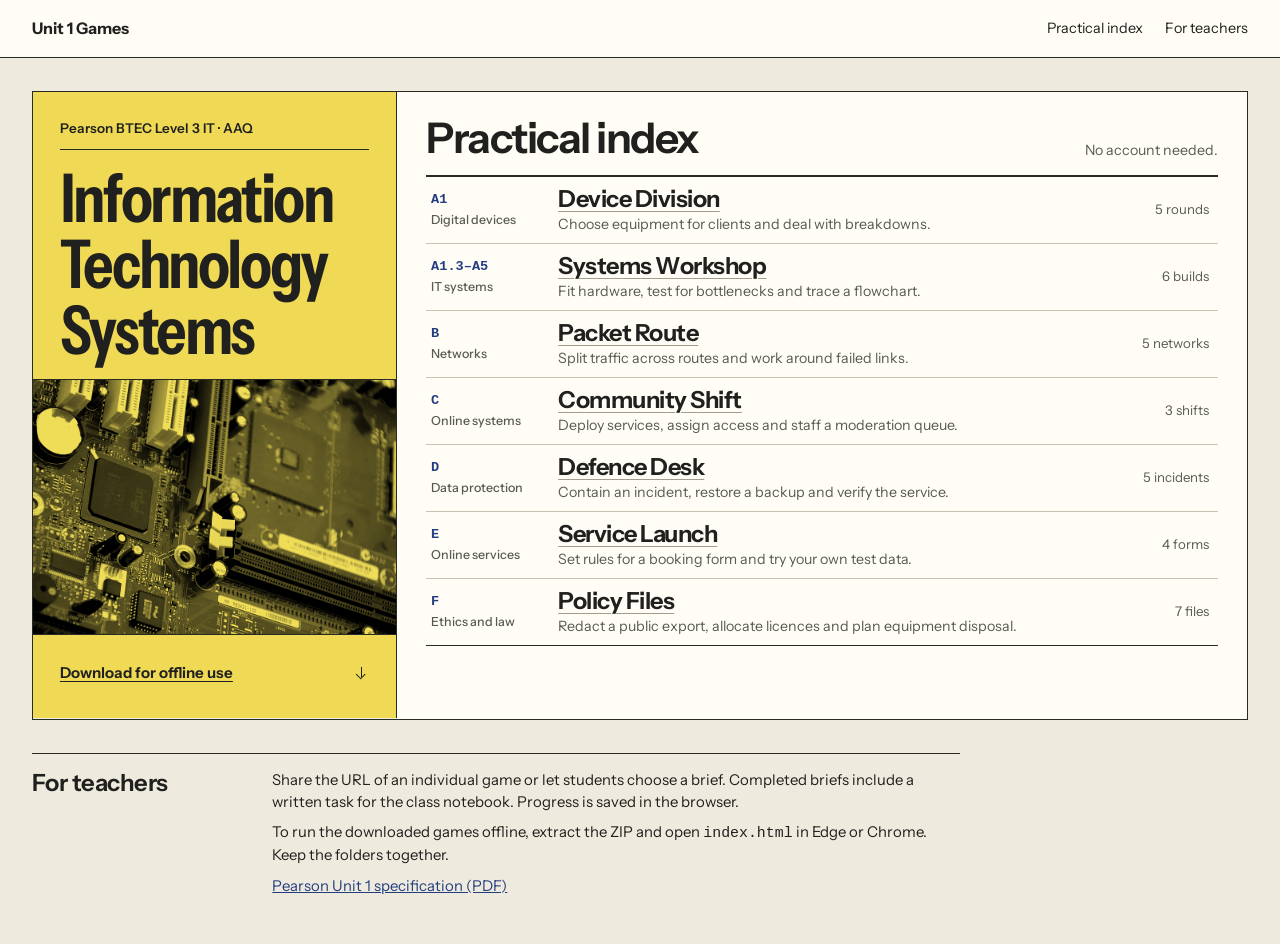
==== commit b0340395: "Refine Unit 1 typography and flatten game controls" ====
--- a/index.html
+++ b/index.html
@@ -6,14 +6,14 @@
   <meta name="description" content="Playable workplace simulations for Pearson BTEC Level 3 IT Unit 1. Build IT systems, route networks, manage online services and respond to incidents.">
   <meta name="theme-color" content="#f1ebe0">
   <title>Unit 1 Games | BTEC Level 3 IT</title>
-  <link rel="stylesheet" href="assets/styles.css?v=manual">
-  <script src="assets/progress.js?v=manual" defer></script>
+  <link rel="stylesheet" href="assets/styles.css?v=workbook">
+  <script src="assets/progress.js?v=workbook" defer></script>
 </head>
 <body class="index-page">
   <a class="skip" href="#games">Skip to the practical index</a>
   <header class="site-header">
     <div class="wrap masthead">
-      <a class="brand" href="index.html"><span class="brand-icon" aria-hidden="true">01</span> Unit 1 Games</a>
+      <a class="brand" href="index.html">Unit 1 Games</a>
       <nav aria-label="Main navigation">
         <a href="#games">Practical index</a>
         <a href="#teachers">For teachers</a>
@@ -33,56 +33,56 @@
       <section id="games" class="practical-index" aria-labelledby="games-title">
         <div class="index-heading">
           <h2 id="games-title">Practical index</h2>
-          <p>Open a game in your browser. No account required.</p>
+          <p>No account needed.</p>
         </div>
         <ol class="practical-list">
           <li class="game-row">
             <a class="practical" href="games/device-division.html">
               <span class="topic-code">A1<span class="topic-name">Digital devices</span></span>
               <span class="game-entry"><strong>Device Division</strong><span>Choose equipment for clients and deal with breakdowns.</span></span>
-              <span class="entry-end"><span class="card-meta">5 rounds</span><i class="open-arrow" aria-hidden="true"></i></span>
+              <span class="activity-count" data-briefs="5">5 rounds</span>
             </a>
           </li>
           <li class="game-row" data-game-card="systems">
             <a class="practical" href="games/play.html?game=systems">
               <span class="topic-code">A1.3–A5<span class="topic-name">IT systems</span></span>
               <span class="game-entry"><strong>Systems Workshop</strong><span>Fit hardware, test for bottlenecks and trace a flowchart.</span></span>
-              <span class="entry-end"><span class="card-meta">6 builds</span><i class="open-arrow" aria-hidden="true"></i></span>
+              <span class="activity-count" data-briefs="6">6 builds</span>
             </a>
           </li>
           <li class="game-row" data-game-card="network">
             <a class="practical" href="games/play.html?game=network">
               <span class="topic-code">B<span class="topic-name">Networks</span></span>
-              <span class="game-entry"><strong>Packet Route</strong><span>Route simultaneous streams and bring failed links back into service.</span></span>
-              <span class="entry-end"><span class="card-meta">5 networks</span><i class="open-arrow" aria-hidden="true"></i></span>
+              <span class="game-entry"><strong>Packet Route</strong><span>Split traffic across routes and work around failed links.</span></span>
+              <span class="activity-count" data-briefs="5">5 networks</span>
             </a>
           </li>
           <li class="game-row" data-game-card="online">
             <a class="practical" href="games/play.html?game=online">
               <span class="topic-code">C<span class="topic-name">Online systems</span></span>
               <span class="game-entry"><strong>Community Shift</strong><span>Deploy services, assign access and staff a moderation queue.</span></span>
-              <span class="entry-end"><span class="card-meta">3 shifts</span><i class="open-arrow" aria-hidden="true"></i></span>
+              <span class="activity-count" data-briefs="3">3 shifts</span>
             </a>
           </li>
           <li class="game-row" data-game-card="security">
             <a class="practical" href="games/play.html?game=security">
               <span class="topic-code">D<span class="topic-name">Data protection</span></span>
               <span class="game-entry"><strong>Defence Desk</strong><span>Contain an incident, restore a backup and verify the service.</span></span>
-              <span class="entry-end"><span class="card-meta">5 incidents</span><i class="open-arrow" aria-hidden="true"></i></span>
+              <span class="activity-count" data-briefs="5">5 incidents</span>
             </a>
           </li>
           <li class="game-row" data-game-card="services">
             <a class="practical" href="games/play.html?game=services">
               <span class="topic-code">E<span class="topic-name">Online services</span></span>
-              <span class="game-entry"><strong>Service Launch</strong><span>Build validation rules into a form, then try your own test data.</span></span>
-              <span class="entry-end"><span class="card-meta">4 forms</span><i class="open-arrow" aria-hidden="true"></i></span>
+              <span class="game-entry"><strong>Service Launch</strong><span>Set rules for a booking form and try your own test data.</span></span>
+              <span class="activity-count" data-briefs="4">4 forms</span>
             </a>
           </li>
           <li class="game-row" data-game-card="policy">
             <a class="practical" href="games/play.html?game=policy">
               <span class="topic-code">F<span class="topic-name">Ethics and law</span></span>
               <span class="game-entry"><strong>Policy Files</strong><span>Redact a public export, allocate licences and plan equipment disposal.</span></span>
-              <span class="entry-end"><span class="card-meta">7 files</span><i class="open-arrow" aria-hidden="true"></i></span>
+              <span class="activity-count" data-briefs="7">7 files</span>
             </a>
           </li>
         </ol>
--- a/assets/styles.css
+++ b/assets/styles.css
@@ -2,13 +2,7 @@
   font-family: "Instrument Sans";
   src: url("type/instrument-sans.woff") format("woff");
   font-weight: 400 700;
-  font-display: swap;
-}
-@font-face {
-  font-family: "Instrument Serif";
-  src: url("type/instrument-serif.woff") format("woff");
-  font-style: normal;
-  font-weight: 400;
+  font-stretch: 75% 100%;
   font-display: swap;
 }
 :root {
@@ -23,7 +17,7 @@
   --yellow: #f0da55;
   --red: #912e1f;
   --green: #1e5c3b;
-  --display: "Instrument Serif", Georgia, serif;
+  --selected: #e9edf5;
   --mono: "IBM Plex Mono", Consolas, "Courier New", monospace;
   font: 16px/1.46 "Instrument Sans", "Segoe UI", sans-serif;
   color: var(--ink);
@@ -42,99 +36,98 @@
 .wrap { width: min(1248px, calc(100% - 4rem)); margin-inline: auto; }
 .skip { position: fixed; z-index: 20; top: .45rem; left: .45rem; transform: translateY(-200%); padding: .61rem .74rem; background: var(--sheet); border: 1px solid; }
 .skip:focus { transform: translateY(0); }
-.mono, .cover-label { font: 700 .73rem/1.42 var(--mono); letter-spacing: .045em; text-transform: uppercase; }
+.mono { font: 700 .73rem/1.42 var(--mono); letter-spacing: .045em; text-transform: uppercase; }
 
 .site-header { background: var(--sheet); box-shadow: 0 1px 0 var(--hard-rule); }
 .masthead { min-height: 57px; display: flex; align-items: center; justify-content: space-between; gap: .8rem; }
-.masthead a { text-decoration: none; }
+.masthead a { display: inline-flex; align-items: center; min-height: 44px; text-decoration: none; }
 .masthead a:hover { text-decoration: underline; text-underline-offset: .2em; }
 .masthead nav { display: flex; align-items: center; gap: 1.35rem; font-size: .9rem; }
-.brand { display: inline-flex; align-items: center; gap: .55rem; font-weight: 700; }
-.brand-icon { padding: .25rem .31rem; font: 700 .86rem/1.18 var(--mono); background: var(--yellow); border: 1px solid var(--ink); }
+.brand { font-weight: 700; }
 
 .manual { padding-block: 2.15rem 3rem; }
-.manual-spread { display: grid; grid-template-columns: minmax(16.5rem, 30%) minmax(0, 1fr); border: 1px solid var(--hard-rule); box-shadow: 4px 5px 0 #d6d0c2; }
-.manual-cover { display: flex; flex-direction: column; gap: 1rem; overflow: hidden; padding: 1.7rem 1.68rem 1.42rem; background: var(--yellow); border-right: 1px solid var(--hard-rule); }
-.cover-label { border-bottom: 1px solid var(--hard-rule); padding-bottom: .63rem; }
-.manual-cover h1 { font: 400 clamp(3.15rem, 5.38vw, 4.75rem)/.94 var(--display); letter-spacing: -.025em; }
+.manual-spread { display: grid; grid-template-columns: minmax(16.5rem, 30%) minmax(0, 1fr); border: 1px solid var(--hard-rule); }
+.manual-cover { display: flex; container-type: inline-size; flex-direction: column; gap: 1rem; overflow: hidden; padding: 1.7rem 1.68rem 1.42rem; background: var(--yellow); border-right: 1px solid var(--hard-rule); }
+.cover-label { border-bottom: 1px solid var(--hard-rule); padding-bottom: .63rem; font-weight: 600; font-size: .84rem; }
+.manual-cover h1 {
+  font-size: clamp(2rem, 22cqi, 4.2rem);
+  font-weight: 650;
+  font-stretch: 79%;
+  line-height: .98;
+  letter-spacing: -.036em;
+  overflow-wrap: anywhere;
+}
 .manual-cover h1 span { display: block; }
 .cover-art { margin: auto -1.68rem 0; height: clamp(10.4rem, 20vw, 16.25rem); background: #efdc57; border-block: 1px solid var(--hard-rule); overflow: hidden; }
 .cover-art img { width: 100%; height: 100%; display: block; object-fit: cover; object-position: 52% 53%; filter: grayscale(1) contrast(1.18) brightness(1.06); mix-blend-mode: multiply; }
-.offline-link { display: inline-flex; align-items: center; justify-content: space-between; gap: .65rem; font-weight: 700; font-size: .94rem; text-underline-offset: .22em; }
+.offline-link { display: inline-flex; align-items: center; justify-content: space-between; gap: .65rem; min-height: 44px; font-weight: 650; font-size: .94rem; text-underline-offset: .22em; }
 .down-arrow { position: relative; width: 1rem; height: 1.1rem; flex: none; }
 .down-arrow::before { content: ""; position: absolute; top: .12rem; left: .45rem; height: .66rem; border-left: 1.5px solid currentColor; }
 .down-arrow::after { content: ""; position: absolute; bottom: .23rem; left: .25rem; width: .4rem; height: .4rem; border-bottom: 1.5px solid; border-right: 1.5px solid; transform: rotate(45deg); }
 .practical-index { background: var(--sheet); padding: 1.43rem 1.8rem 1.48rem; scroll-margin-top: 1rem; }
 .index-heading { display: flex; justify-content: space-between; align-items: end; flex-wrap: wrap; gap: .3rem .8rem; padding-bottom: .77rem; border-bottom: 2px solid var(--hard-rule); }
-.index-heading h2 { font: 400 clamp(2.1rem, 4.05vw, 3.65rem)/1 var(--display); letter-spacing: -.027em; }
+.index-heading h2 { font-size: clamp(1.62rem, 3.3vw, 2.7rem); font-weight: 640; letter-spacing: -.035em; }
 .index-heading p { color: var(--muted); font-size: .89rem; padding-bottom: .13rem; }
 .practical-list { list-style: none; margin: 0; padding: 0; }
 .game-row { border-bottom: 1px solid var(--rule); }
 .game-row:last-child { border-color: var(--hard-rule); }
 .practical { display: grid; grid-template-columns: minmax(5.6rem, 15%) minmax(0,1fr) auto; gap: .65rem; align-items: center; min-height: 66px; padding: .57rem .55rem .57rem .32rem; text-decoration: none; }
-.practical:hover, .practical:focus-visible { background: #f8f0c7; }
+.practical:hover, .practical:focus-visible { background: #f8f2dd; }
 .practical:focus-visible { outline-offset: -2px; }
 .topic-code { font: 700 .85rem/1.25 var(--mono); color: var(--blue); padding-right: .15rem; }
 .topic-name { display: block; font: 500 .78rem/1.27 "Instrument Sans", "Segoe UI", sans-serif; margin-top: .18rem; color: var(--muted); }
 .game-entry { display: grid; gap: .15rem; min-width: 0; }
-.game-entry strong { font-size: clamp(1.12rem, 2vw, 1.55rem); font-weight: 700; letter-spacing: -.024em; line-height: 1.12; }
+.game-entry strong { font-size: clamp(1.12rem, 1.9vw, 1.47rem); font-weight: 660; letter-spacing: -.021em; line-height: 1.12;
+  text-decoration: underline 1px #a29d8d; text-underline-offset: .17em; }
+.practical:hover .game-entry strong, .practical:focus-visible .game-entry strong { color: var(--blue); text-decoration-color: currentColor; }
 .game-entry > span { font-size: .89rem; line-height: 1.3; color: var(--muted); }
-.entry-end { display: flex; align-items: center; justify-content: end; gap: .62rem; min-width: 5.55rem; }
-.card-meta { text-align: right; white-space: nowrap; font-size: .79rem; color: var(--muted); }
-.progress-chip { display: block; color: var(--green); font-weight: 700; }
-.open-arrow { position: relative; display: inline-block; width: .98rem; height: .98rem; flex: none; }
-.open-arrow::before { content: ""; position: absolute; right: .12rem; left: .07rem; top: .46rem; border-top: 1.5px solid; }
-.open-arrow::after { content: ""; position: absolute; top: .26rem; right: .14rem; width: .37rem; height: .37rem; border-top: 1.5px solid; border-right: 1.5px solid; transform: rotate(45deg); }
+.activity-count { text-align: right; white-space: nowrap; font-size: .83rem; color: var(--muted); }
 .teaching-notes { display: grid; grid-template-columns: minmax(10rem, 24%) minmax(0,1fr); gap: .85rem 1.1rem; border-top: 1px solid var(--hard-rule); max-width: 58rem; margin-top: 2.1rem; padding-top: 1rem; scroll-margin-top: 1rem; }
-.teaching-notes h2 { font: 400 2rem/1.02 var(--display); }
+.teaching-notes h2 { font-size: 1.48rem; font-weight: 640; letter-spacing: -.023em; }
 .teaching-notes p, .teaching-notes a { font-size: .93rem; }
 .teaching-notes a { display: inline-block; margin-top: .55rem; color: var(--blue); }
 
 .play-page { padding-block: 1.5rem 3rem; }
 .play-header { display: grid; grid-template-columns: minmax(0,1fr) minmax(14rem, 40%); gap: .2rem 1.5rem; align-items: end; border-bottom: 2px solid var(--hard-rule); padding-bottom: .66rem; margin-bottom: .84rem; }
-.play-header .mono { grid-column: 1/-1; color: var(--blue); }
-.play-header h1 { font: 400 clamp(2.65rem, 5.6vw, 4.95rem)/.98 var(--display); letter-spacing: -.025em; }
+.course-topic { grid-column: 1/-1; color: var(--muted); font-size: .86rem; font-weight: 550; }
+.play-header h1 { font-size: clamp(2rem, 4.45vw, 3.65rem); font-weight: 650; font-stretch: 86%; letter-spacing: -.033em; }
 .play-header > p:last-child { color: var(--muted); font-size: .94rem; padding-bottom: .3rem; }
 .station-layout { display: grid; grid-template-columns: minmax(10.85rem, 19%) minmax(0,1fr); gap: .8rem; align-items: start; }
-.mission-menu { position: sticky; top: .7rem; border: 1px solid var(--hard-rule); background: #f6f0df; }
-.menu-header { display: flex; align-items: baseline; justify-content: space-between; flex-wrap: wrap; gap: .12rem .4rem; padding: .58rem .65rem; border-bottom: 1px solid var(--hard-rule); background: var(--yellow); }
-.menu-header strong { font-family: var(--mono); text-transform: uppercase; font-size: .83rem; }
-.menu-header span { font-size: .77rem; }
+.mission-menu { position: sticky; top: .7rem; padding-right: .7rem; }
+.menu-header { display: flex; align-items: baseline; flex-wrap: wrap; justify-content: space-between; gap: .24rem .55rem; padding: .39rem 0; border-bottom: 1px solid var(--hard-rule); }
+.menu-header strong { font-size: .91rem; font-weight: 650; }
+.menu-header span { font-size: .82rem; color: var(--muted); }
 .mission-menu ul { margin: 0; padding: 0; list-style: none; }
 .mission-menu li + li { border-top: 1px solid var(--rule); }
-.mission-tab { display: flex; align-items: start; justify-content: space-between; gap: .32rem; padding: .54rem .62rem; width: 100%; min-height: 41px; border: 0; background: transparent; font-size: .88rem; text-align: left; }
-.mission-tab:hover, .mission-tab[aria-current] { background: var(--sheet); }
-.mission-tab[aria-current] { box-shadow: inset 3px 0 var(--blue); color: var(--blue); font-weight: 700; }
-.mission-tab:focus-visible { outline-offset: -3px; }
-.brief-done { color: var(--green); font-size: .72rem; font-weight: 700; }
-.station { --station-accent: var(--blue); min-width: 0; border: 1px solid var(--hard-rule); background: var(--sheet); }
-.station-online { --station-accent: #20574b; }
-.station-security { --station-accent: #813a2e; }
-.station-services { --station-accent: #43357e; }
-.station-policy { --station-accent: #733a46; }
-.brief { display: flex; align-items: start; justify-content: space-between; gap: .58rem 1rem; background: #f5f0e4; border-bottom: 1px solid var(--hard-rule); border-top: 4px solid var(--station-accent); padding: .8rem 1rem .86rem; }
-.brief h2 { font: 400 clamp(1.8rem, 3.3vw, 2.85rem)/1.02 var(--display); margin-bottom: .38rem; }
-.brief p { max-width: 75ch; color: #3d4039; font-size: .92rem; }
-.brief > .control { flex: none; }
-.station-body { padding: .85rem 1rem 1.1rem; }
+.mission-tab { display: flex; align-items: baseline; justify-content: space-between; gap: .32rem; padding: .43rem .25rem .43rem 0; width: 100%; min-height: 44px; border: 0; background: transparent; font-size: .89rem; text-align: left; }
+.mission-tab:hover > span:first-child, .mission-tab[aria-current] > span:first-child { color: var(--blue); text-decoration: underline; text-underline-offset: .2em; }
+.mission-tab[aria-current] { font-weight: 700; }
+.mission-tab:focus-visible { outline-offset: 0; }
+.brief-done { color: var(--green); font-size: .77rem; font-weight: 500; }
+.station { min-width: 0; }
+.brief { display: flex; align-items: start; justify-content: space-between; gap: .48rem 1rem; padding: .18rem 0 .68rem; border-bottom: 1px solid var(--rule); }
+.brief h2 { font-size: clamp(1.37rem, 3vw, 2.08rem); font-weight: 640; letter-spacing: -.029em; margin-bottom: .35rem; }
+.brief p { max-width: 75ch; color: #3d4039; font-size: .96rem; }
+.brief > .control { flex: none; border: 0; color: var(--muted); background: transparent; padding-inline: 0; text-decoration: underline; text-underline-offset: .19em; }
+.brief > .control:hover { color: var(--ink); background: transparent; }
+.station-body { padding-block: .82rem 1rem; }
 .station-body > * + * { margin-top: .95rem; }
 .panel { min-width: 0; border-top: 1px solid var(--rule); padding-top: .6rem; }
 .panel h3 { font-size: 1.05rem; font-weight: 700; margin-bottom: .49rem; }
 .panel > p { color: var(--muted); font-size: .92rem; }
 .panel > :is(p, h3) + :is(.controls, .stock-grid, .fields, .table-wrap), .panel .bay-grid + .controls, .panel .signals + .controls, .panel > .checks { margin-top: .56rem; }
 .controls { display: flex; flex-wrap: wrap; align-items: center; gap: .35rem; min-width: 0; }
-.control { display: inline-flex; align-items: center; justify-content: center; gap: .35rem; min-height: 40px; padding: .41rem .57rem; color: var(--ink); background: var(--sheet); border: 1px solid #a7a598; text-decoration: none; font-size: .87rem; font-weight: 650; text-align: center; }
+.control { display: inline-flex; align-items: center; justify-content: center; gap: .35rem; min-height: 44px; padding: .41rem .57rem; color: var(--ink); background: var(--sheet); border: 1px solid #a7a598; text-decoration: none; font-size: .87rem; font-weight: 650; text-align: center; }
 .control:disabled { opacity: .48; }
 .control:hover:not(:disabled) { background: #f6efcd; border-color: var(--hard-rule); }
-.control[aria-pressed="true"] { border-color: #4e5778; background: #e9edf9; color: #1d3472; }
-.control.primary { border-color: var(--station-accent, var(--blue)); color: white; background: var(--station-accent, var(--blue)); }
+.control[aria-pressed="true"] { border-color: #4e5778; background: var(--selected); color: var(--blue); }
+.control.primary { border-color: var(--blue); color: white; background: var(--blue); }
 .control.primary:hover:not(:disabled) { color: white; background: #26293c; }
-.signals { display: grid; grid-template-columns: repeat(auto-fit,minmax(min(100%,125px),1fr)); gap: 0; margin: 0; border-block: 1px solid var(--hard-rule); background: #f5efdf; }
-.signals > div { padding: .44rem .64rem; }
-.signals > div + div { border-left: 1px solid var(--rule); }
-.signals > div.fault { color: var(--red); background: #fae8de; }
-.signals dt { font: 700 .72rem/1.3 var(--mono); text-transform: uppercase; }
-.signals dd { font-size: 1.03rem; font-weight: 700; margin: .15rem 0 0; }
+.signals { display: flex; flex-wrap: wrap; gap: .2rem 1.3rem; align-items: baseline; margin: 0; font-variant-numeric: tabular-nums; }
+.signals > div { display: inline-flex; align-items: baseline; flex-wrap: wrap; gap: .13rem .36rem; }
+.signals dt { font-size: .88rem; color: var(--muted); }
+.signals dd { font-size: .96rem; font-weight: 650; margin: 0; }
+.signals > div.fault dd { color: var(--red); }
 .bay-grid, .stock-grid { display: grid; grid-template-columns: repeat(auto-fit,minmax(min(100%,147px),1fr)); gap: .45rem; }
 .bay, .stock { min-width: 0; display: flex; flex-direction: column; align-items: start; padding: .57rem; border: 1px solid var(--rule); background: #faf7ed; }
 .bay.active, .stock.active { border-color: var(--blue); background: #eaedf6; }
@@ -150,14 +143,14 @@
 .checks li p { grid-column: 1/-1; color: #3b453d; font-size: .91rem; }
 .notice, .debrief { padding: .6rem .66rem; background: #edf2e3; border-left: 3px solid var(--green); }
 .notice.alert { color: #722f1b; border-color: #a74d34; background: #faecdf; }
-.debrief { background: #f4efe2; border-color: var(--station-accent, var(--blue)); }
+.debrief { background: #f4efe2; border-color: var(--blue); }
 .debrief p { margin-top: .22rem; }
 .debrief .controls { margin-top: .48rem; }
 .table-wrap { width: 100%; overflow-x: auto; }
 table { width: 100%; border-collapse: collapse; font-size: .86rem; }
 th, td { text-align: left; padding: .37rem .45rem; border-bottom: 1px solid var(--rule); vertical-align: middle; }
 th { background: #f3eddd; font-weight: 700; }
-td .control { min-height: 36px; }
+td .control { min-height: 44px; }
 .good-text { color: var(--green); font-weight: 700; }
 .bad-text { color: var(--red); font-weight: 700; }
 
@@ -181,7 +174,7 @@
 .wire.crowded, .key-crowded { border-top: 3px dashed #ffb571; }
 .wire.down, .key-down { border-top: 3px dashed #fa907e; }
 .topology-node { position: absolute; transform: translate(-50%,-50%); z-index: 2; max-width: 24%; font-size: clamp(.62rem,1.16vw,.79rem); }
-.topology-node > span, .topology-node > .control { display: block; min-height: auto; padding: .22rem .33rem; text-align: center; line-height: 1.24; border: 1px solid #8a98b1; background: #2b3b59; color: #fff4d9; }
+.topology-node > span, .topology-node > .control { display: block; min-height: 27px; padding: .25rem .33rem; text-align: center; line-height: 1.24; border: 1px solid #8a98b1; background: #2b3b59; color: #fff4d9; }
 .topology-node > .control { background: #e4eaf4; color: #132242; font-size: inherit; }
 .topology-node.routed > span { background: #f3db70; color: #252219; font-weight: 700; }
 .packet { position: absolute; z-index: 3; width: 8px; height: 8px; border-radius: 50%; pointer-events: none; background: #f8ed96; opacity: 0; animation: travel .68s var(--wait) linear 2; }
@@ -195,17 +188,27 @@
 .link-ledger th { color: #233e80; }
 
 .deployment-layout { grid-template-columns: minmax(0,1.2fr) minmax(0,.8fr); }
-.service-board { border: 1px solid #afc5b7; background: #edf1e6; padding: .62rem; }
-.service-board .bay { border-color: #becbbf; background: #fbfaf2; }
-.service-board .bay.active { border: 1px solid #20574b; background: #e0ede0; }
+.service-board .table-wrap { max-width: 40rem; }
 .role-ledger { border-top-color: #20574b; }
 .role-ledger th { color: #20574b; }
 .role-ledger td:last-child .control { width: 100%; min-width: 4.35rem; }
 
 .incident-layout { grid-template-columns: minmax(0,1fr) minmax(0,1fr); }
-.asset-register .stock { border-left: 2px solid #906252; }
-.asset-register .stock.active { background: #faeee2; border-color: #a64e3c; }
-.incident-evidence { padding: .62rem; border: 1px solid #d9b8a2; background: #faf0e3; }
+.incident-detail { display: grid; gap: .66rem; min-width: 0; }
+.incident-evidence { border-top: 1px solid var(--hard-rule); }
+.service-board td, .asset-register td { padding-block: 0; }
+:is(.service-board, .asset-register, .field-row) .control {
+  padding: .28rem 0;
+  border: 0;
+  background: transparent;
+  color: var(--blue);
+  justify-content: start;
+  text-align: left;
+  text-decoration: underline;
+  text-underline-offset: .16em;
+}
+:is(.service-board, .asset-register, .field-row) .control:hover { background: transparent; color: var(--ink); }
+:is(.service-board, .asset-register, .field-row) .control[aria-pressed="true"] { font-weight: 700; color: var(--ink); }
 .incident-log { background: #28313a; color: #f8f5ec; border: 0; padding: .63rem; }
 .incident-log p { color: #e1ddd1; }
 .event-log { padding: 0; margin: 0; list-style: none; display: grid; gap: .32rem; }
@@ -214,12 +217,14 @@
 
 .validation-layout { grid-template-columns: minmax(0,1.28fr) minmax(0,.87fr); }
 .validation-builder { display: grid; gap: .7rem; min-width: 0; }
-.field-board .bay.active { background: #f0eafa; border-color: #8473a8; }
-.form-proof { border: 1px solid #b8accc; border-top: 4px solid #43357e; padding: .67rem; background: #fff; box-shadow: 3px 3px 0 #ece6f0; }
+.field-row { display: grid; grid-template-columns: minmax(6rem, .78fr) minmax(0, 1fr); align-items: center; gap: .4rem .75rem; padding-inline: .12rem; border-bottom: 1px solid var(--rule); }
+.field-row p { color: var(--muted); font-size: .89rem; padding-block: .2rem; }
+.form-proof { border: 1px solid var(--rule); border-top: 2px solid var(--blue); padding: .67rem; background: var(--sheet); }
+.form-proof .fields + .controls { margin-top: .58rem; }
 .fields { display: grid; gap: .49rem; min-width: 0; }
 .field { display: grid; gap: .24rem; min-width: 0; font-size: .88rem; }
 .field span { font-weight: 700; }
-.field input { width: 100%; min-height: 39px; padding: .35rem .45rem; border: 1px solid #a399b6; background: #fff; }
+.field input { width: 100%; min-height: 44px; padding: .35rem .45rem; border: 1px solid #a7a598; background: #fff; }
 .field input[aria-invalid] { border-color: var(--red); background: #fff5ef; }
 .test-data { font: .76rem/1.4 var(--mono); overflow-wrap: anywhere; }
 
@@ -232,27 +237,24 @@
 .document code { font-family: var(--mono); white-space: normal; overflow-wrap: anywhere; }
 .timeline { display: flex; flex-wrap: wrap; gap: .45rem; align-items: center; }
 .timeline > b { padding: .28rem .45rem; border-bottom: 1px solid #947c66; }
-.source-line { color: var(--station-accent); font-size: .87rem; }
+.source-line { color: var(--blue); font-size: .87rem; }
 
 @media (max-width: 1050px) {
   .wrap { width: calc(100% - 2.4rem); }
   .manual-spread { grid-template-columns: minmax(14.6rem, 29%) minmax(0,1fr); }
   .manual-cover { padding-inline: 1.2rem; }
-  .manual-cover h1 { font-size: clamp(2.7rem, 5.1vw, 4.6rem); }
   .cover-art { margin-inline: -1.2rem; }
   .practical-index { padding-inline: 1.18rem; }
   .hardware-layout, .deployment-layout, .validation-layout { grid-template-columns: minmax(0,1fr) minmax(0,1fr); }
 }
 @media (max-width: 820px) {
   .manual-spread { grid-template-columns: minmax(13.4rem, 29%) minmax(0,1fr); }
-  .manual-cover h1 { font-size: clamp(2.48rem,5.5vw,4rem); }
   .practical { grid-template-columns: minmax(4.4rem,15%) minmax(0,1fr) auto; }
-  .practical .entry-end { min-width: 0; gap: .38rem; }
   .station-layout { grid-template-columns: 1fr; }
-  .mission-menu { position: static; }
-  .mission-menu ul { display: flex; flex-wrap: wrap; }
-  .mission-menu li { margin: 0; border: 0; }
-  .mission-tab { border: 1px solid var(--rule); margin: 2px; width: auto; }
+  .mission-menu { position: static; padding-right: 0; }
+  .mission-menu ul { display: flex; flex-wrap: wrap; column-gap: .65rem; }
+  .mission-menu li + li { border: 0; }
+  .mission-tab { width: auto; }
 }
 @media (max-width: 620px) {
   .wrap { width: calc(100% - 1.25rem); }
@@ -261,19 +263,19 @@
   .manual-spread, .teaching-notes, .play-header, .hardware-layout, .network-layout, .deployment-layout, .incident-layout, .validation-layout { grid-template-columns: minmax(0,1fr); }
   .manual-cover { border: 0; border-bottom: 1px solid var(--hard-rule); gap: .52rem; padding: .78rem .8rem; }
   .manual-cover .cover-label { border: 0; padding: 0; }
-  .manual-cover h1 { font-size: clamp(2.45rem, 7.4vw, 3.25rem); }
+  .manual-cover h1 { font-size: clamp(1.95rem, 7.4vw, 2.75rem); }
   .manual-cover h1 span { display: inline; }
   .cover-art { display: none; }
   .offline-link { align-self: start; font-size: .83rem; }
   .practical-index { padding: .73rem .66rem .78rem; }
-  .practical { min-height: 61px; gap: .4rem; grid-template-columns: 3.53rem minmax(0,1fr) auto; padding-inline: 0 .16rem; }
+  .practical { min-height: 61px; gap: .4rem; grid-template-columns: 3.6rem minmax(0,1fr); padding-inline: 0 .16rem; }
   .game-entry strong { font-size: 1.1rem; }
-  .game-entry > span { font-size: .81rem; }
+  .game-entry > span { font-size: .88rem; }
   .topic-code { font-size: .78rem; }
   .topic-name { font-size: .7rem; }
-  .entry-end .card-meta { display: none; }
+  .activity-count { display: none; }
   .brief { flex-wrap: wrap; }
-  .station-body { padding: .68rem; }
+  .station-body { padding-block: .68rem; }
   .play-header > p:last-child { padding: .18rem 0 0; }
   .hardware-bench .bay-grid { grid-template-columns: 1fr 1fr; }
 }
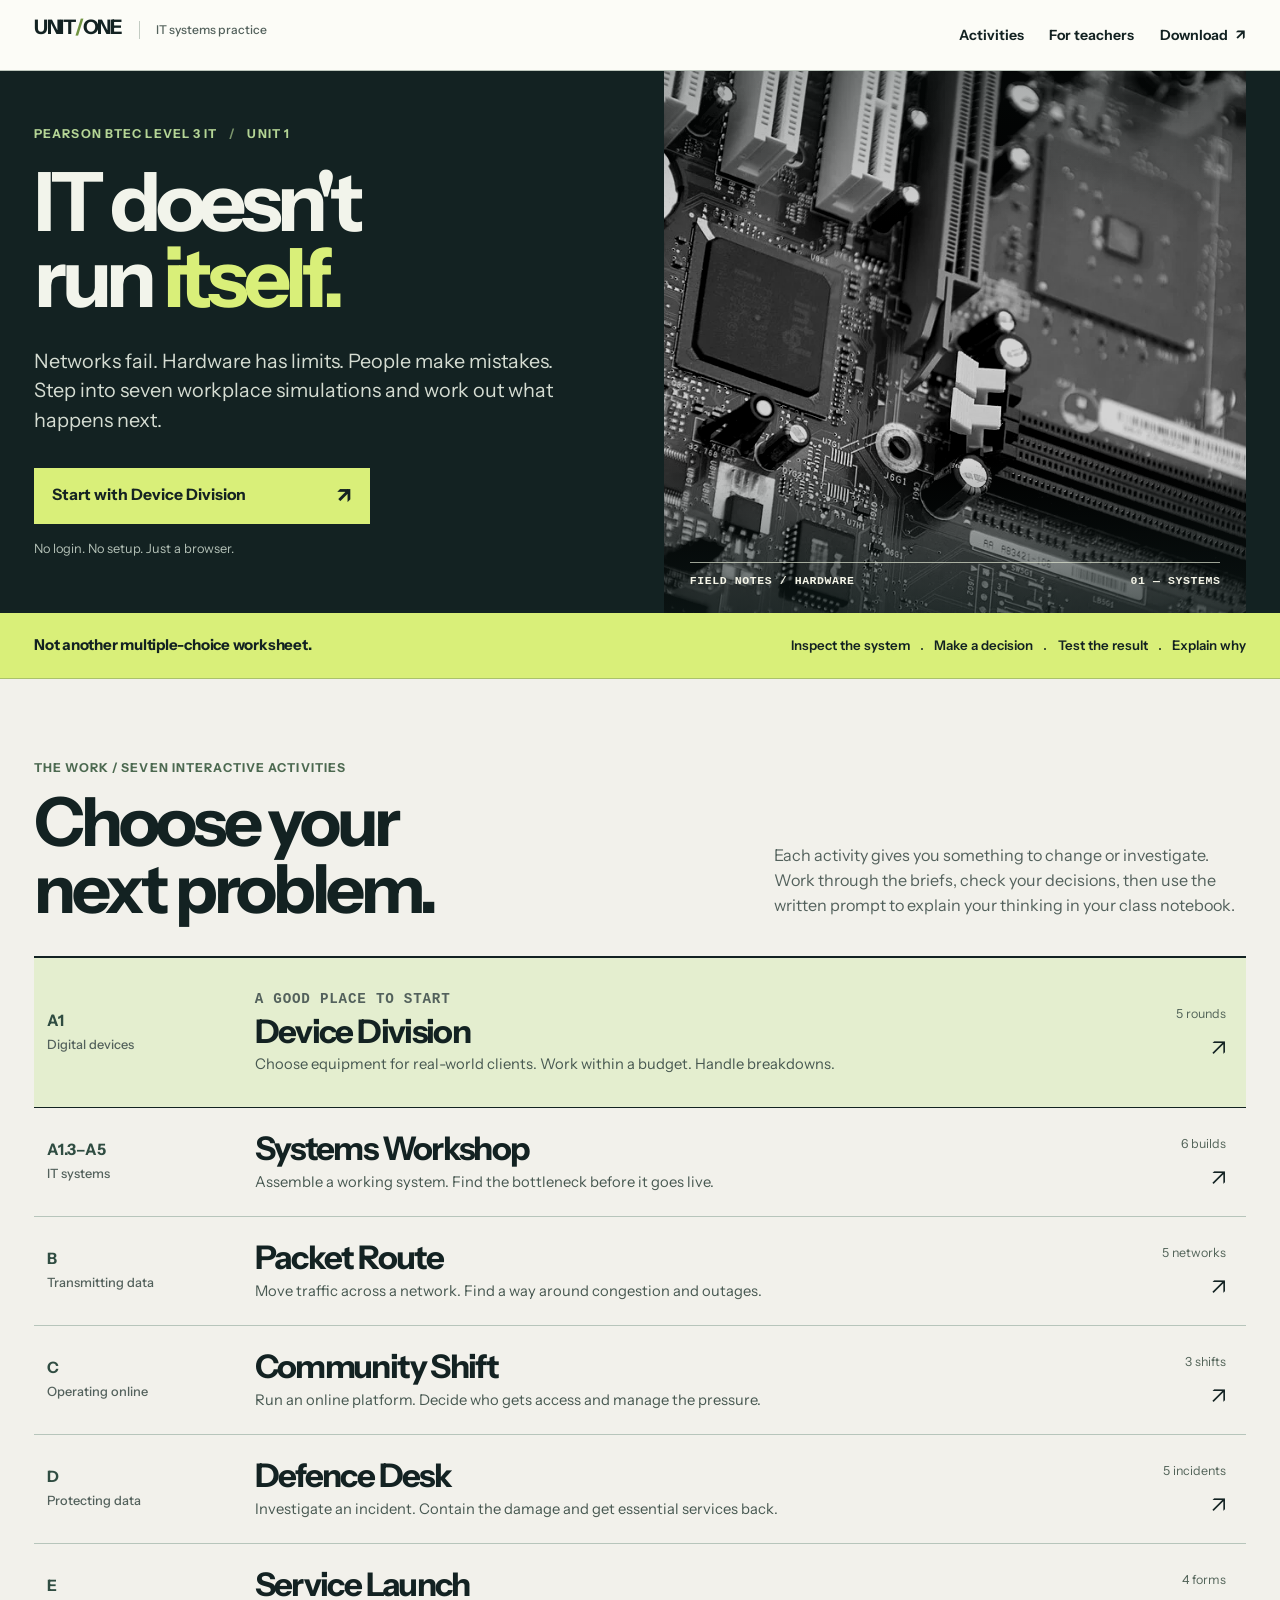
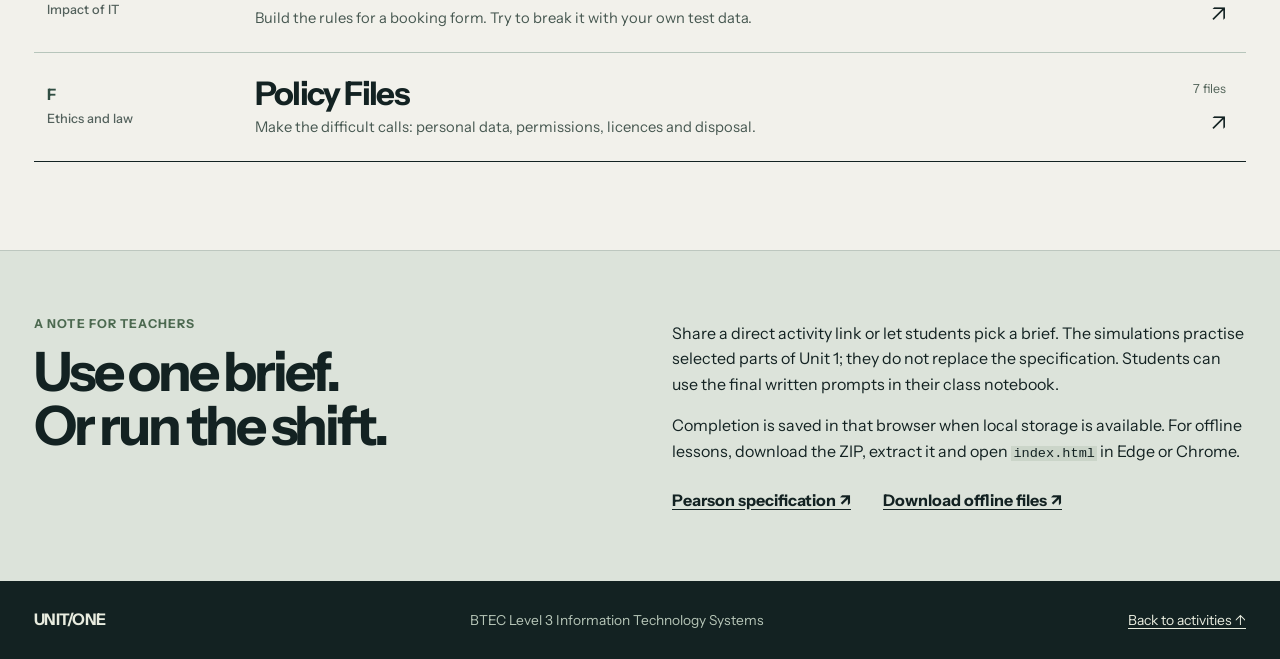
==== commit 00475d1e: "Redesign Unit One with unified editorial game interface" ====
--- a/index.html
+++ b/index.html
@@ -3,99 +3,108 @@
 <head>
   <meta charset="utf-8">
   <meta name="viewport" content="width=device-width, initial-scale=1">
-  <meta name="description" content="Playable workplace simulations for Pearson BTEC Level 3 IT Unit 1. Build IT systems, route networks, manage online services and respond to incidents.">
-  <meta name="theme-color" content="#f1ebe0">
-  <title>Unit 1 Games | BTEC Level 3 IT</title>
+  <meta name="description" content="Seven hands-on BTEC Level 3 IT Unit 1 simulations. Make decisions, test systems and explain what happened. No login required.">
+  <meta name="theme-color" content="#132222">
+  <title>Unit One — BTEC IT systems practice</title>
   <link rel="stylesheet" href="assets/styles.css?v=workbook">
+  <link rel="stylesheet" href="assets/art-direction.css?v=2">
   <script src="assets/progress.js?v=workbook" defer></script>
 </head>
 <body class="index-page">
-  <a class="skip" href="#games">Skip to the practical index</a>
+  <a class="skip" href="#games">Skip to the activities</a>
   <header class="site-header">
     <div class="wrap masthead">
-      <a class="brand" href="index.html">Unit 1 Games</a>
+      <a class="brand" href="index.html" aria-label="Unit One home"><span class="brand-mark">UNIT<span>/</span>ONE</span><span class="brand-sub">IT systems practice</span></a>
       <nav aria-label="Main navigation">
-        <a href="#games">Practical index</a>
+        <a href="#games">Activities</a>
         <a href="#teachers">For teachers</a>
+        <a class="nav-download" href="https://github.com/southernadd-cmyk/unit1games/archive/refs/heads/main.zip">Download <span aria-hidden="true">↗</span></a>
       </nav>
     </div>
   </header>
-  <main class="wrap manual">
-    <div class="manual-spread">
-      <header class="manual-cover">
-        <p class="cover-label">Pearson BTEC Level 3 IT · AAQ</p>
-        <h1><span>Information</span> <span>Technology</span> <span>Systems</span></h1>
-        <div class="cover-art">
-          <img src="assets/motherboard.webp" alt="" width="960" height="636" fetchpriority="high">
+  <main>
+    <section class="hero-shell" aria-labelledby="hero-title">
+      <div class="wrap hero-grid">
+        <div class="hero-copy">
+          <p class="hero-kicker">Pearson BTEC Level 3 IT <span aria-hidden="true">/</span> Unit 1</p>
+          <h1 id="hero-title">IT doesn't<br>run <em>itself.</em></h1>
+          <p class="hero-deck">Networks fail. Hardware has limits. People make mistakes. Step into seven workplace simulations and work out what happens next.</p>
+          <a class="hero-cta" href="games/device-division.html"><span>Start with Device Division</span><span aria-hidden="true">↗</span></a>
+          <p class="hero-smallprint">No login. No setup. Just a browser.</p>
         </div>
-        <a class="offline-link" href="https://github.com/southernadd-cmyk/unit1games/archive/refs/heads/main.zip">Download for offline use <i class="down-arrow" aria-hidden="true"></i></a>
+        <div class="hero-visual">
+          <img src="assets/motherboard.webp" alt="Close-up photograph of a computer motherboard" width="960" height="636" fetchpriority="high">
+          <div class="hero-visual-caption"><span>FIELD NOTES / HARDWARE</span><span>01 — SYSTEMS</span></div>
+        </div>
+      </div>
+    </section>
+    <div class="working-strip">
+      <div class="wrap working-strip-inner"><strong>Not another multiple-choice worksheet.</strong><span>Inspect the system <i></i> Make a decision <i></i> Test the result <i></i> Explain why</span></div>
+    </div>
+    <section class="activity-section wrap" id="games" aria-labelledby="games-title">
+      <header class="activity-intro">
+        <div><p class="section-kicker">THE WORK / SEVEN INTERACTIVE ACTIVITIES</p><h2 id="games-title">Choose your<br>next problem.</h2></div>
+        <p>Each activity gives you something to change or investigate. Work through the briefs, check your decisions, then use the written prompt to explain your thinking in your class notebook.</p>
       </header>
-      <section id="games" class="practical-index" aria-labelledby="games-title">
-        <div class="index-heading">
-          <h2 id="games-title">Practical index</h2>
-          <p>No account needed.</p>
-        </div>
-        <ol class="practical-list">
-          <li class="game-row">
-            <a class="practical" href="games/device-division.html">
-              <span class="topic-code">A1<span class="topic-name">Digital devices</span></span>
-              <span class="game-entry"><strong>Device Division</strong><span>Choose equipment for clients and deal with breakdowns.</span></span>
-              <span class="activity-count" data-briefs="5">5 rounds</span>
-            </a>
-          </li>
-          <li class="game-row" data-game-card="systems">
-            <a class="practical" href="games/play.html?game=systems">
-              <span class="topic-code">A1.3–A5<span class="topic-name">IT systems</span></span>
-              <span class="game-entry"><strong>Systems Workshop</strong><span>Fit hardware, test for bottlenecks and trace a flowchart.</span></span>
-              <span class="activity-count" data-briefs="6">6 builds</span>
-            </a>
-          </li>
-          <li class="game-row" data-game-card="network">
-            <a class="practical" href="games/play.html?game=network">
-              <span class="topic-code">B<span class="topic-name">Networks</span></span>
-              <span class="game-entry"><strong>Packet Route</strong><span>Split traffic across routes and work around failed links.</span></span>
-              <span class="activity-count" data-briefs="5">5 networks</span>
-            </a>
-          </li>
-          <li class="game-row" data-game-card="online">
-            <a class="practical" href="games/play.html?game=online">
-              <span class="topic-code">C<span class="topic-name">Online systems</span></span>
-              <span class="game-entry"><strong>Community Shift</strong><span>Deploy services, assign access and staff a moderation queue.</span></span>
-              <span class="activity-count" data-briefs="3">3 shifts</span>
-            </a>
-          </li>
-          <li class="game-row" data-game-card="security">
-            <a class="practical" href="games/play.html?game=security">
-              <span class="topic-code">D<span class="topic-name">Data protection</span></span>
-              <span class="game-entry"><strong>Defence Desk</strong><span>Contain an incident, restore a backup and verify the service.</span></span>
-              <span class="activity-count" data-briefs="5">5 incidents</span>
-            </a>
-          </li>
-          <li class="game-row" data-game-card="services">
-            <a class="practical" href="games/play.html?game=services">
-              <span class="topic-code">E<span class="topic-name">Online services</span></span>
-              <span class="game-entry"><strong>Service Launch</strong><span>Set rules for a booking form and try your own test data.</span></span>
-              <span class="activity-count" data-briefs="4">4 forms</span>
-            </a>
-          </li>
-          <li class="game-row" data-game-card="policy">
-            <a class="practical" href="games/play.html?game=policy">
-              <span class="topic-code">F<span class="topic-name">Ethics and law</span></span>
-              <span class="game-entry"><strong>Policy Files</strong><span>Redact a public export, allocate licences and plan equipment disposal.</span></span>
-              <span class="activity-count" data-briefs="7">7 files</span>
-            </a>
-          </li>
-        </ol>
-      </section>
-    </div>
-    <section id="teachers" class="teaching-notes" aria-labelledby="teacher-title">
-      <h2 id="teacher-title">For teachers</h2>
-      <div>
-        <p>Share the URL of an individual game or let students choose a brief. Completed briefs include a written task for the class notebook. Progress is saved in the browser.</p>
-        <p>To run the downloaded games offline, extract the ZIP and open <code>index.html</code> in Edge or Chrome. Keep the folders together.</p>
-        <a href="https://qualifications.pearson.com/content/dam/pdf/btec-aaqs/information-technology/2025/specification-and-sample-assessments/btec-level-3-national-ext-cert-in-it-aaq-spec.pdf">Pearson Unit 1 specification (PDF)</a>
+      <ol class="activity-ledger">
+        <li class="game-row game-row-feature">
+          <a class="practical" href="games/device-division.html">
+            <span class="topic-code">A1<span class="topic-name">Digital devices</span></span>
+            <span class="game-entry"><span class="entry-flag">A GOOD PLACE TO START</span><strong>Device Division</strong><span>Choose equipment for real-world clients. Work within a budget. Handle breakdowns.</span></span>
+            <span class="activity-meta"><span class="activity-count">5 rounds</span><span class="activity-arrow" aria-hidden="true">↗</span></span>
+          </a>
+        </li>
+        <li class="game-row" data-game-card="systems">
+          <a class="practical" href="games/play.html?game=systems">
+            <span class="topic-code">A1.3–A5<span class="topic-name">IT systems</span></span>
+            <span class="game-entry"><strong>Systems Workshop</strong><span>Assemble a working system. Find the bottleneck before it goes live.</span></span>
+            <span class="activity-meta"><span class="activity-count" data-briefs="6">6 builds</span><span class="activity-arrow" aria-hidden="true">↗</span></span>
+          </a>
+        </li>
+        <li class="game-row" data-game-card="network">
+          <a class="practical" href="games/play.html?game=network">
+            <span class="topic-code">B<span class="topic-name">Transmitting data</span></span>
+            <span class="game-entry"><strong>Packet Route</strong><span>Move traffic across a network. Find a way around congestion and outages.</span></span>
+            <span class="activity-meta"><span class="activity-count" data-briefs="5">5 networks</span><span class="activity-arrow" aria-hidden="true">↗</span></span>
+          </a>
+        </li>
+        <li class="game-row" data-game-card="online">
+          <a class="practical" href="games/play.html?game=online">
+            <span class="topic-code">C<span class="topic-name">Operating online</span></span>
+            <span class="game-entry"><strong>Community Shift</strong><span>Run an online platform. Decide who gets access and manage the pressure.</span></span>
+            <span class="activity-meta"><span class="activity-count" data-briefs="3">3 shifts</span><span class="activity-arrow" aria-hidden="true">↗</span></span>
+          </a>
+        </li>
+        <li class="game-row" data-game-card="security">
+          <a class="practical" href="games/play.html?game=security">
+            <span class="topic-code">D<span class="topic-name">Protecting data</span></span>
+            <span class="game-entry"><strong>Defence Desk</strong><span>Investigate an incident. Contain the damage and get essential services back.</span></span>
+            <span class="activity-meta"><span class="activity-count" data-briefs="5">5 incidents</span><span class="activity-arrow" aria-hidden="true">↗</span></span>
+          </a>
+        </li>
+        <li class="game-row" data-game-card="services">
+          <a class="practical" href="games/play.html?game=services">
+            <span class="topic-code">E<span class="topic-name">Impact of IT</span></span>
+            <span class="game-entry"><strong>Service Launch</strong><span>Build the rules for a booking form. Try to break it with your own test data.</span></span>
+            <span class="activity-meta"><span class="activity-count" data-briefs="4">4 forms</span><span class="activity-arrow" aria-hidden="true">↗</span></span>
+          </a>
+        </li>
+        <li class="game-row" data-game-card="policy">
+          <a class="practical" href="games/play.html?game=policy">
+            <span class="topic-code">F<span class="topic-name">Ethics and law</span></span>
+            <span class="game-entry"><strong>Policy Files</strong><span>Make the difficult calls: personal data, permissions, licences and disposal.</span></span>
+            <span class="activity-meta"><span class="activity-count" data-briefs="7">7 files</span><span class="activity-arrow" aria-hidden="true">↗</span></span>
+          </a>
+        </li>
+      </ol>
+    </section>
+    <section class="teacher-band" id="teachers" aria-labelledby="teacher-title">
+      <div class="wrap teacher-grid">
+        <div><p class="section-kicker">A NOTE FOR TEACHERS</p><h2 id="teacher-title">Use one brief.<br>Or run the shift.</h2></div>
+        <div class="teacher-copy"><p>Share a direct activity link or let students pick a brief. The simulations practise selected parts of Unit 1; they do not replace the specification. Students can use the final written prompts in their class notebook.</p><p>Completion is saved in that browser when local storage is available. For offline lessons, download the ZIP, extract it and open <code>index.html</code> in Edge or Chrome.</p><div class="teacher-links"><a href="https://qualifications.pearson.com/content/dam/pdf/btec-aaqs/information-technology/2025/specification-and-sample-assessments/btec-level-3-national-ext-cert-in-it-aaq-spec.pdf">Pearson specification <span aria-hidden="true">↗</span></a><a href="https://github.com/southernadd-cmyk/unit1games/archive/refs/heads/main.zip">Download offline files <span aria-hidden="true">↗</span></a></div></div>
       </div>
     </section>
   </main>
+  <footer class="site-footer"><div class="wrap footer-inner"><strong>UNIT/ONE</strong><span>BTEC Level 3 Information Technology Systems</span><a href="#games">Back to activities ↑</a></div></footer>
 </body>
 </html>
--- a/assets/art-direction.css
+++ b/assets/art-direction.css
@@ -0,0 +1,177 @@
+/* UNIT / ONE — cohesive editorial/operations design.
+   One sans-serif family, restrained colour, visible structure. No stat tiles. */
+:root {
+  --ink: #132222;
+  --muted: #53615c;
+  --paper: #f2f1eb;
+  --sheet: #fcfcf7;
+  --rule: #c4cec6;
+  --hard-rule: #132222;
+  --blue: #205b47;
+  --yellow: #d9ef79;
+  --red: #a33e29;
+  --green: #235b44;
+  --selected: #e6eedb;
+  font-family: "Instrument Sans", "Segoe UI", Arial, sans-serif;
+  background: var(--paper);
+}
+html { scroll-behavior: smooth; }
+body { background: var(--paper); }
+a, button { -webkit-tap-highlight-color: transparent; }
+:focus-visible { outline: 3px solid #63823c; outline-offset: 3px; }
+.site-header { background: var(--sheet); box-shadow: none; border-bottom: 1px solid #bdc6bd; }
+.masthead { min-height: 70px; gap: 1rem; }
+.masthead .brand { display: inline-flex; gap: 1.1rem; align-items: baseline; color: var(--ink); text-decoration: none; }
+.brand-mark { font-size: 1.25rem; font-weight: 800; letter-spacing: -.075em; white-space: nowrap; }
+.brand-mark > span { color: #719441; padding-inline: .03em; }
+.brand-sub { border-left: 1px solid #c3ccc3; padding-left: 1rem; font-size: .76rem; font-weight: 500; letter-spacing: .005em; color: var(--muted); }
+.masthead nav { display: flex; gap: 1.6rem; font-size: .88rem; font-weight: 650; }
+.masthead nav a { text-decoration: none; }
+.masthead nav a:hover { text-decoration: underline; text-underline-offset: .25rem; }
+.nav-download { display: inline-flex; gap: .45rem; white-space: nowrap; }
+.nav-download span { font-size: 1.02em; }
+.index-page .wrap { width: min(1270px, calc(100% - 4.25rem)); }
+.hero-shell { background: #132222; color: #f2f4eb; }
+.hero-grid { display: grid; grid-template-columns: minmax(0, 1.04fr) minmax(0, .96fr); min-height: 500px; align-items: stretch; }
+.hero-copy { display: flex; flex-direction: column; align-items: start; justify-content: center; padding: 3.4rem 3.5rem 3.4rem 0; }
+.hero-kicker, .section-kicker { font-size: .77rem; font-weight: 750; text-transform: uppercase; letter-spacing: .09em; line-height: 1.5; }
+.hero-kicker { color: #b4d595; }
+.hero-kicker span { display: inline-block; padding-inline: .55rem; opacity: .65; }
+.hero-copy h1 { margin-top: 1.25rem; font-size: clamp(3.75rem, 6.4vw, 7.35rem); font-weight: 750; line-height: .93; letter-spacing: -.065em; }
+.hero-copy h1 em { color: var(--yellow); font-style: normal; }
+.hero-deck { margin-top: 1.9rem; max-width: 34rem; font-size: clamp(1.06rem, 1.6vw, 1.24rem); line-height: 1.5; color: #d5dcd2; }
+.hero-cta { display: inline-flex; align-items: center; justify-content: space-between; gap: 2.3rem; min-height: 56px; min-width: min(100%, 21rem); padding: .8rem 1.1rem; margin-top: 2rem; text-decoration: none; font-weight: 750; font-size: .98rem; color: #152322; background: var(--yellow); transition: background .16s ease, transform .16s ease; }
+.hero-cta:hover { background: #edfcad; transform: translateY(-2px); }
+.hero-cta span:last-child { font-size: 1.3rem; }
+.hero-smallprint { margin-top: 1rem; font-size: .8rem; color: #b4c1b7; }
+.hero-visual { min-height: 100%; position: relative; overflow: hidden; background: #394942; }
+.hero-visual::before { content: ""; position: absolute; inset: 0; z-index: 1; background: linear-gradient(0deg,#101d1ca8 0%,transparent 28%,transparent 72%,#101d1c38 100%); pointer-events: none; }
+.hero-visual img { display: block; width: 100%; height: 100%; min-height: 500px; object-fit: cover; object-position: 47% center; filter: grayscale(1) contrast(1.2) brightness(.83); }
+.hero-visual-caption { position: absolute; z-index: 2; bottom: 1.5rem; left: 1.6rem; right: 1.6rem; display: flex; flex-wrap: wrap; gap: .3rem 1rem; justify-content: space-between; border-top: 1px solid #e1e6d3b0; padding-top: .7rem; font: 650 .72rem/1.3 var(--mono); letter-spacing: .05em; color: #f5f5e8; }
+.working-strip { background: var(--yellow); border-bottom: 1px solid #aac26b; }
+.working-strip-inner { display: flex; align-items: center; justify-content: space-between; flex-wrap: wrap; gap: .5rem 1rem; min-height: 65px; padding-block: .8rem; }
+.working-strip strong { font-size: .94rem; font-weight: 750; letter-spacing: -.015em; }
+.working-strip span { display: flex; flex-wrap: wrap; align-items: baseline; gap: .35rem .7rem; font-size: .83rem; font-weight: 600; }
+.working-strip i { display: inline-block; width: 2px; height: 2px; border-radius: 50%; background: var(--ink); vertical-align: middle; }
+.activity-section { padding-block: 5rem 5.5rem; scroll-margin-top: 1rem; }
+.activity-intro { display: grid; grid-template-columns: minmax(0,1.2fr) minmax(0,.8fr); align-items: end; gap: 2rem; margin-bottom: 2.1rem; }
+.section-kicker { color: #4c6950; }
+.activity-intro h2, .teacher-grid h2 { font-size: clamp(2.8rem, 5.3vw, 5.7rem); font-weight: 730; line-height: .98; letter-spacing: -.059em; margin-top: .75rem; }
+.activity-intro > p { max-width: 33rem; color: var(--muted); line-height: 1.55; font-size: 1.01rem; padding-bottom: .25rem; }
+.activity-ledger { list-style: none; padding: 0; margin: 0; border-top: 2px solid var(--ink); }
+.activity-ledger .game-row { border-bottom: 1px solid #b7c5bb; }
+.activity-ledger .game-row:last-child { border-color: var(--ink); }
+.activity-ledger .practical { grid-template-columns: minmax(7.3rem, 16%) minmax(0,1fr) minmax(5.7rem, 11%); gap: 1.2rem; min-height: 108px; padding: 1.3rem 1.25rem 1.3rem .8rem; transition: background .15s ease; }
+.activity-ledger .practical:hover, .activity-ledger .practical:focus-visible { background: #e7eede; }
+.activity-ledger .topic-code { color: #304d42; font: 750 .98rem/1.2 "Instrument Sans", "Segoe UI", sans-serif; }
+.activity-ledger .topic-name { margin-top: .4rem; color: var(--muted); font-size: .8rem; font-weight: 500; line-height: 1.3; }
+.activity-ledger .game-entry { gap: .34rem; }
+.activity-ledger .game-entry strong { font-size: clamp(1.45rem, 2.55vw, 2.2rem); font-weight: 740; letter-spacing: -.05em; text-decoration: none; line-height: 1.07; }
+.activity-ledger .practical:hover .game-entry strong { text-decoration: underline; text-decoration-thickness: 1.5px; text-underline-offset: .19em; color: var(--ink); }
+.activity-ledger .game-entry > span:last-child { color: #475851; font-size: .92rem; line-height: 1.45; }
+.activity-ledger .activity-meta { display: flex; flex-direction: column; justify-content: space-between; align-items: end; min-height: 3.4rem; gap: .3rem; }
+.activity-ledger .activity-count { font-size: .78rem; white-space: normal; text-align: right; color: #536459; }
+.activity-arrow { font-size: 1.45rem; line-height: 1; transition: transform .15s ease; }
+.practical:hover .activity-arrow { transform: translate(3px, -3px); }
+.activity-ledger .game-row-feature { background: #e4eecf; border-bottom: 1px solid var(--ink); }
+.activity-ledger .game-row-feature .practical { min-height: 149px; }
+.activity-ledger .game-row-feature .practical:hover { background: #d9e9ba; }
+.entry-flag { color: #376147; font: 800 .7rem/1.3 var(--mono); letter-spacing: .055em; }
+.teacher-band { background: #dce3da; border-top: 1px solid #bdc7bf; padding-block: 4rem 4.3rem; scroll-margin-top: .8rem; }
+.teacher-grid { display: grid; grid-template-columns: 1fr 1fr; gap: 2rem 4rem; }
+.teacher-grid h2 { font-size: clamp(2.4rem, 4.25vw, 4.4rem); }
+.teacher-copy { padding-top: .35rem; max-width: 40rem; }
+.teacher-copy p { line-height: 1.6; font-size: 1rem; }
+.teacher-copy p + p { margin-top: 1rem; }
+.teacher-copy code { background: #cbd5c9; padding: 0 .15rem; font-family: var(--mono); font-size: .85em; }
+.teacher-links { display: flex; flex-wrap: wrap; gap: .6rem 2rem; margin-top: 1.5rem; }
+.teacher-links a { font-weight: 750; text-underline-offset: .2rem; }
+.site-footer { background: #132222; color: #e8ecdf; }
+.footer-inner { display: flex; align-items: baseline; justify-content: space-between; flex-wrap: wrap; gap: .5rem 1rem; padding-block: 1.7rem; }
+.footer-inner strong { font-weight: 800; letter-spacing: -.045em; }
+.footer-inner span { color: #b7c6b8; font-size: .86rem; }
+.footer-inner a { font-size: .87rem; text-underline-offset: .2rem; }
+/* Simulation workspaces: the same visual language, with controls still functional. */
+.simulation-page .play-page { padding-block: 1.5rem 4rem; }
+.simulation-page .play-header { background: #132222; color: #f6f7ed; border-bottom: 0; padding: 2rem 2.25rem; margin-bottom: 1.7rem; grid-template-columns: minmax(0, 1fr) minmax(13rem, .58fr); gap: .6rem 2rem; align-items: end; }
+.simulation-page .course-topic { color: #d9ef79; font-size: .79rem; text-transform: uppercase; letter-spacing: .065em; font-weight: 700; }
+.simulation-page .play-header h1 { font-size: clamp(2.6rem, 5vw, 4.9rem); font-weight: 750; line-height: 1; letter-spacing: -.056em; }
+.simulation-page .play-header > p:last-child { color: #d7dfd2; font-size: 1rem; line-height: 1.55; }
+.simulation-page .station-layout { grid-template-columns: minmax(11rem, 20%) minmax(0, 1fr); gap: 2rem; }
+.simulation-page .mission-menu { padding: .1rem 1.05rem 0 0; border-right: 1px solid #b4c4b9; }
+.simulation-page .menu-header { border-bottom: 2px solid var(--hard-rule); padding: 0 0 .85rem; }
+.simulation-page .menu-header strong { font-weight: 750; }
+.simulation-page .mission-tab { min-height: 50px; padding: .65rem .4rem .65rem .2rem; gap: .4rem; font-size: .89rem; }
+.simulation-page .mission-tab[aria-current] { color: #164e3b; box-shadow: inset 3px 0 #67904d; padding-left: .65rem; background: #e5eddb; }
+.simulation-page .mission-tab:hover > span:first-child { color: #1d5b43; }
+.simulation-page .brief { padding: .2rem 0 1.2rem; border-bottom: 2px solid var(--ink); }
+.simulation-page .brief h2 { font-size: clamp(1.75rem, 3.3vw, 2.6rem); font-weight: 740; letter-spacing: -.045em; }
+.simulation-page .brief p { font-size: 1rem; line-height: 1.6; color: #44534c; }
+.simulation-page .station-body { padding-top: 1.3rem; }
+.simulation-page .panel { padding-top: .85rem; border-top-color: #bac8bc; }
+.simulation-page .panel h3 { font-size: 1.11rem; letter-spacing: -.01em; }
+.simulation-page .control { background: #f8faf2; border-color: #a8b9ac; border-radius: 2px; font-weight: 680; }
+.simulation-page .control:hover:not(:disabled) { border-color: #234b37; background: #e6eedd; }
+.simulation-page .control[aria-pressed="true"] { color: #1b4935; border-color: #3d7151; background: #dfeaca; }
+.simulation-page .control.primary { color: #eff7e4; background: #204d3c; border-color: #204d3c; }
+.simulation-page .control.primary:hover:not(:disabled) { background: #123728; color: #fff; }
+.simulation-page .bay, .simulation-page .stock { background: #f6f6f0; border-color: #bfc8bc; border-radius: 0; }
+.simulation-page .bay.active, .simulation-page .stock.active { background: #e5eedb; }
+.simulation-page .hardware-bench .bay { background: #293a55; border-color: #8793a4; }
+.simulation-page .hardware-bench .bay.active { background: #364769; border-color: #e6eaa4; }
+.simulation-page .notice, .simulation-page .debrief { padding: .8rem .95rem; }
+.simulation-page .debrief { background: #e6efdb; }
+.simulation-page .case-material, .simulation-page .form-proof { border-radius: 0; }
+@media (max-width: 940px) {
+  .index-page .wrap { width: calc(100% - 2.4rem); }
+  .hero-grid { min-height: 450px; }
+  .hero-copy { padding-right: 1.8rem; }
+  .hero-copy h1 { font-size: clamp(3.2rem, 7vw, 5.7rem); }
+  .hero-visual img { min-height: 450px; }
+  .simulation-page .station-layout { grid-template-columns: 1fr; gap: 1.4rem; }
+  .simulation-page .mission-menu { position: static; padding: 0 0 .85rem; border-right: 0; border-bottom: 1px solid var(--rule); }
+  .simulation-page .mission-menu ul { display: flex; gap: .2rem .55rem; overflow-x: auto; flex-wrap: nowrap; padding-bottom: .2rem; scrollbar-width: thin; }
+  .simulation-page .mission-menu li { border: 0; flex: 0 0 auto; }
+  .simulation-page .mission-tab { padding: .6rem .75rem; border-bottom: 2px solid transparent; white-space: nowrap; }
+  .simulation-page .mission-tab[aria-current] { box-shadow: none; border-bottom-color: #285440; padding-left: .75rem; }
+}
+@media (max-width: 700px) {
+  .masthead { min-height: 60px; }
+  .brand-sub, .masthead .nav-download { display: none; }
+  .masthead nav { gap: 1.1rem; }
+  .index-page .wrap { width: calc(100% - 1.5rem); }
+  .hero-grid { display: flex; flex-direction: column; min-height: 0; }
+  .hero-copy { padding: 3rem .1rem 2.4rem; }
+  .hero-copy h1 { font-size: clamp(3.7rem, 12.5vw, 6rem); margin-top: 1.1rem; }
+  .hero-deck { margin-top: 1.5rem; }
+  .hero-visual { min-height: 210px; max-height: 280px; }
+  .hero-visual img { min-height: 210px; height: 280px; }
+  .hero-visual-caption { bottom: 1rem; left: 1rem; right: 1rem; }
+  .working-strip-inner { gap: .35rem; padding-block: .95rem; }
+  .working-strip span { font-size: .78rem; }
+  .activity-section { padding-block: 3.4rem 3.7rem; }
+  .activity-intro { grid-template-columns: 1fr; gap: 1rem; margin-bottom: 1.8rem; }
+  .activity-intro h2 { font-size: clamp(3rem, 10vw, 4.5rem); }
+  .activity-ledger .practical { grid-template-columns: 4.5rem minmax(0,1fr) 2rem; gap: .75rem; min-height: 108px; padding: 1.25rem .35rem 1.25rem .1rem; }
+  .activity-ledger .game-row-feature .practical { min-height: 142px; }
+  .activity-ledger .game-entry strong { font-size: clamp(1.35rem, 5.8vw, 2rem); }
+  .activity-ledger .game-entry > span:last-child { font-size: .84rem; }
+  .activity-ledger .activity-meta { align-items: end; justify-content: center; min-height: 0; }
+  .activity-ledger .activity-count { display: none; }
+  .activity-ledger .topic-code { font-size: .86rem; }
+  .activity-ledger .topic-name { font-size: .73rem; overflow-wrap: normal; }
+  .teacher-band { padding-block: 3rem; }
+  .teacher-grid { grid-template-columns: 1fr; gap: 1.5rem; }
+  .footer-inner { align-items: start; }
+  .footer-inner span { width: 100%; }
+  .simulation-page .play-header { grid-template-columns: 1fr; padding: 1.5rem 1.15rem; gap: .6rem; }
+  .simulation-page .play-header h1 { font-size: clamp(2.45rem, 9vw, 3.5rem); }
+  .simulation-page .mission-tab { white-space: normal; text-align: left; max-width: 15rem; }
+  .simulation-page .brief { display: block; }
+  .simulation-page .brief > .control { margin-top: .7rem; }
+}
+@media (prefers-reduced-motion: reduce) {
+  html { scroll-behavior: auto; }
+  .hero-cta, .activity-arrow, .activity-ledger .practical { transition: none; }
+  .hero-cta:hover { transform: none; }
+}
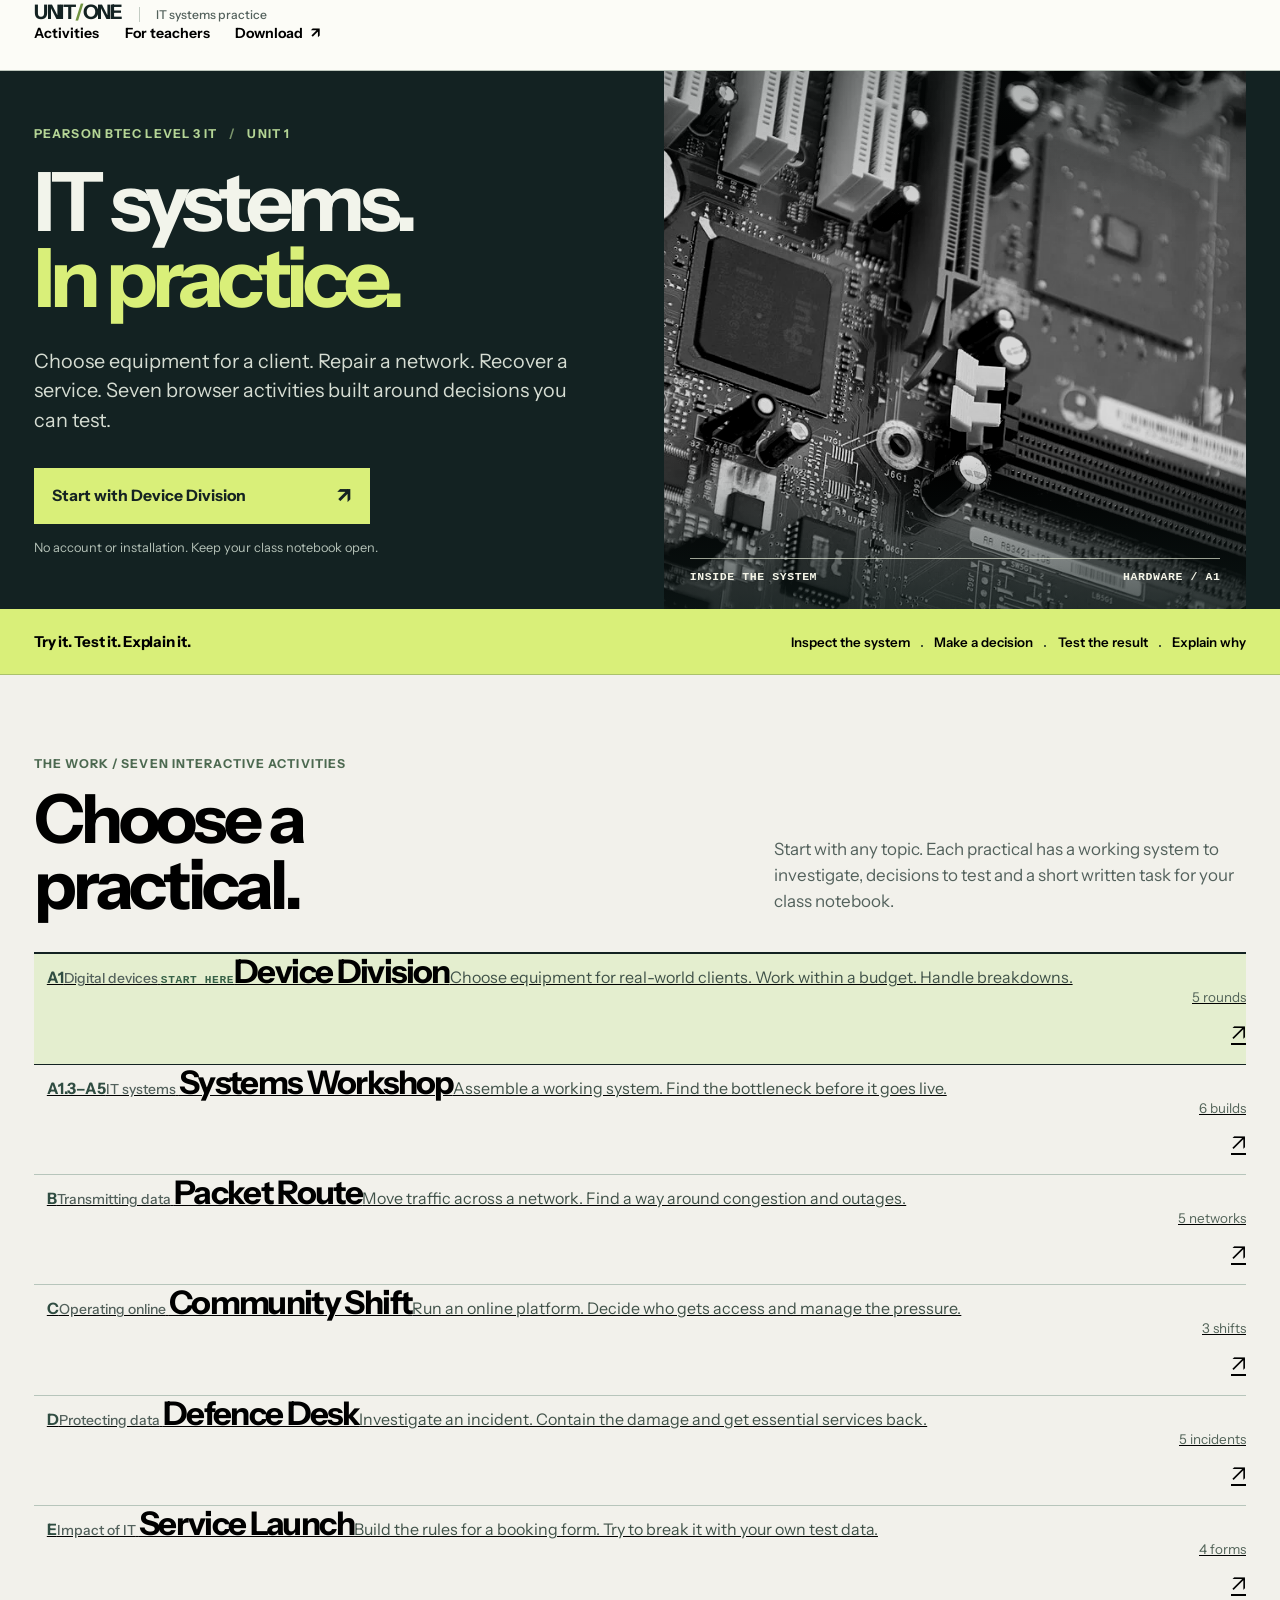
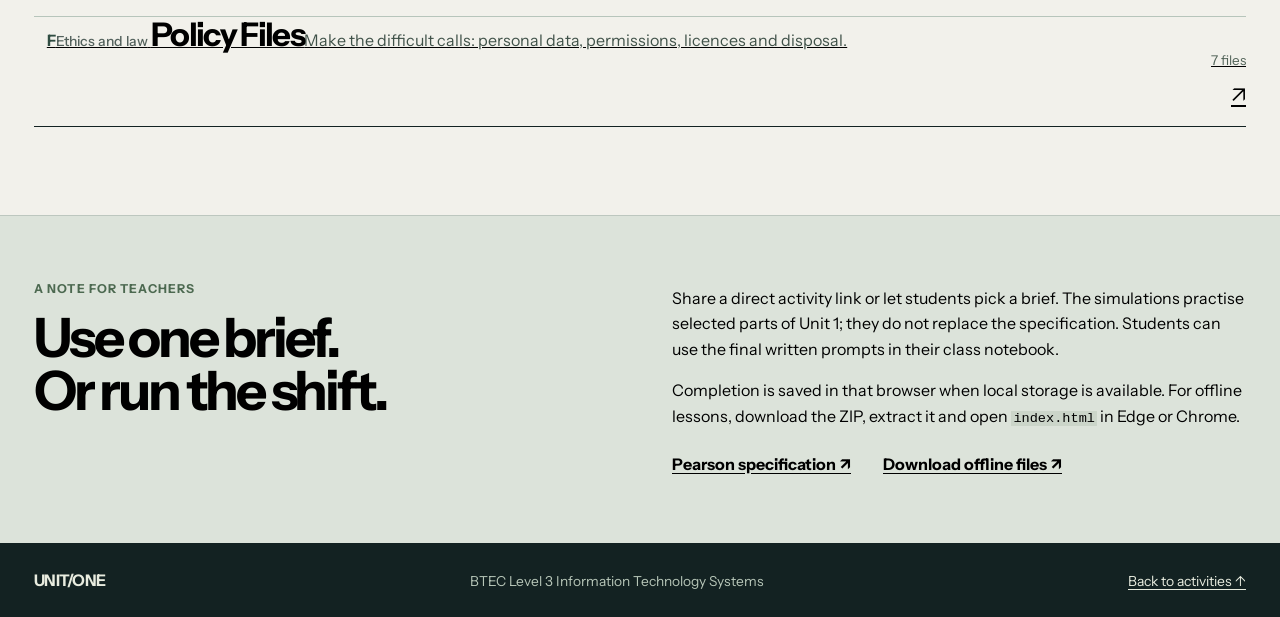
==== commit 6bf00282: "Refine Unit One editorial design, consolidate CSS and replace emoji icons" ====
--- a/index.html
+++ b/index.html
@@ -6,8 +6,7 @@
   <meta name="description" content="Seven hands-on BTEC Level 3 IT Unit 1 simulations. Make decisions, test systems and explain what happened. No login required.">
   <meta name="theme-color" content="#132222">
   <title>Unit One — BTEC IT systems practice</title>
-  <link rel="stylesheet" href="assets/styles.css?v=workbook">
-  <link rel="stylesheet" href="assets/art-direction.css?v=2">
+  <link rel="stylesheet" href="assets/styles.css?v=3">
   <script src="assets/progress.js?v=workbook" defer></script>
 </head>
 <body class="index-page">
@@ -27,30 +26,30 @@
       <div class="wrap hero-grid">
         <div class="hero-copy">
           <p class="hero-kicker">Pearson BTEC Level 3 IT <span aria-hidden="true">/</span> Unit 1</p>
-          <h1 id="hero-title">IT doesn't<br>run <em>itself.</em></h1>
-          <p class="hero-deck">Networks fail. Hardware has limits. People make mistakes. Step into seven workplace simulations and work out what happens next.</p>
+          <h1 id="hero-title">IT systems.<br><em>In practice.</em></h1>
+          <p class="hero-deck">Choose equipment for a client. Repair a network. Recover a service. Seven browser activities built around decisions you can test.</p>
           <a class="hero-cta" href="games/device-division.html"><span>Start with Device Division</span><span aria-hidden="true">↗</span></a>
-          <p class="hero-smallprint">No login. No setup. Just a browser.</p>
+          <p class="hero-smallprint">No account or installation. Keep your class notebook open.</p>
         </div>
         <div class="hero-visual">
-          <img src="assets/motherboard.webp" alt="Close-up photograph of a computer motherboard" width="960" height="636" fetchpriority="high">
-          <div class="hero-visual-caption"><span>FIELD NOTES / HARDWARE</span><span>01 — SYSTEMS</span></div>
+          <img src="assets/motherboard.webp" alt="Close-up of computer motherboard components and circuit traces" width="960" height="636" fetchpriority="high">
+          <div class="hero-visual-caption"><span>INSIDE THE SYSTEM</span><span>HARDWARE / A1</span></div>
         </div>
       </div>
     </section>
     <div class="working-strip">
-      <div class="wrap working-strip-inner"><strong>Not another multiple-choice worksheet.</strong><span>Inspect the system <i></i> Make a decision <i></i> Test the result <i></i> Explain why</span></div>
+      <div class="wrap working-strip-inner"><strong>Try it. Test it. Explain it.</strong><span>Inspect the system <i></i> Make a decision <i></i> Test the result <i></i> Explain why</span></div>
     </div>
     <section class="activity-section wrap" id="games" aria-labelledby="games-title">
       <header class="activity-intro">
-        <div><p class="section-kicker">THE WORK / SEVEN INTERACTIVE ACTIVITIES</p><h2 id="games-title">Choose your<br>next problem.</h2></div>
-        <p>Each activity gives you something to change or investigate. Work through the briefs, check your decisions, then use the written prompt to explain your thinking in your class notebook.</p>
+        <div><p class="section-kicker">THE WORK / SEVEN INTERACTIVE ACTIVITIES</p><h2 id="games-title">Choose a<br>practical.</h2></div>
+        <p>Start with any topic. Each practical has a working system to investigate, decisions to test and a short written task for your class notebook.</p>
       </header>
       <ol class="activity-ledger">
         <li class="game-row game-row-feature">
           <a class="practical" href="games/device-division.html">
             <span class="topic-code">A1<span class="topic-name">Digital devices</span></span>
-            <span class="game-entry"><span class="entry-flag">A GOOD PLACE TO START</span><strong>Device Division</strong><span>Choose equipment for real-world clients. Work within a budget. Handle breakdowns.</span></span>
+            <span class="game-entry"><span class="entry-flag">START HERE</span><strong>Device Division</strong><span>Choose equipment for real-world clients. Work within a budget. Handle breakdowns.</span></span>
             <span class="activity-meta"><span class="activity-count">5 rounds</span><span class="activity-arrow" aria-hidden="true">↗</span></span>
           </a>
         </li>
--- a/assets/styles.css
+++ b/assets/styles.css
@@ -5,88 +5,19 @@
   font-stretch: 75% 100%;
   font-display: swap;
 }
-:root {
-  color-scheme: light;
-  --ink: #20211e;
-  --muted: #595a53;
-  --paper: #efeade;
-  --sheet: #fffdf6;
-  --rule: #c8c2b3;
-  --hard-rule: #282a24;
-  --blue: #233e80;
-  --yellow: #f0da55;
-  --red: #912e1f;
-  --green: #1e5c3b;
-  --selected: #e9edf5;
-  --mono: "IBM Plex Mono", Consolas, "Courier New", monospace;
-  font: 16px/1.46 "Instrument Sans", "Segoe UI", sans-serif;
-  color: var(--ink);
-  background: var(--paper);
-}
 * { box-sizing: border-box; }
 body { margin: 0; }
-h1, h2, h3, p, figure { margin: 0; }
+h1,h2,h3,p,figure { margin: 0; }
 p + p { margin-top: .56rem; }
-h1, h2, h3 { line-height: 1.12; }
+h1,h2,h3 { line-height: 1.12; }
 a { color: inherit; }
-button, input { font: inherit; color: inherit; }
+button,input { font: inherit; color: inherit; }
 button:not(:disabled) { cursor: pointer; }
-:focus-visible { outline: 2px solid var(--blue); outline-offset: 3px; }
 [tabindex="-1"]:focus { outline: none; }
 .wrap { width: min(1248px, calc(100% - 4rem)); margin-inline: auto; }
 .skip { position: fixed; z-index: 20; top: .45rem; left: .45rem; transform: translateY(-200%); padding: .61rem .74rem; background: var(--sheet); border: 1px solid; }
 .skip:focus { transform: translateY(0); }
 .mono { font: 700 .73rem/1.42 var(--mono); letter-spacing: .045em; text-transform: uppercase; }
-
-.site-header { background: var(--sheet); box-shadow: 0 1px 0 var(--hard-rule); }
-.masthead { min-height: 57px; display: flex; align-items: center; justify-content: space-between; gap: .8rem; }
-.masthead a { display: inline-flex; align-items: center; min-height: 44px; text-decoration: none; }
-.masthead a:hover { text-decoration: underline; text-underline-offset: .2em; }
-.masthead nav { display: flex; align-items: center; gap: 1.35rem; font-size: .9rem; }
-.brand { font-weight: 700; }
-
-.manual { padding-block: 2.15rem 3rem; }
-.manual-spread { display: grid; grid-template-columns: minmax(16.5rem, 30%) minmax(0, 1fr); border: 1px solid var(--hard-rule); }
-.manual-cover { display: flex; container-type: inline-size; flex-direction: column; gap: 1rem; overflow: hidden; padding: 1.7rem 1.68rem 1.42rem; background: var(--yellow); border-right: 1px solid var(--hard-rule); }
-.cover-label { border-bottom: 1px solid var(--hard-rule); padding-bottom: .63rem; font-weight: 600; font-size: .84rem; }
-.manual-cover h1 {
-  font-size: clamp(2rem, 22cqi, 4.2rem);
-  font-weight: 650;
-  font-stretch: 79%;
-  line-height: .98;
-  letter-spacing: -.036em;
-  overflow-wrap: anywhere;
-}
-.manual-cover h1 span { display: block; }
-.cover-art { margin: auto -1.68rem 0; height: clamp(10.4rem, 20vw, 16.25rem); background: #efdc57; border-block: 1px solid var(--hard-rule); overflow: hidden; }
-.cover-art img { width: 100%; height: 100%; display: block; object-fit: cover; object-position: 52% 53%; filter: grayscale(1) contrast(1.18) brightness(1.06); mix-blend-mode: multiply; }
-.offline-link { display: inline-flex; align-items: center; justify-content: space-between; gap: .65rem; min-height: 44px; font-weight: 650; font-size: .94rem; text-underline-offset: .22em; }
-.down-arrow { position: relative; width: 1rem; height: 1.1rem; flex: none; }
-.down-arrow::before { content: ""; position: absolute; top: .12rem; left: .45rem; height: .66rem; border-left: 1.5px solid currentColor; }
-.down-arrow::after { content: ""; position: absolute; bottom: .23rem; left: .25rem; width: .4rem; height: .4rem; border-bottom: 1.5px solid; border-right: 1.5px solid; transform: rotate(45deg); }
-.practical-index { background: var(--sheet); padding: 1.43rem 1.8rem 1.48rem; scroll-margin-top: 1rem; }
-.index-heading { display: flex; justify-content: space-between; align-items: end; flex-wrap: wrap; gap: .3rem .8rem; padding-bottom: .77rem; border-bottom: 2px solid var(--hard-rule); }
-.index-heading h2 { font-size: clamp(1.62rem, 3.3vw, 2.7rem); font-weight: 640; letter-spacing: -.035em; }
-.index-heading p { color: var(--muted); font-size: .89rem; padding-bottom: .13rem; }
-.practical-list { list-style: none; margin: 0; padding: 0; }
-.game-row { border-bottom: 1px solid var(--rule); }
-.game-row:last-child { border-color: var(--hard-rule); }
-.practical { display: grid; grid-template-columns: minmax(5.6rem, 15%) minmax(0,1fr) auto; gap: .65rem; align-items: center; min-height: 66px; padding: .57rem .55rem .57rem .32rem; text-decoration: none; }
-.practical:hover, .practical:focus-visible { background: #f8f2dd; }
-.practical:focus-visible { outline-offset: -2px; }
-.topic-code { font: 700 .85rem/1.25 var(--mono); color: var(--blue); padding-right: .15rem; }
-.topic-name { display: block; font: 500 .78rem/1.27 "Instrument Sans", "Segoe UI", sans-serif; margin-top: .18rem; color: var(--muted); }
-.game-entry { display: grid; gap: .15rem; min-width: 0; }
-.game-entry strong { font-size: clamp(1.12rem, 1.9vw, 1.47rem); font-weight: 660; letter-spacing: -.021em; line-height: 1.12;
-  text-decoration: underline 1px #a29d8d; text-underline-offset: .17em; }
-.practical:hover .game-entry strong, .practical:focus-visible .game-entry strong { color: var(--blue); text-decoration-color: currentColor; }
-.game-entry > span { font-size: .89rem; line-height: 1.3; color: var(--muted); }
-.activity-count { text-align: right; white-space: nowrap; font-size: .83rem; color: var(--muted); }
-.teaching-notes { display: grid; grid-template-columns: minmax(10rem, 24%) minmax(0,1fr); gap: .85rem 1.1rem; border-top: 1px solid var(--hard-rule); max-width: 58rem; margin-top: 2.1rem; padding-top: 1rem; scroll-margin-top: 1rem; }
-.teaching-notes h2 { font-size: 1.48rem; font-weight: 640; letter-spacing: -.023em; }
-.teaching-notes p, .teaching-notes a { font-size: .93rem; }
-.teaching-notes a { display: inline-block; margin-top: .55rem; color: var(--blue); }
-
 .play-page { padding-block: 1.5rem 3rem; }
 .play-header { display: grid; grid-template-columns: minmax(0,1fr) minmax(14rem, 40%); gap: .2rem 1.5rem; align-items: end; border-bottom: 2px solid var(--hard-rule); padding-bottom: .66rem; margin-bottom: .84rem; }
 .course-topic { grid-column: 1/-1; color: var(--muted); font-size: .86rem; font-weight: 550; }
@@ -240,49 +171,199 @@
 .source-line { color: var(--blue); font-size: .87rem; }
 
 @media (max-width: 1050px) {
-  .wrap { width: calc(100% - 2.4rem); }
-  .manual-spread { grid-template-columns: minmax(14.6rem, 29%) minmax(0,1fr); }
-  .manual-cover { padding-inline: 1.2rem; }
-  .cover-art { margin-inline: -1.2rem; }
-  .practical-index { padding-inline: 1.18rem; }
-  .hardware-layout, .deployment-layout, .validation-layout { grid-template-columns: minmax(0,1fr) minmax(0,1fr); }
-}
-@media (max-width: 820px) {
-  .manual-spread { grid-template-columns: minmax(13.4rem, 29%) minmax(0,1fr); }
-  .practical { grid-template-columns: minmax(4.4rem,15%) minmax(0,1fr) auto; }
-  .station-layout { grid-template-columns: 1fr; }
-  .mission-menu { position: static; padding-right: 0; }
-  .mission-menu ul { display: flex; flex-wrap: wrap; column-gap: .65rem; }
-  .mission-menu li + li { border: 0; }
-  .mission-tab { width: auto; }
+ .wrap { width: calc(100% - 2.4rem); }
+ .hardware-layout,.deployment-layout,.validation-layout { grid-template-columns: repeat(2,minmax(0,1fr)); }
 }
 @media (max-width: 620px) {
-  .wrap { width: calc(100% - 1.25rem); }
-  .masthead nav { gap: .64rem; font-size: .82rem; }
-  .manual { padding-top: .82rem; }
-  .manual-spread, .teaching-notes, .play-header, .hardware-layout, .network-layout, .deployment-layout, .incident-layout, .validation-layout { grid-template-columns: minmax(0,1fr); }
-  .manual-cover { border: 0; border-bottom: 1px solid var(--hard-rule); gap: .52rem; padding: .78rem .8rem; }
-  .manual-cover .cover-label { border: 0; padding: 0; }
-  .manual-cover h1 { font-size: clamp(1.95rem, 7.4vw, 2.75rem); }
-  .manual-cover h1 span { display: inline; }
-  .cover-art { display: none; }
-  .offline-link { align-self: start; font-size: .83rem; }
-  .practical-index { padding: .73rem .66rem .78rem; }
-  .practical { min-height: 61px; gap: .4rem; grid-template-columns: 3.6rem minmax(0,1fr); padding-inline: 0 .16rem; }
-  .game-entry strong { font-size: 1.1rem; }
-  .game-entry > span { font-size: .88rem; }
-  .topic-code { font-size: .78rem; }
-  .topic-name { font-size: .7rem; }
-  .activity-count { display: none; }
-  .brief { flex-wrap: wrap; }
-  .station-body { padding-block: .68rem; }
-  .play-header > p:last-child { padding: .18rem 0 0; }
-  .hardware-bench .bay-grid { grid-template-columns: 1fr 1fr; }
-}
-@media (max-width: 365px) {
-  .masthead { gap: .4rem; }
-  .masthead nav { gap: .45rem; }
-  .masthead .brand { font-size: .87rem; }
-  .signals dd { font-size: .92rem; }
-}
+ .wrap { width: calc(100% - 1.25rem); }
+ .hardware-layout,.network-layout,.deployment-layout,.incident-layout,.validation-layout { grid-template-columns: minmax(0,1fr); }
+ .brief { flex-wrap: wrap; }
+ .station-body { padding-block: .68rem; }
+ .hardware-bench .bay-grid { grid-template-columns: repeat(2,minmax(0,1fr)); }
+}
+@media (max-width: 365px) { .signals dd { font-size: .92rem; } }
 @media (prefers-reduced-motion: reduce) { .packet { animation: none; display: none; } }
+
+/* Shared site and simulation design tokens, typography and layouts */
+/* UNIT / ONE — cohesive editorial/operations design.
+   One sans-serif family, restrained colour, visible structure. No stat tiles. */
+:root {
+  --ink: #132222;
+  --muted: #53615c;
+  --paper: #f2f1eb;
+  --sheet: #fcfcf7;
+  --rule: #c4cec6;
+  --hard-rule: #132222;
+  --blue: #205b47;
+  --yellow: #d9ef79;
+  --red: #a33e29;
+  --green: #235b44;
+  --selected: #e6eedb;
+  --mono: Consolas, "Courier New", monospace;
+  font-family: "Instrument Sans", "Segoe UI", Arial, sans-serif;
+  background: var(--paper);
+}
+html { scroll-behavior: smooth; }
+body { background: var(--paper); }
+a, button { -webkit-tap-highlight-color: transparent; }
+:focus-visible { outline: 3px solid #63823c; outline-offset: 3px; }
+.site-header { background: var(--sheet); box-shadow: none; border-bottom: 1px solid #bdc6bd; }
+.masthead { min-height: 70px; gap: 1rem; }
+.masthead .brand { display: inline-flex; gap: 1.1rem; align-items: baseline; color: var(--ink); text-decoration: none; }
+.brand-mark { font-size: 1.25rem; font-weight: 800; letter-spacing: -.075em; white-space: nowrap; }
+.brand-mark > span { color: #719441; padding-inline: .03em; }
+.brand-sub { border-left: 1px solid #c3ccc3; padding-left: 1rem; font-size: .76rem; font-weight: 500; letter-spacing: .005em; color: var(--muted); }
+.masthead nav { display: flex; gap: 1.6rem; font-size: .88rem; font-weight: 650; }
+.masthead nav a { text-decoration: none; }
+.masthead nav a:hover { text-decoration: underline; text-underline-offset: .25rem; }
+.nav-download { display: inline-flex; gap: .45rem; white-space: nowrap; }
+.nav-download span { font-size: 1.02em; }
+.index-page .wrap { width: min(1270px, calc(100% - 4.25rem)); }
+.hero-shell { background: #132222; color: #f2f4eb; }
+.hero-grid { display: grid; grid-template-columns: minmax(0, 1.04fr) minmax(0, .96fr); min-height: 500px; align-items: stretch; }
+.hero-copy { display: flex; flex-direction: column; align-items: start; justify-content: center; padding: 3.4rem 3.5rem 3.4rem 0; }
+.hero-kicker, .section-kicker { font-size: .77rem; font-weight: 750; text-transform: uppercase; letter-spacing: .09em; line-height: 1.5; }
+.hero-kicker { color: #b4d595; }
+.hero-kicker span { display: inline-block; padding-inline: .55rem; opacity: .65; }
+.hero-copy h1 { margin-top: 1.25rem; font-size: clamp(3.75rem, 6.4vw, 7.35rem); font-weight: 750; line-height: .93; letter-spacing: -.065em; }
+.hero-copy h1 em { color: var(--yellow); font-style: normal; }
+.hero-deck { margin-top: 1.9rem; max-width: 34rem; font-size: clamp(1.06rem, 1.6vw, 1.24rem); line-height: 1.5; color: #d5dcd2; }
+.hero-cta { display: inline-flex; align-items: center; justify-content: space-between; gap: 2.3rem; min-height: 56px; min-width: min(100%, 21rem); padding: .8rem 1.1rem; margin-top: 2rem; text-decoration: none; font-weight: 750; font-size: .98rem; color: #152322; background: var(--yellow); transition: background .16s ease, transform .16s ease; }
+.hero-cta:hover { background: #edfcad; transform: translateY(-2px); }
+.hero-cta span:last-child { font-size: 1.3rem; }
+.hero-smallprint { margin-top: 1rem; font-size: .8rem; color: #b4c1b7; }
+.hero-visual { min-height: 100%; position: relative; overflow: hidden; background: #394942; }
+.hero-visual::before { content: ""; position: absolute; inset: 0; z-index: 1; background: linear-gradient(0deg,#101d1ca8 0%,transparent 28%,transparent 72%,#101d1c38 100%); pointer-events: none; }
+.hero-visual img { display: block; width: 100%; height: 100%; min-height: 500px; object-fit: cover; object-position: 47% center; filter: grayscale(1) contrast(1.18) brightness(.85); }
+.hero-visual-caption { position: absolute; z-index: 2; bottom: 1.5rem; left: 1.6rem; right: 1.6rem; display: flex; flex-wrap: wrap; gap: .3rem 1rem; justify-content: space-between; border-top: 1px solid #e1e6d3b0; padding-top: .7rem; font: 650 .72rem/1.3 var(--mono); letter-spacing: .05em; color: #f5f5e8; }
+.working-strip { background: var(--yellow); border-bottom: 1px solid #aac26b; }
+.working-strip-inner { display: flex; align-items: center; justify-content: space-between; flex-wrap: wrap; gap: .5rem 1rem; min-height: 65px; padding-block: .8rem; }
+.working-strip strong { font-size: .94rem; font-weight: 750; letter-spacing: -.015em; }
+.working-strip span { display: flex; flex-wrap: wrap; align-items: baseline; gap: .35rem .7rem; font-size: .83rem; font-weight: 600; }
+.working-strip i { display: inline-block; width: 2px; height: 2px; border-radius: 50%; background: var(--ink); vertical-align: middle; }
+.activity-section { padding-block: 5rem 5.5rem; scroll-margin-top: 1rem; }
+.activity-intro { display: grid; grid-template-columns: minmax(0,1.2fr) minmax(0,.8fr); align-items: end; gap: 2rem; margin-bottom: 2.1rem; }
+.section-kicker { color: #4c6950; }
+.activity-intro h2, .teacher-grid h2 { font-size: clamp(2.8rem, 5.3vw, 5.7rem); font-weight: 730; line-height: .98; letter-spacing: -.059em; margin-top: .75rem; }
+.activity-intro > p { max-width: 33rem; color: var(--muted); line-height: 1.55; font-size: 1.06rem; padding-bottom: .25rem; }
+.activity-ledger { list-style: none; padding: 0; margin: 0; border-top: 2px solid var(--ink); }
+.activity-ledger .game-row { border-bottom: 1px solid #b7c5bb; }
+.activity-ledger .game-row:last-child { border-color: var(--ink); }
+.activity-ledger .practical { grid-template-columns: minmax(7.3rem, 16%) minmax(0,1fr) minmax(5.7rem, 11%); gap: 1.2rem; min-height: 108px; padding: 1.3rem 1.25rem 1.3rem .8rem; transition: background .15s ease; }
+.activity-ledger .practical:hover, .activity-ledger .practical:focus-visible { background: #e7eede; }
+.activity-ledger .topic-code { color: #304d42; font: 750 .98rem/1.2 "Instrument Sans", "Segoe UI", sans-serif; }
+.activity-ledger .topic-name { margin-top: .4rem; color: var(--muted); font-size: .87rem; font-weight: 500; line-height: 1.3; }
+.activity-ledger .game-entry { gap: .34rem; }
+.activity-ledger .game-entry strong { font-size: clamp(1.45rem, 2.55vw, 2.2rem); font-weight: 740; letter-spacing: -.05em; text-decoration: none; line-height: 1.07; }
+.activity-ledger .practical:hover .game-entry strong { text-decoration: underline; text-decoration-thickness: 1.5px; text-underline-offset: .19em; color: var(--ink); }
+.activity-ledger .game-entry > span:last-child { color: #405249; font-size: 1rem; line-height: 1.5; }
+.activity-ledger .activity-meta { display: flex; flex-direction: column; justify-content: space-between; align-items: end; min-height: 3.4rem; gap: .3rem; }
+.activity-ledger .activity-count { font-size: .84rem; white-space: normal; text-align: right; color: #536459; }
+.activity-arrow { font-size: 1.45rem; line-height: 1; transition: transform .15s ease; }
+.practical:hover .activity-arrow { transform: translate(3px, -3px); }
+.activity-ledger .game-row-feature { background: #e4eecf; border-bottom: 1px solid var(--ink); }
+.activity-ledger .game-row-feature .practical { min-height: 149px; }
+.activity-ledger .game-row-feature .practical:hover { background: #d9e9ba; }
+.entry-flag { color: #376147; font: 800 .7rem/1.3 var(--mono); letter-spacing: .055em; }
+.teacher-band { background: #dce3da; border-top: 1px solid #bdc7bf; padding-block: 4rem 4.3rem; scroll-margin-top: .8rem; }
+.teacher-grid { display: grid; grid-template-columns: 1fr 1fr; gap: 2rem 4rem; }
+.teacher-grid h2 { font-size: clamp(2.4rem, 4.25vw, 4.4rem); }
+.teacher-copy { padding-top: .35rem; max-width: 40rem; }
+.teacher-copy p { line-height: 1.6; font-size: 1rem; }
+.teacher-copy p + p { margin-top: 1rem; }
+.teacher-copy code { background: #cbd5c9; padding: 0 .15rem; font-family: var(--mono); font-size: .85em; }
+.teacher-links { display: flex; flex-wrap: wrap; gap: .6rem 2rem; margin-top: 1.5rem; }
+.teacher-links a { font-weight: 750; text-underline-offset: .2rem; }
+.site-footer { background: #132222; color: #e8ecdf; }
+.footer-inner { display: flex; align-items: baseline; justify-content: space-between; flex-wrap: wrap; gap: .5rem 1rem; padding-block: 1.7rem; }
+.footer-inner strong { font-weight: 800; letter-spacing: -.045em; }
+.footer-inner span { color: #b7c6b8; font-size: .86rem; }
+.footer-inner a { font-size: .87rem; text-underline-offset: .2rem; }
+/* Simulation workspaces: the same visual language, with controls still functional. */
+.simulation-page .play-page { padding-block: 1.5rem 4rem; }
+.simulation-page .play-header { background: #132222; color: #f6f7ed; border-bottom: 0; padding: 2rem 2.25rem; margin-bottom: 1.7rem; grid-template-columns: minmax(0, 1fr) minmax(13rem, .58fr); gap: .6rem 2rem; align-items: end; }
+.simulation-page .course-topic { color: #d9ef79; font-size: .86rem; text-transform: uppercase; letter-spacing: .065em; font-weight: 700; }
+.simulation-page .play-header h1 { font-size: clamp(2.6rem, 5vw, 4.9rem); font-weight: 750; line-height: 1; letter-spacing: -.056em; }
+.simulation-page .play-header > p:last-child { color: #d7dfd2; font-size: 1rem; line-height: 1.55; }
+.simulation-page .station-layout { grid-template-columns: minmax(11rem, 20%) minmax(0, 1fr); gap: 2rem; }
+.simulation-page .mission-menu { padding: .1rem 1.05rem 0 0; border-right: 1px solid #b4c4b9; }
+.simulation-page .menu-header { border-bottom: 2px solid var(--hard-rule); padding: 0 0 .85rem; }
+.simulation-page .menu-header strong { font-weight: 750; }
+.simulation-page .mission-tab { min-height: 50px; padding: .65rem .4rem .65rem .2rem; gap: .4rem; font-size: .89rem; }
+.simulation-page .mission-tab[aria-current] { color: #164e3b; box-shadow: inset 3px 0 #67904d; padding-left: .65rem; background: #e5eddb; }
+.simulation-page .mission-tab:hover > span:first-child { color: #1d5b43; }
+.simulation-page .brief { padding: .2rem 0 1.2rem; border-bottom: 2px solid var(--ink); }
+.simulation-page .brief h2 { font-size: clamp(1.75rem, 3.3vw, 2.6rem); font-weight: 740; letter-spacing: -.045em; }
+.simulation-page .brief p { font-size: 1.05rem; line-height: 1.6; color: #44534c; }
+.simulation-page .station-body { padding-top: 1.3rem; }
+.simulation-page .panel { padding-top: .85rem; border-top-color: #bac8bc; }
+.simulation-page .panel h3 { font-size: 1.11rem; letter-spacing: -.01em; }
+.simulation-page .control { background: #f8faf2; border-color: #a8b9ac; border-radius: 2px; font-weight: 680; }
+.simulation-page .control:hover:not(:disabled) { border-color: #234b37; background: #e6eedd; }
+.simulation-page .control[aria-pressed="true"] { color: #1b4935; border-color: #3d7151; background: #dfeaca; }
+.simulation-page .control.primary { color: #eff7e4; background: #204d3c; border-color: #204d3c; }
+.simulation-page .control.primary:hover:not(:disabled) { background: #123728; color: #fff; }
+.simulation-page .bay, .simulation-page .stock { background: #f6f6f0; border-color: #bfc8bc; border-radius: 0; }
+.simulation-page .bay.active, .simulation-page .stock.active { background: #e5eedb; }
+.simulation-page .hardware-bench .bay { background: #293a55; border-color: #8793a4; }
+.simulation-page .hardware-bench .bay.active { background: #364769; border-color: #e6eaa4; }
+.simulation-page .notice, .simulation-page .debrief { padding: .8rem .95rem; }
+.simulation-page .debrief { background: #e6efdb; }
+.simulation-page .case-material, .simulation-page .form-proof { border-radius: 0; }
+@media (max-width: 940px) {
+  .index-page .wrap { width: calc(100% - 2.4rem); }
+  .hero-grid { min-height: 450px; }
+  .hero-copy { padding-right: 1.8rem; }
+  .hero-copy h1 { font-size: clamp(3.2rem, 7vw, 5.7rem); }
+  .hero-visual img { min-height: 450px; }
+  .simulation-page .station-layout { grid-template-columns: 1fr; gap: 1.4rem; }
+  .simulation-page .mission-menu { position: static; padding: 0 0 .85rem; border-right: 0; border-bottom: 1px solid var(--rule); }
+  .simulation-page .mission-menu ul { display: flex; gap: .2rem .55rem; overflow-x: auto; flex-wrap: nowrap; padding-bottom: .2rem; scrollbar-width: thin; }
+  .simulation-page .mission-menu li { border: 0; flex: 0 0 auto; }
+  .simulation-page .mission-tab { padding: .6rem .75rem; border-bottom: 2px solid transparent; white-space: nowrap; }
+  .simulation-page .mission-tab[aria-current] { box-shadow: none; border-bottom-color: #285440; padding-left: .75rem; }
+}
+@media (max-width: 700px) {
+  .masthead { min-height: 60px; }
+  .brand-sub, .masthead .nav-download { display: none; }
+  .masthead nav { gap: 1.1rem; }
+  .index-page .wrap { width: calc(100% - 1.5rem); }
+  .hero-grid { display: flex; flex-direction: column; min-height: 0; }
+  .hero-copy { padding: 3rem .1rem 2.4rem; }
+  .hero-copy h1 { font-size: clamp(3.7rem, 12.5vw, 6rem); margin-top: 1.1rem; }
+  .hero-deck { margin-top: 1.5rem; }
+  .hero-visual { min-height: 210px; max-height: 280px; }
+  .hero-visual img { min-height: 210px; height: 280px; }
+  .hero-visual-caption { bottom: 1rem; left: 1rem; right: 1rem; }
+  .working-strip-inner { gap: .35rem; padding-block: .95rem; }
+  .working-strip span { font-size: .78rem; }
+  .activity-section { padding-block: 3.4rem 3.7rem; }
+  .activity-intro { grid-template-columns: 1fr; gap: 1rem; margin-bottom: 1.8rem; }
+  .activity-intro h2 { font-size: clamp(3rem, 10vw, 4.5rem); }
+  .activity-ledger .practical { grid-template-columns: 4.5rem minmax(0,1fr) 2rem; gap: .75rem; min-height: 108px; padding: 1.25rem .35rem 1.25rem .1rem; }
+  .activity-ledger .game-row-feature .practical { min-height: 142px; }
+  .activity-ledger .game-entry strong { font-size: clamp(1.35rem, 5.8vw, 2rem); }
+  .activity-ledger .game-entry > span:last-child { font-size: .95rem; }
+  .activity-ledger .activity-meta { align-items: end; justify-content: center; min-height: 0; }
+  .activity-ledger .activity-count { display: none; }
+  .activity-ledger .topic-code { font-size: .86rem; }
+  .activity-ledger .topic-name { font-size: .78rem; overflow-wrap: normal; }
+  .teacher-band { padding-block: 3rem; }
+  .teacher-grid { grid-template-columns: 1fr; gap: 1.5rem; }
+  .footer-inner { align-items: start; }
+  .footer-inner span { width: 100%; }
+  .simulation-page .play-header { grid-template-columns: 1fr; padding: 1.5rem 1.15rem; gap: .6rem; }
+  .simulation-page .play-header h1 { font-size: clamp(2.45rem, 9vw, 3.5rem); }
+  .simulation-page .mission-tab { white-space: normal; text-align: left; max-width: 15rem; }
+  .simulation-page .brief { display: block; }
+  .simulation-page .brief > .control { margin-top: .7rem; }
+}
+@media (prefers-reduced-motion: reduce) {
+  html { scroll-behavior: auto; }
+  .hero-cta, .activity-arrow, .activity-ledger .practical { transition: none; }
+  .hero-cta:hover { transform: none; }
+}
+
+/* Keep navigation and status legible when zoomed; no truncated labels. */
+@media (max-width: 390px) { .index-page .masthead nav { gap: .7rem; } .activity-ledger .practical { grid-template-columns: 3.8rem minmax(0,1fr) 1.6rem; gap: .55rem; } .activity-ledger .topic-name { font-size: .78rem; } }
+@media (prefers-contrast: more) { :focus-visible { outline-color: #0b2616; } .activity-ledger .game-row { border-color: #506157; } }
